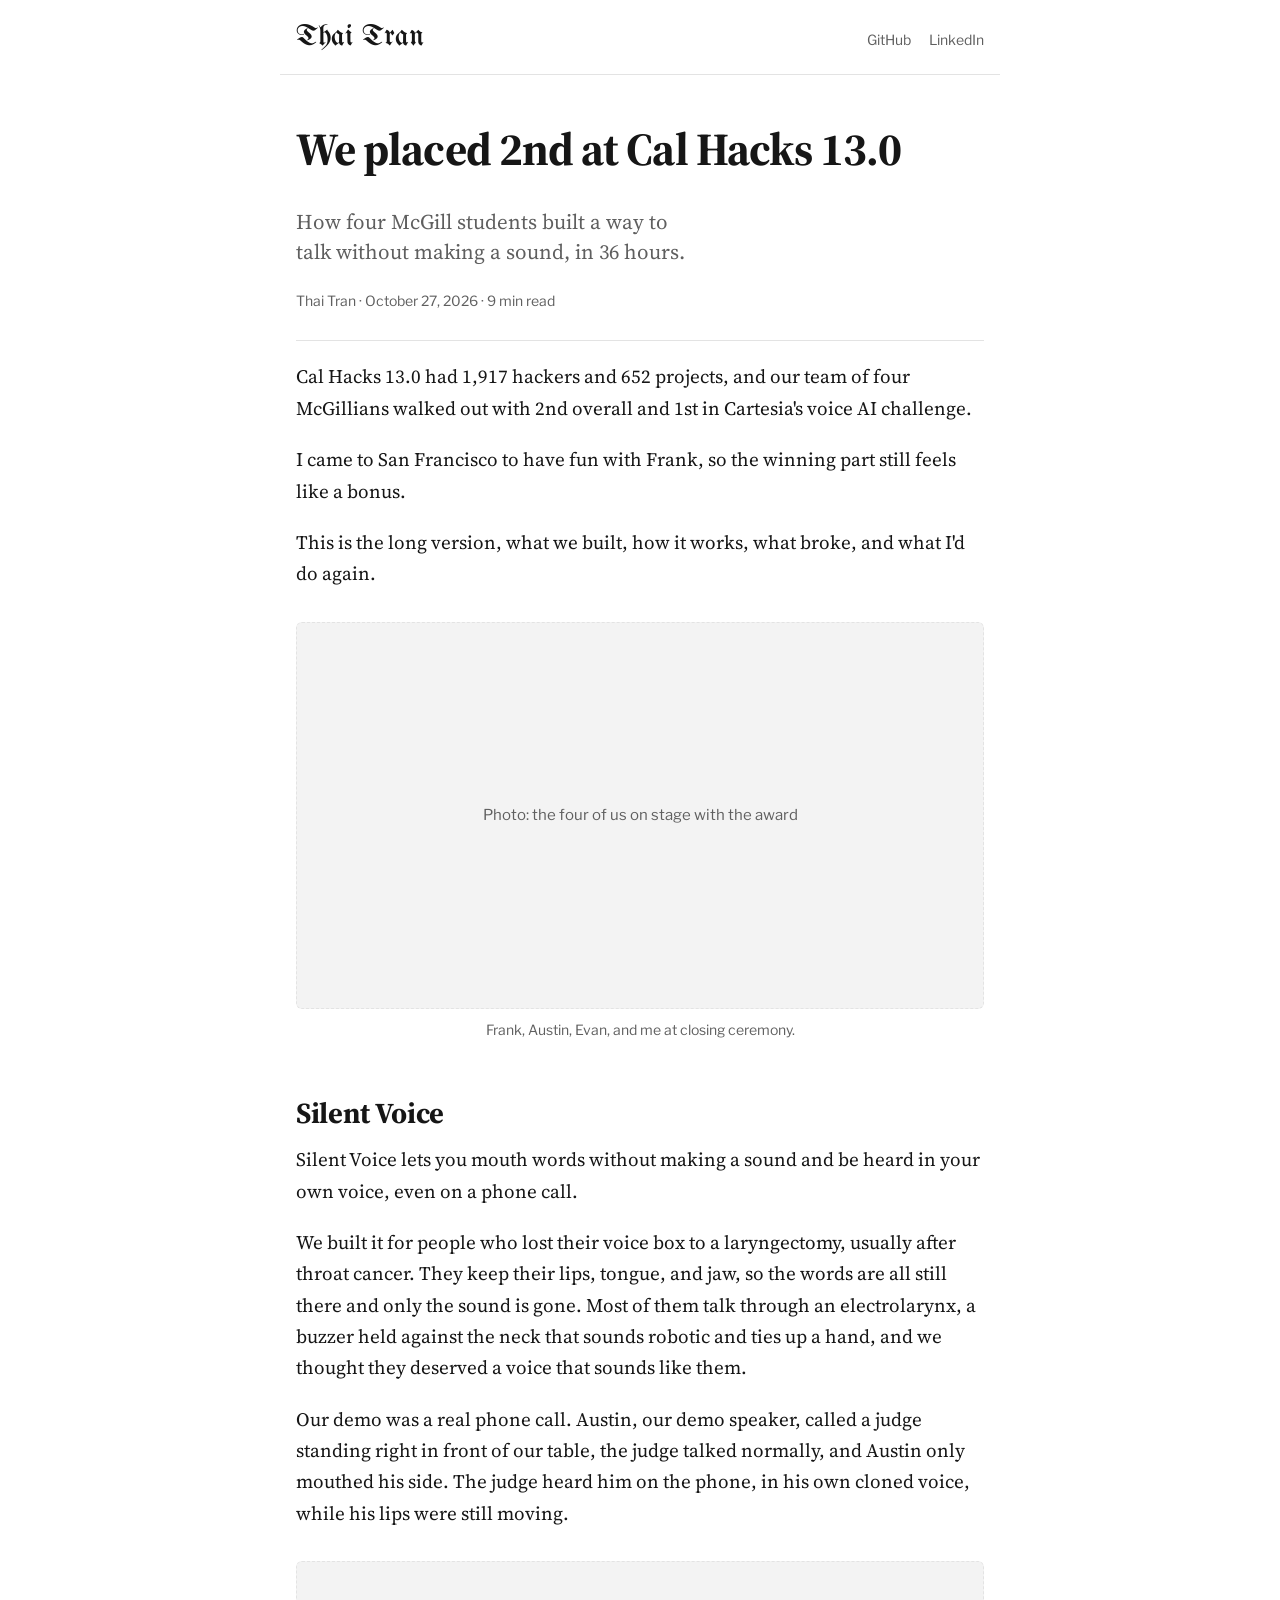
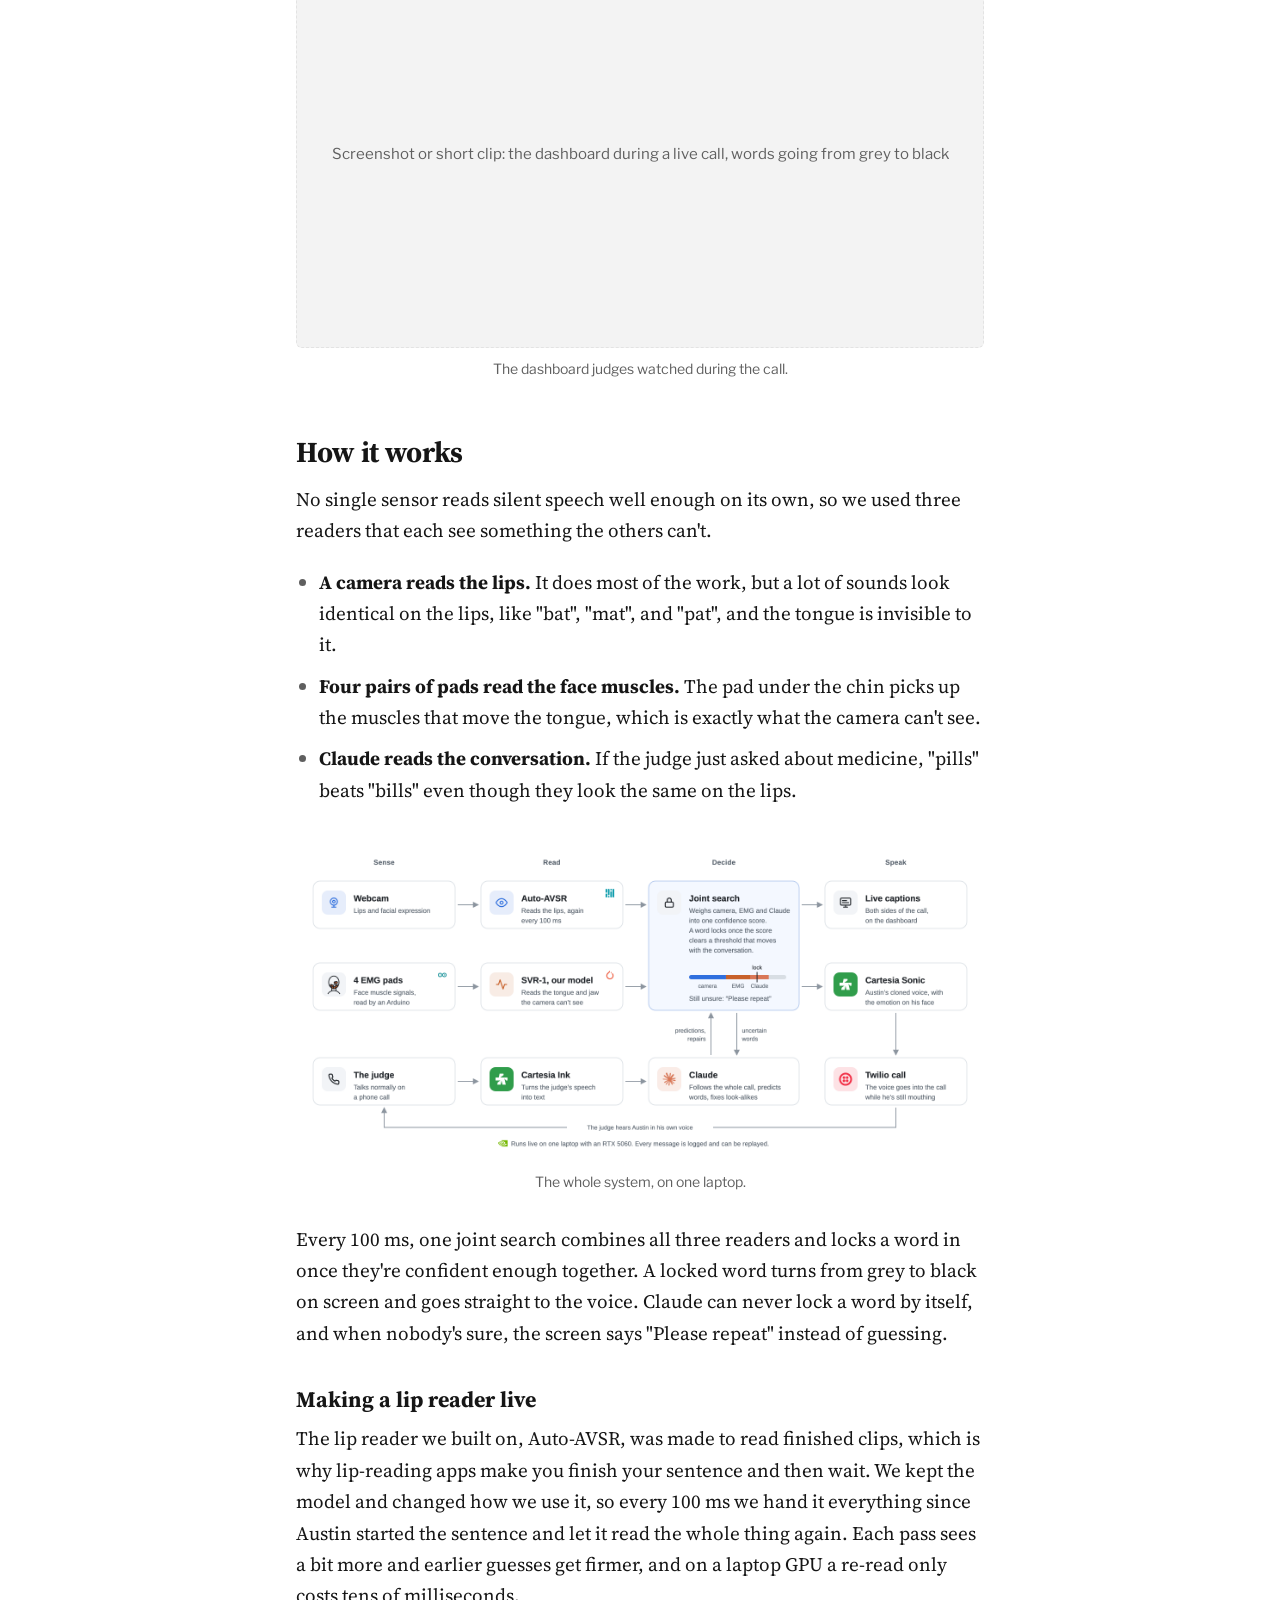
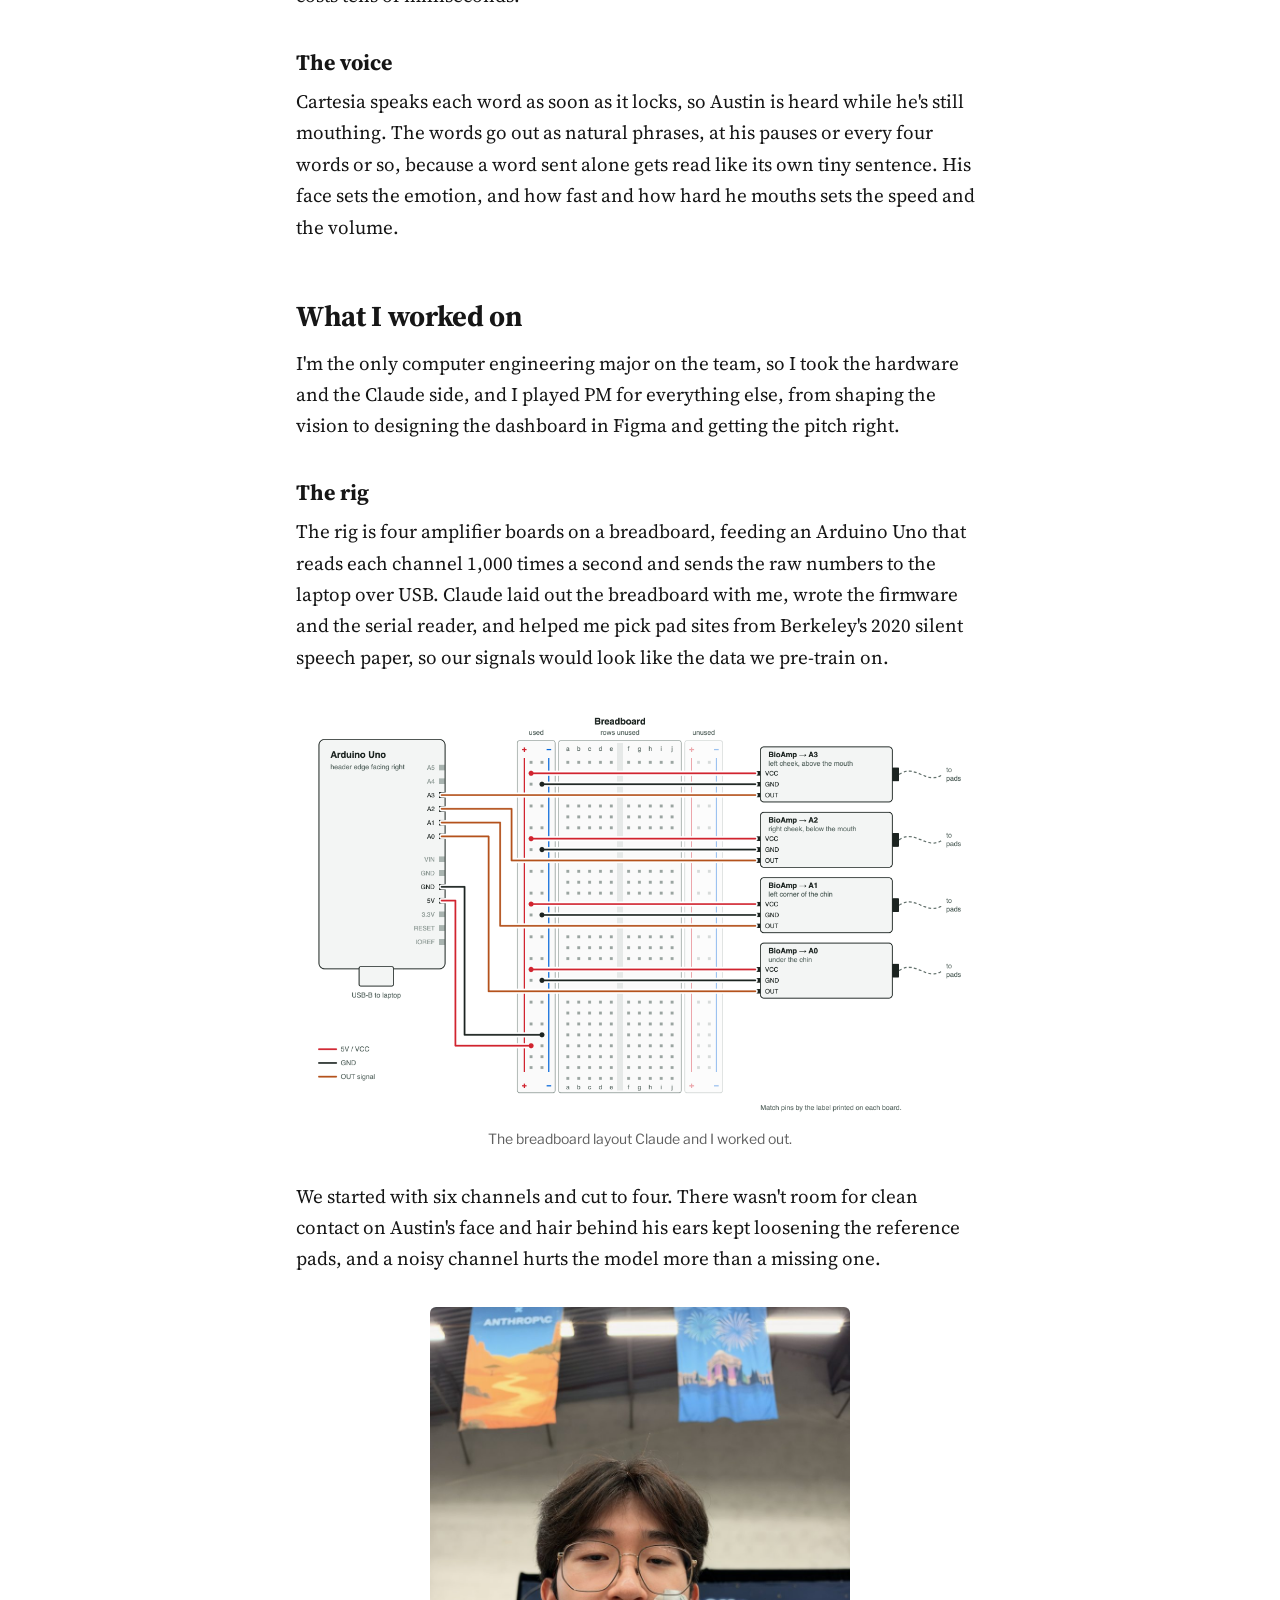
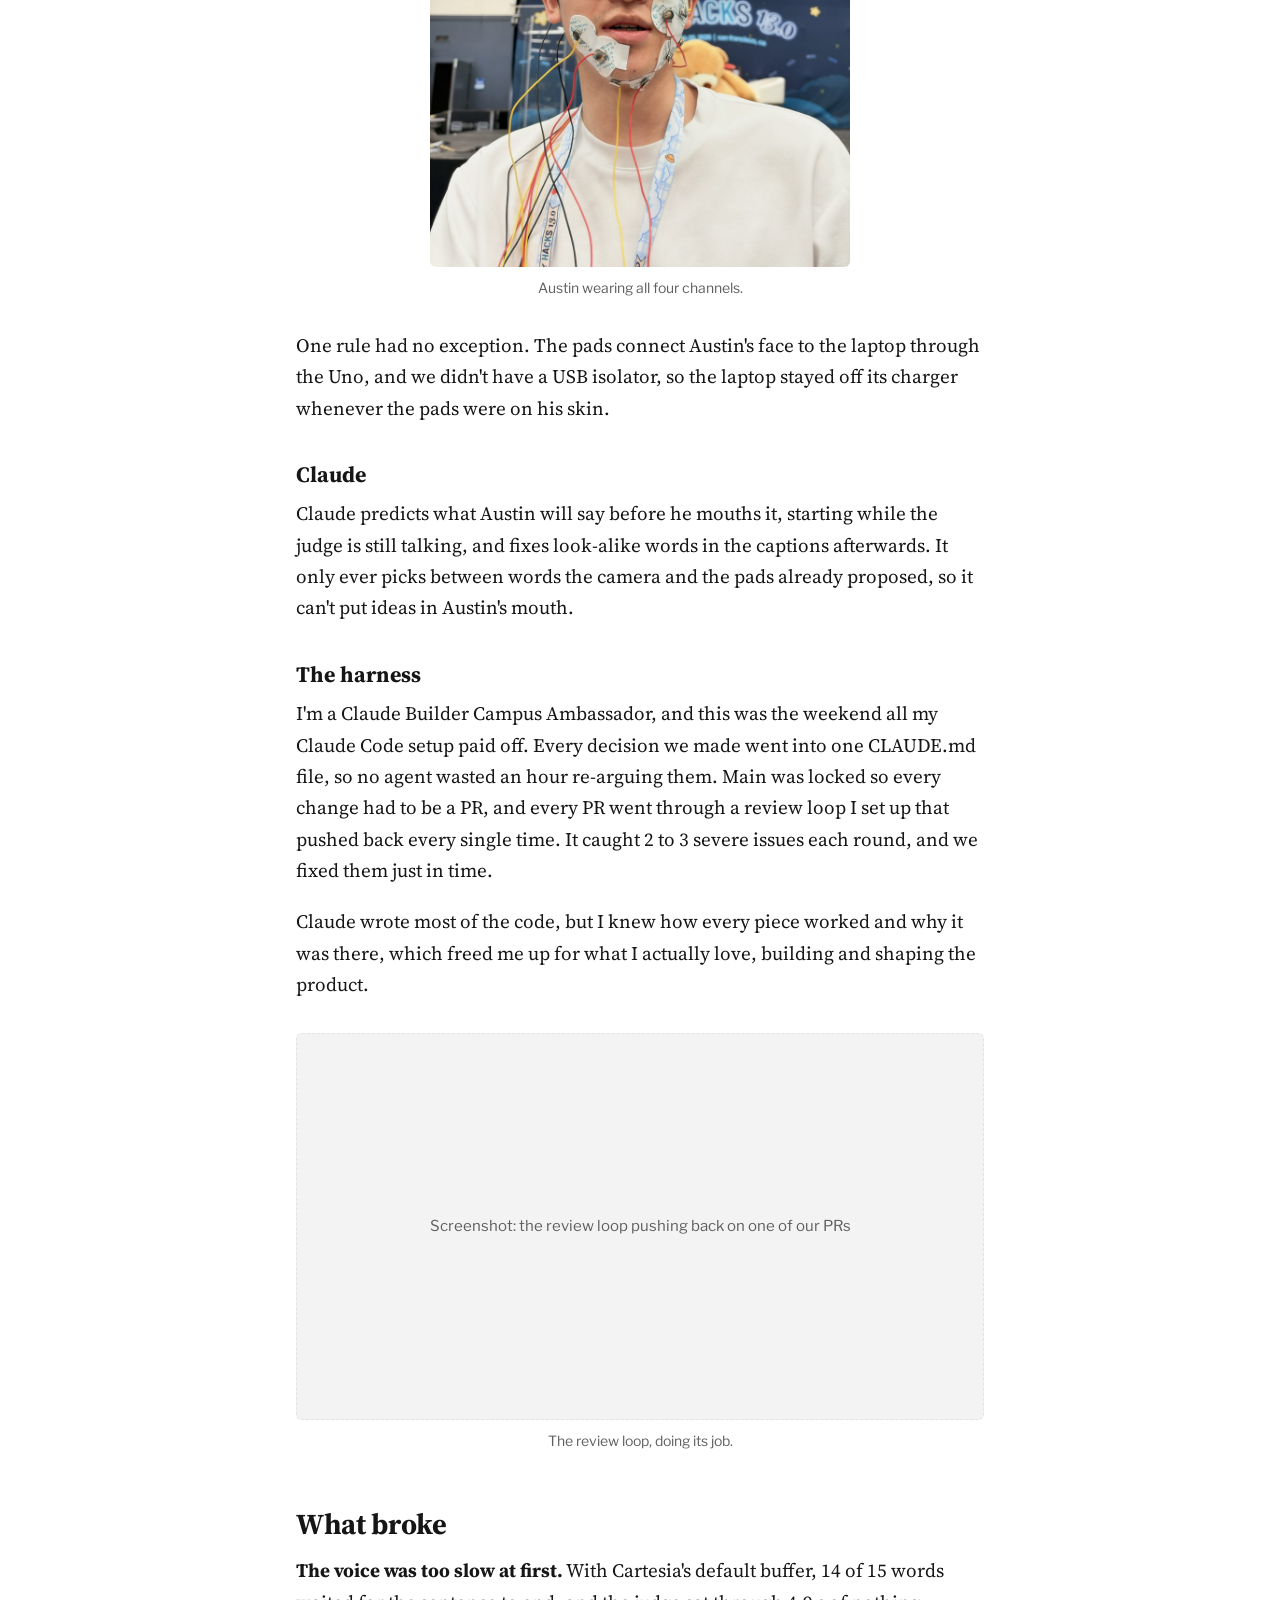
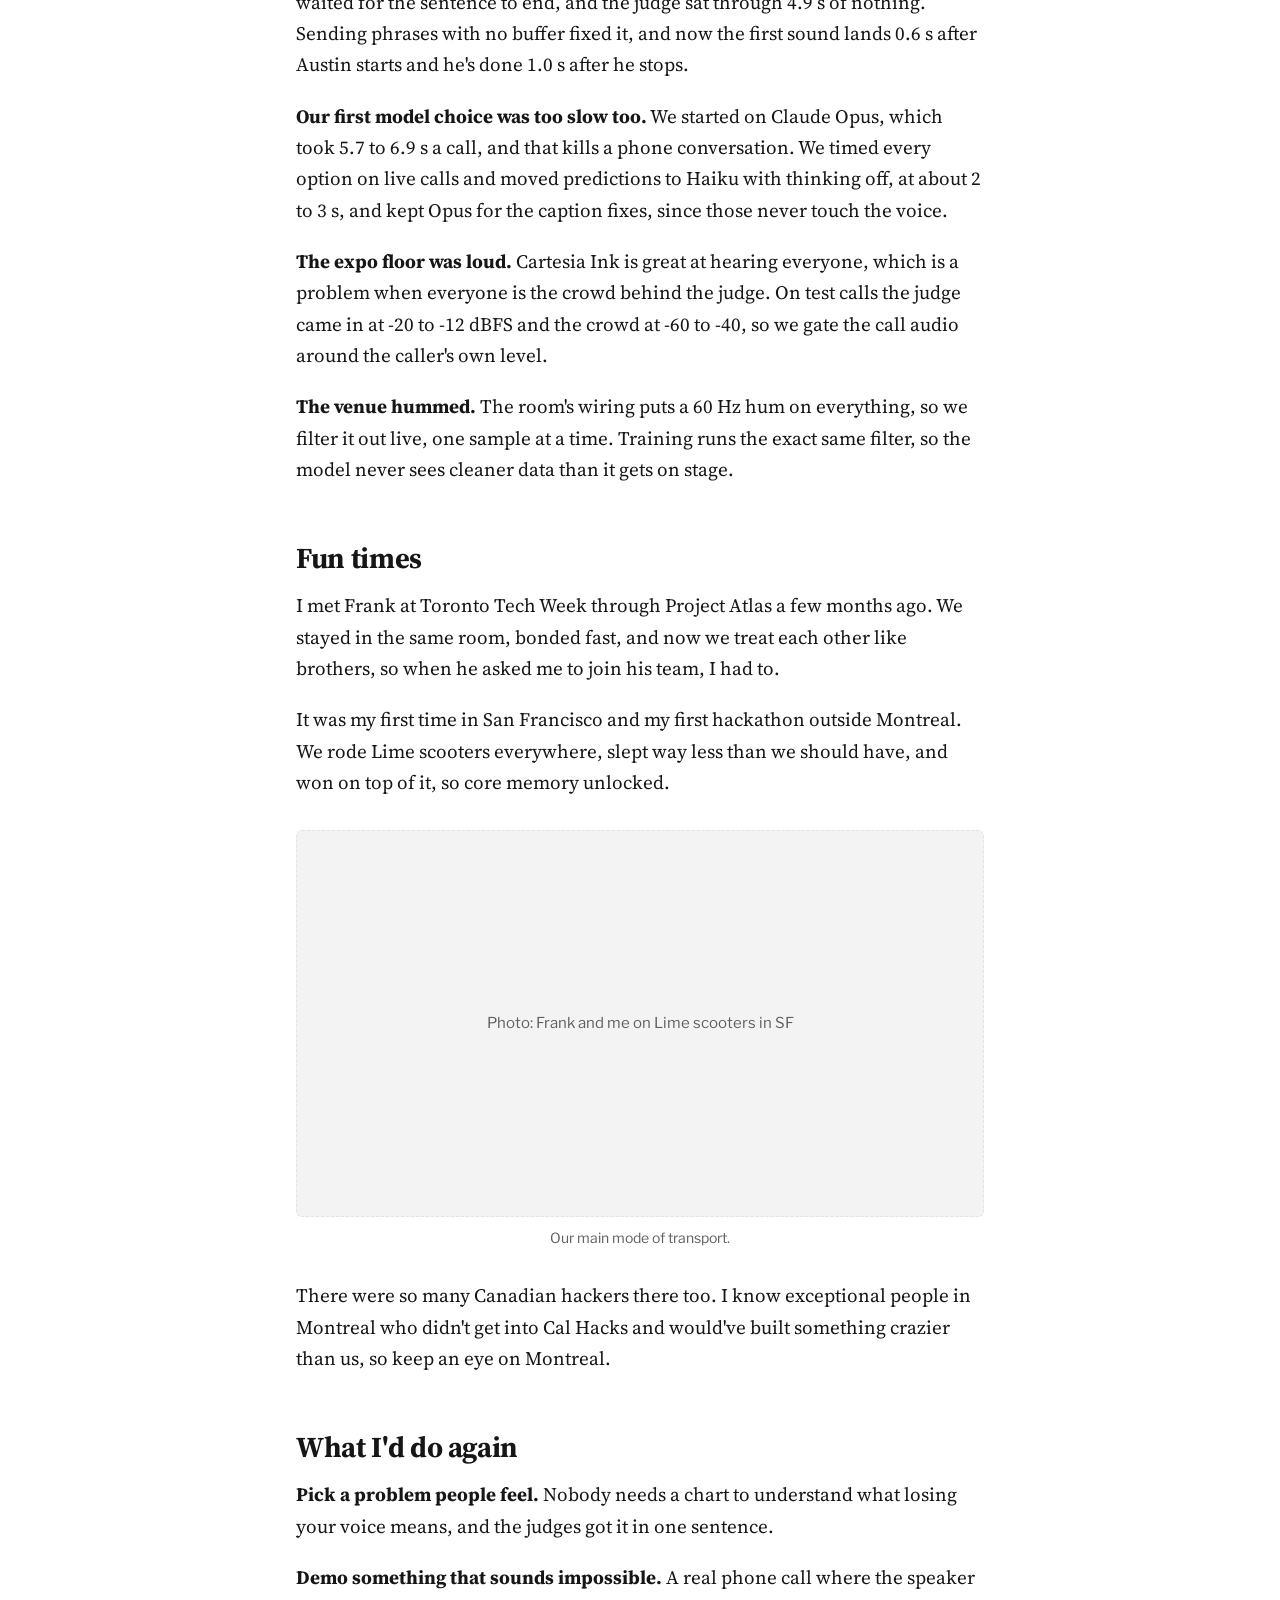
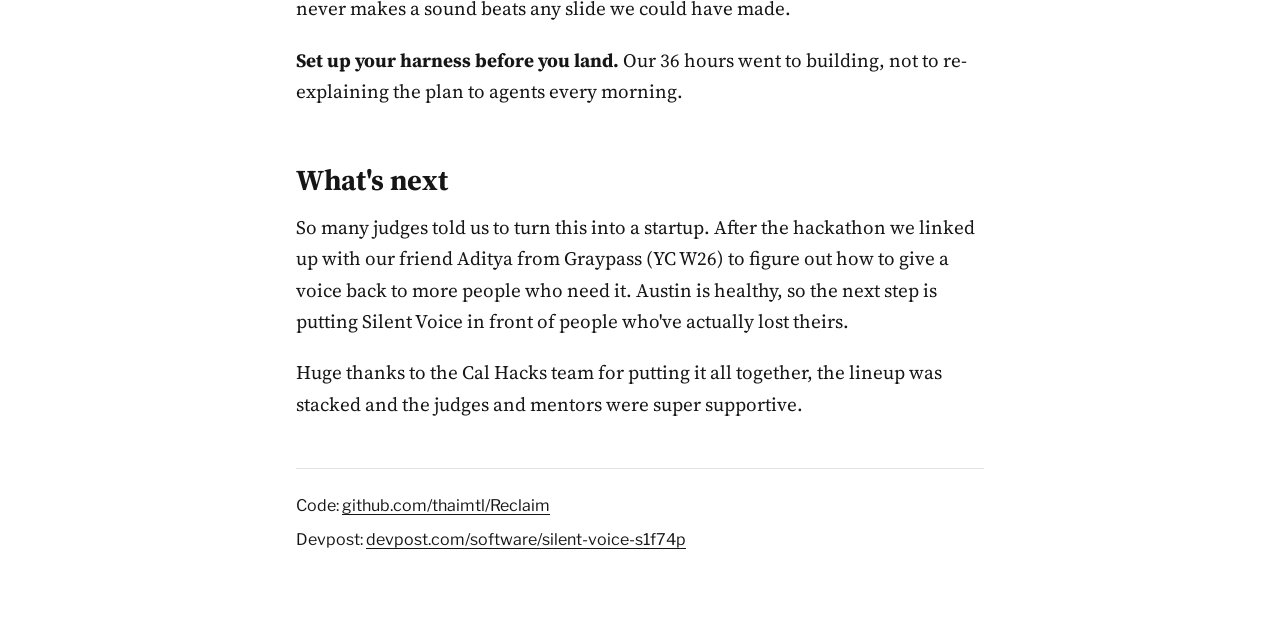
==== cal-hacks-13/index.html @ 7d833adc "feat(blog): add the cal hacks 13 writeup" ====
<!doctype html>
<html lang="en">
<head>
<meta charset="utf-8">
<meta name="viewport" content="width=device-width,initial-scale=1">
<title>Silent Voice at Cal Hacks</title>
<meta name="description" content="How four McGill students built a way to talk without making a sound, and placed 2nd overall at Cal Hacks 13.0.">
<meta property="og:title" content="We placed 2nd at Cal Hacks 13.0">
<meta property="og:description" content="How four McGill students built a way to talk without making a sound, in 36 hours.">
<meta property="og:type" content="article">
<link rel="preconnect" href="https://fonts.googleapis.com">
<link rel="preconnect" href="https://fonts.gstatic.com" crossorigin>
<link href="https://fonts.googleapis.com/css2?family=UnifrakturMaguntia&family=Source+Serif+4:opsz,wght@8..60,400..700&family=Libre+Franklin:wght@400;600;700&display=swap" rel="stylesheet">
<style>
  :root{
    --bg:#ffffff;
    --ink:#161616;
    --mute:#5f5f5f;
    --hair:#e3e3e3;
    --ph:#f3f3f3;
    --serif:'Source Serif 4',Georgia,'Times New Roman',serif;
    --sans:'Libre Franklin','Helvetica Neue',Arial,sans-serif;
    --name:'UnifrakturMaguntia','Old English Text MT',serif;
  }
  @media (prefers-color-scheme:dark){
    :root:not([data-theme="light"]){--bg:#121212;--ink:#ececec;--mute:#a3a3a3;--hair:#2c2c2c;--ph:#1c1c1c}
  }
  :root[data-theme="dark"]{--bg:#121212;--ink:#ececec;--mute:#a3a3a3;--hair:#2c2c2c;--ph:#1c1c1c}

  *{box-sizing:border-box;margin:0;padding:0}
  html{-webkit-text-size-adjust:100%}
  body{background:var(--bg);color:var(--ink);font-family:var(--serif);font-size:19px;line-height:1.65}
  a{color:inherit;text-decoration-thickness:1px;text-underline-offset:3px}
  a:hover{text-decoration-thickness:2px}

  .top{max-width:720px;margin:0 auto;padding:22px 16px;display:flex;justify-content:space-between;align-items:baseline;border-bottom:1px solid var(--hair)}
  .top .home{font-family:var(--name);font-size:30px;line-height:1;text-decoration:none}
  .top nav{font-family:var(--sans);font-size:14px;display:flex;gap:18px}
  .top nav a{text-decoration:none;color:var(--mute)}
  .top nav a:hover{color:var(--ink)}

  article{max-width:720px;margin:0 auto;padding:48px 16px 64px}
  h1{font-size:clamp(34px,6vw,46px);line-height:1.12;letter-spacing:-.02em;font-weight:700;text-wrap:balance}
  .dek{font-size:21px;line-height:1.45;color:var(--mute);margin-top:14px;text-wrap:balance}
  .meta{font-family:var(--sans);font-size:14px;color:var(--mute);margin-top:22px;padding-bottom:28px;border-bottom:1px solid var(--hair)}

  h2{font-size:29px;line-height:1.2;letter-spacing:-.012em;font-weight:700;margin:56px 0 14px}
  h3{font-size:22px;line-height:1.3;font-weight:700;margin:36px 0 10px}
  p{margin:0 0 20px}
  article>p:first-of-type{margin-top:32px}
  ul{margin:0 0 20px 1.2em}
  li{margin-bottom:10px}
  li::marker{color:var(--mute)}
  strong{font-weight:700}

  figure{margin:32px 0}
  figure img{display:block;width:100%;height:auto;border-radius:6px}
  figure.narrow img{max-width:420px;margin:0 auto}
  figcaption{font-family:var(--sans);font-size:14px;line-height:1.5;color:var(--mute);text-align:center;margin-top:10px}
  .ph{display:flex;align-items:center;justify-content:center;aspect-ratio:16/9;background:var(--ph);border:1.5px dashed var(--hair);border-radius:6px;font-family:var(--sans);font-size:15px;color:var(--mute);text-align:center;padding:16px}
  .ph.tall{aspect-ratio:4/5;max-width:420px;margin:0 auto}

  .links{font-family:var(--sans);font-size:16px;border-top:1px solid var(--hair);margin-top:48px;padding-top:24px}
  .links p{margin-bottom:8px}

  @media (max-width:560px){
    body{font-size:18px}
    .dek{font-size:19px}
    h2{font-size:25px}
  }
</style>
</head>
<body>

<header class="top">
  <a class="home" href="/">Thai Tran</a>
  <nav>
    <a href="https://github.com/thaimtl">GitHub</a>
    <a href="https://www.linkedin.com/in/thai-tran-minh">LinkedIn</a>
  </nav>
</header>

<article>
  <h1>We placed 2nd at Cal Hacks 13.0</h1>
  <p class="dek">How four McGill students built a way to talk without making a sound, in 36 hours.</p>
  <p class="meta">Thai Tran · October 27, 2026 · 9 min read</p>

  <p>Cal Hacks 13.0 had 1,917 hackers and 652 projects, and our team of four McGillians walked out with 2nd overall and 1st in Cartesia's voice AI challenge.</p>
  <p>I came to San Francisco to have fun with Frank, so the winning part still feels like a bonus.</p>
  <p>This is the long version, what we built, how it works, what broke, and what I'd do again.</p>

  <figure>
    <div class="ph">Photo: the four of us on stage with the award</div>
    <figcaption>Frank, Austin, Evan, and me at closing ceremony.</figcaption>
  </figure>

  <h2>Silent Voice</h2>
  <p>Silent Voice lets you mouth words without making a sound and be heard in your own voice, even on a phone call.</p>
  <p>We built it for people who lost their voice box to a laryngectomy, usually after throat cancer.
  They keep their lips, tongue, and jaw, so the words are all still there and only the sound is gone.
  Most of them talk through an electrolarynx, a buzzer held against the neck that sounds robotic and ties up a hand, and we thought they deserved a voice that sounds like them.</p>
  <p>Our demo was a real phone call.
  Austin, our demo speaker, called a judge standing right in front of our table, the judge talked normally, and Austin only mouthed his side.
  The judge heard him on the phone, in his own cloned voice, while his lips were still moving.</p>

  <figure>
    <div class="ph">Screenshot or short clip: the dashboard during a live call, words going from grey to black</div>
    <figcaption>The dashboard judges watched during the call.</figcaption>
  </figure>

  <h2>How it works</h2>
  <p>No single sensor reads silent speech well enough on its own, so we used three readers that each see something the others can't.</p>
  <ul>
    <li><strong>A camera reads the lips.</strong> It does most of the work, but a lot of sounds look identical on the lips, like "bat", "mat", and "pat", and the tongue is invisible to it.</li>
    <li><strong>Four pairs of pads read the face muscles.</strong> The pad under the chin picks up the muscles that move the tongue, which is exactly what the camera can't see.</li>
    <li><strong>Claude reads the conversation.</strong> If the judge just asked about medicine, "pills" beats "bills" even though they look the same on the lips.</li>
  </ul>

  <figure>
    <picture>
      <source media="(prefers-color-scheme: dark)" srcset="img/overview-dark.png">
      <img src="img/overview-light.png" width="3200" height="1500" alt="The webcam and the EMG pads feed two readers. A joint search with Claude locks each word, which goes to live captions and to Cartesia in Austin's cloned voice, into the phone call. Cartesia Ink turns the judge's speech into text for Claude.">
    </picture>
    <figcaption>The whole system, on one laptop.</figcaption>
  </figure>

  <p>Every 100 ms, one joint search combines all three readers and locks a word in once they're confident enough together.
  A locked word turns from grey to black on screen and goes straight to the voice.
  Claude can never lock a word by itself, and when nobody's sure, the screen says "Please repeat" instead of guessing.</p>

  <h3>Making a lip reader live</h3>
  <p>The lip reader we built on, Auto-AVSR, was made to read finished clips, which is why lip-reading apps make you finish your sentence and then wait.
  We kept the model and changed how we use it, so every 100 ms we hand it everything since Austin started the sentence and let it read the whole thing again.
  Each pass sees a bit more and earlier guesses get firmer, and on a laptop GPU a re-read only costs tens of milliseconds.</p>

  <h3>The voice</h3>
  <p>Cartesia speaks each word as soon as it locks, so Austin is heard while he's still mouthing.
  The words go out as natural phrases, at his pauses or every four words or so, because a word sent alone gets read like its own tiny sentence.
  His face sets the emotion, and how fast and how hard he mouths sets the speed and the volume.</p>

  <h2>What I worked on</h2>
  <p>I'm the only computer engineering major on the team, so I took the hardware and the Claude side, and I played PM for everything else, from shaping the vision to designing the dashboard in Figma and getting the pitch right.</p>

  <h3>The rig</h3>
  <p>The rig is four amplifier boards on a breadboard, feeding an Arduino Uno that reads each channel 1,000 times a second and sends the raw numbers to the laptop over USB.
  Claude laid out the breadboard with me, wrote the firmware and the serial reader, and helped me pick pad sites from Berkeley's 2020 silent speech paper, so our signals would look like the data we pre-train on.</p>

  <figure>
    <img src="img/wiring.png" width="2400" height="1440" alt="Breadboard wiring for the Arduino Uno and the four BioAmp boards, each taking power from the breadboard and sending its output to its own analog pin" loading="lazy">
    <figcaption>The breadboard layout Claude and I worked out.</figcaption>
  </figure>

  <p>We started with six channels and cut to four.
  There wasn't room for clean contact on Austin's face and hair behind his ears kept loosening the reference pads, and a noisy channel hurts the model more than a missing one.</p>

  <figure class="narrow">
    <img src="img/austin-front.jpg" width="900" height="1200" alt="Austin from the front with pad pairs on the right cheek below the mouth, the left cheek above the mouth, the left chin corner, and under the chin" loading="lazy">
    <figcaption>Austin wearing all four channels.</figcaption>
  </figure>

  <p>One rule had no exception.
  The pads connect Austin's face to the laptop through the Uno, and we didn't have a USB isolator, so the laptop stayed off its charger whenever the pads were on his skin.</p>

  <h3>Claude</h3>
  <p>Claude predicts what Austin will say before he mouths it, starting while the judge is still talking, and fixes look-alike words in the captions afterwards.
  It only ever picks between words the camera and the pads already proposed, so it can't put ideas in Austin's mouth.</p>

  <h3>The harness</h3>
  <p>I'm a Claude Builder Campus Ambassador, and this was the weekend all my Claude Code setup paid off.
  Every decision we made went into one CLAUDE.md file, so no agent wasted an hour re-arguing them.
  Main was locked so every change had to be a PR, and every PR went through a review loop I set up that pushed back every single time.
  It caught 2 to 3 severe issues each round, and we fixed them just in time.</p>
  <p>Claude wrote most of the code, but I knew how every piece worked and why it was there, which freed me up for what I actually love, building and shaping the product.</p>

  <figure>
    <div class="ph">Screenshot: the review loop pushing back on one of our PRs</div>
    <figcaption>The review loop, doing its job.</figcaption>
  </figure>

  <h2>What broke</h2>
  <p><strong>The voice was too slow at first.</strong>
  With Cartesia's default buffer, 14 of 15 words waited for the sentence to end, and the judge sat through 4.9 s of nothing.
  Sending phrases with no buffer fixed it, and now the first sound lands 0.6 s after Austin starts and he's done 1.0 s after he stops.</p>
  <p><strong>Our first model choice was too slow too.</strong>
  We started on Claude Opus, which took 5.7 to 6.9 s a call, and that kills a phone conversation.
  We timed every option on live calls and moved predictions to Haiku with thinking off, at about 2 to 3 s, and kept Opus for the caption fixes, since those never touch the voice.</p>
  <p><strong>The expo floor was loud.</strong>
  Cartesia Ink is great at hearing everyone, which is a problem when everyone is the crowd behind the judge.
  On test calls the judge came in at -20 to -12 dBFS and the crowd at -60 to -40, so we gate the call audio around the caller's own level.</p>
  <p><strong>The venue hummed.</strong>
  The room's wiring puts a 60 Hz hum on everything, so we filter it out live, one sample at a time.
  Training runs the exact same filter, so the model never sees cleaner data than it gets on stage.</p>

  <h2>Fun times</h2>
  <p>I met Frank at Toronto Tech Week through Project Atlas a few months ago.
  We stayed in the same room, bonded fast, and now we treat each other like brothers, so when he asked me to join his team, I had to.</p>
  <p>It was my first time in San Francisco and my first hackathon outside Montreal.
  We rode Lime scooters everywhere, slept way less than we should have, and won on top of it, so core memory unlocked.</p>

  <figure>
    <div class="ph">Photo: Frank and me on Lime scooters in SF</div>
    <figcaption>Our main mode of transport.</figcaption>
  </figure>

  <p>There were so many Canadian hackers there too.
  I know exceptional people in Montreal who didn't get into Cal Hacks and would've built something crazier than us, so keep an eye on Montreal.</p>

  <h2>What I'd do again</h2>
  <p><strong>Pick a problem people feel.</strong>
  Nobody needs a chart to understand what losing your voice means, and the judges got it in one sentence.</p>
  <p><strong>Demo something that sounds impossible.</strong>
  A real phone call where the speaker never makes a sound beats any slide we could have made.</p>
  <p><strong>Set up your harness before you land.</strong>
  Our 36 hours went to building, not to re-explaining the plan to agents every morning.</p>

  <h2>What's next</h2>
  <p>So many judges told us to turn this into a startup.
  After the hackathon we linked up with our friend Aditya from Graypass (YC W26) to figure out how to give a voice back to more people who need it.
  Austin is healthy, so the next step is putting Silent Voice in front of people who've actually lost theirs.</p>
  <p>Huge thanks to the Cal Hacks team for putting it all together, the lineup was stacked and the judges and mentors were super supportive.</p>

  <div class="links">
    <p>Code: <a href="https://github.com/thaimtl/Reclaim">github.com/thaimtl/Reclaim</a></p>
    <p>Devpost: <a href="https://devpost.com/software/silent-voice-s1f74p">devpost.com/software/silent-voice-s1f74p</a></p>
  </div>
</article>

</body>
</html>
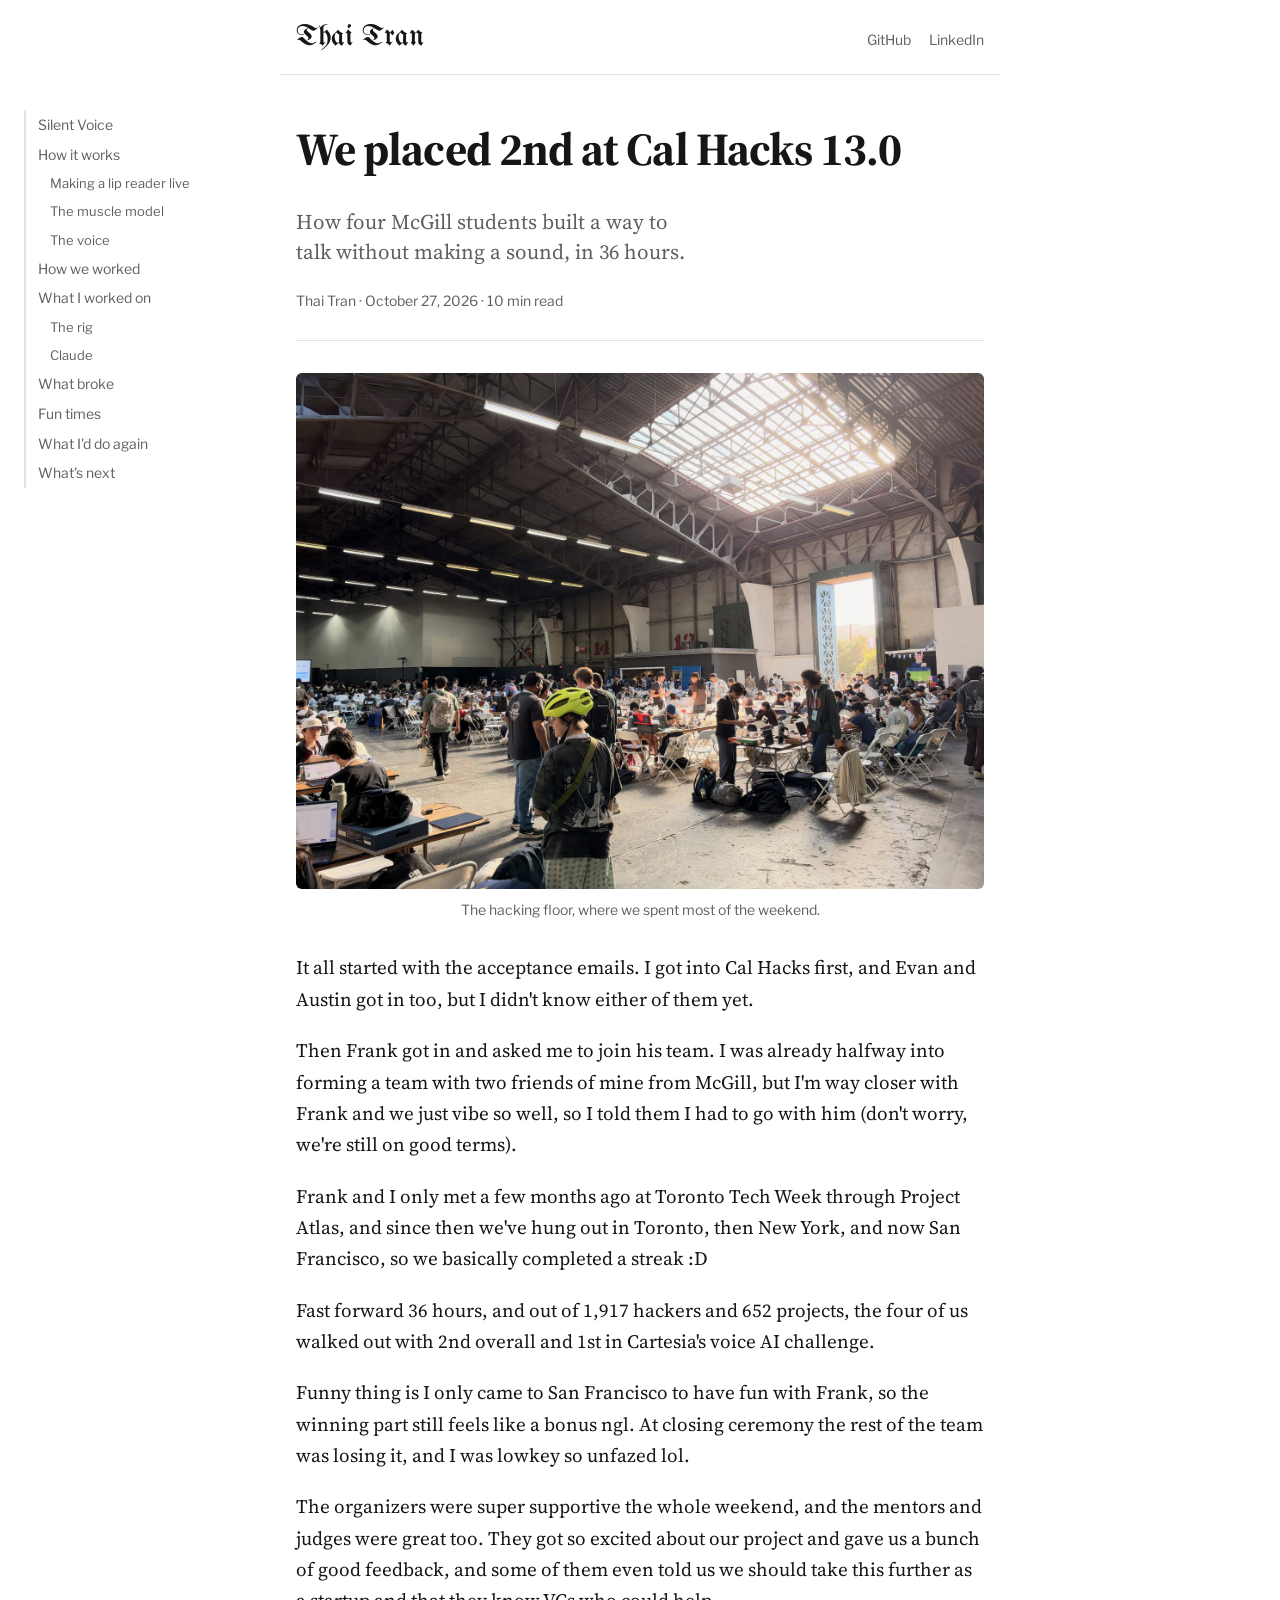
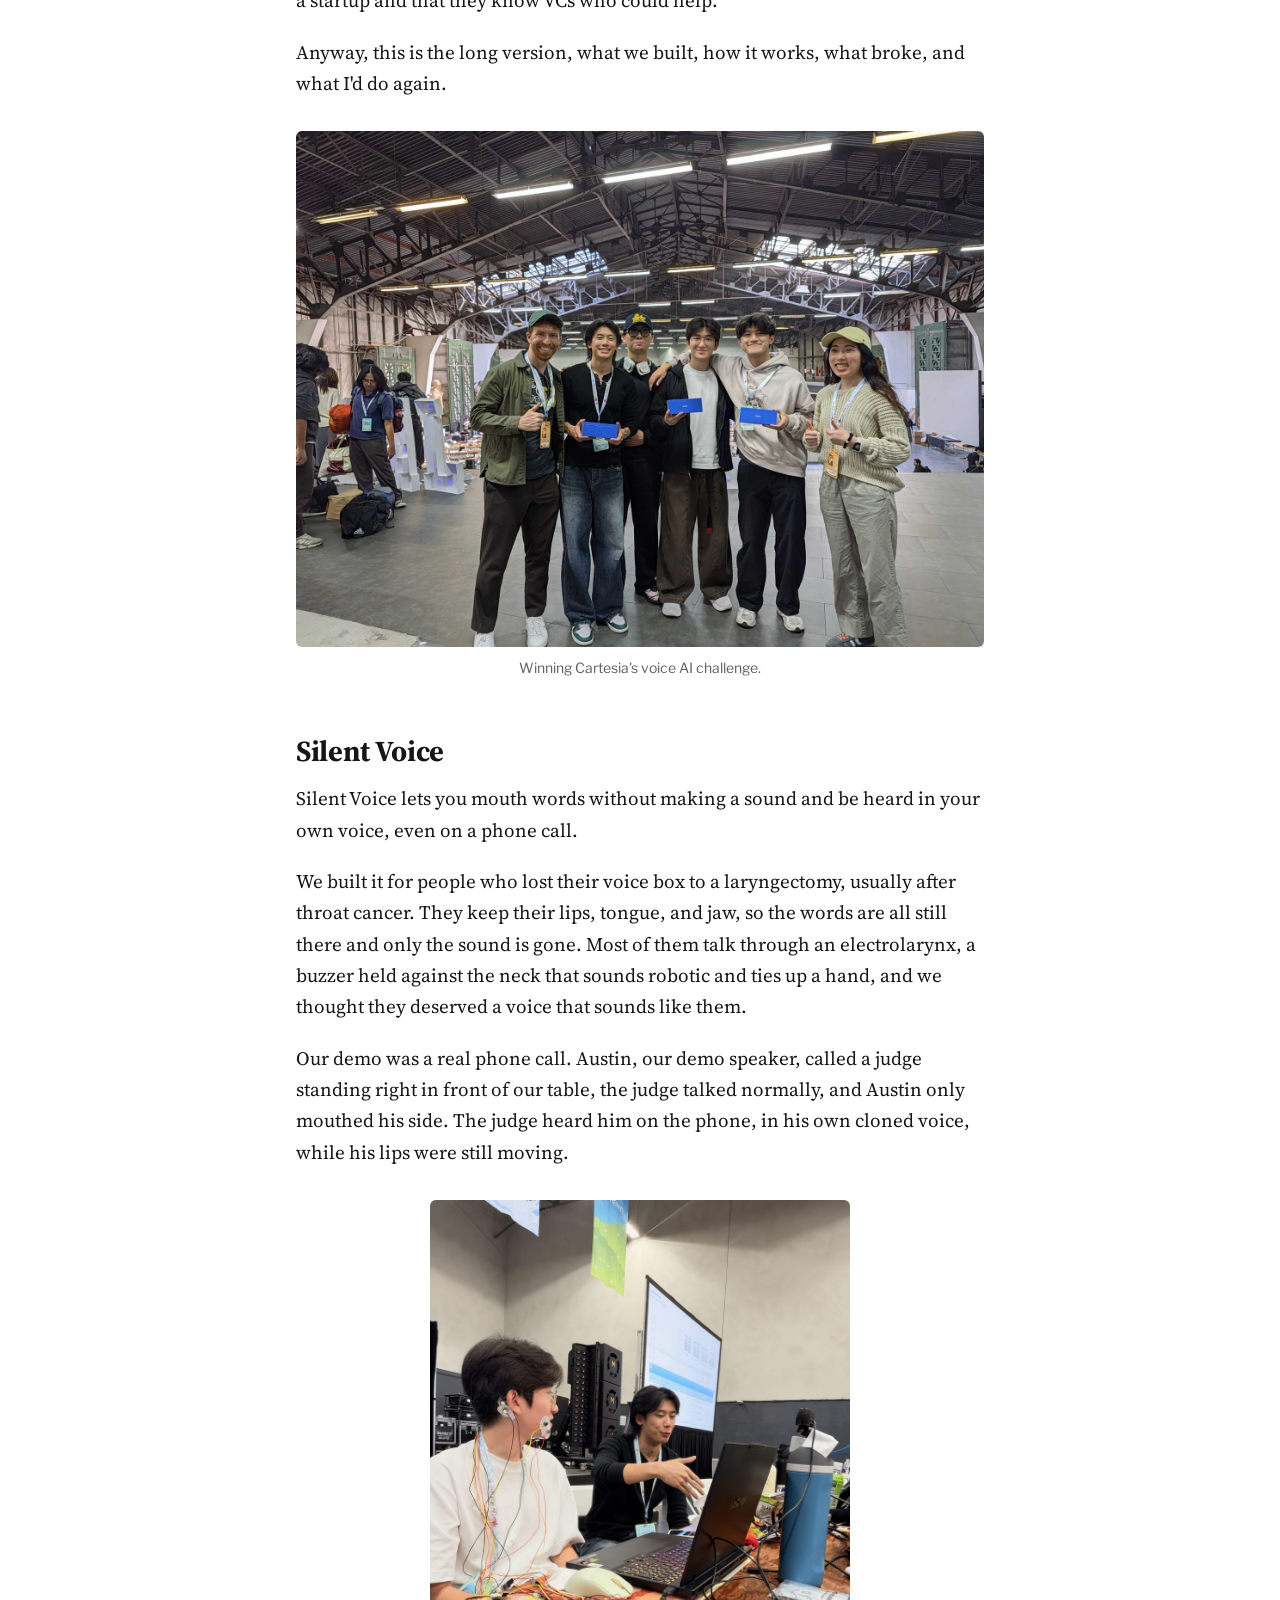
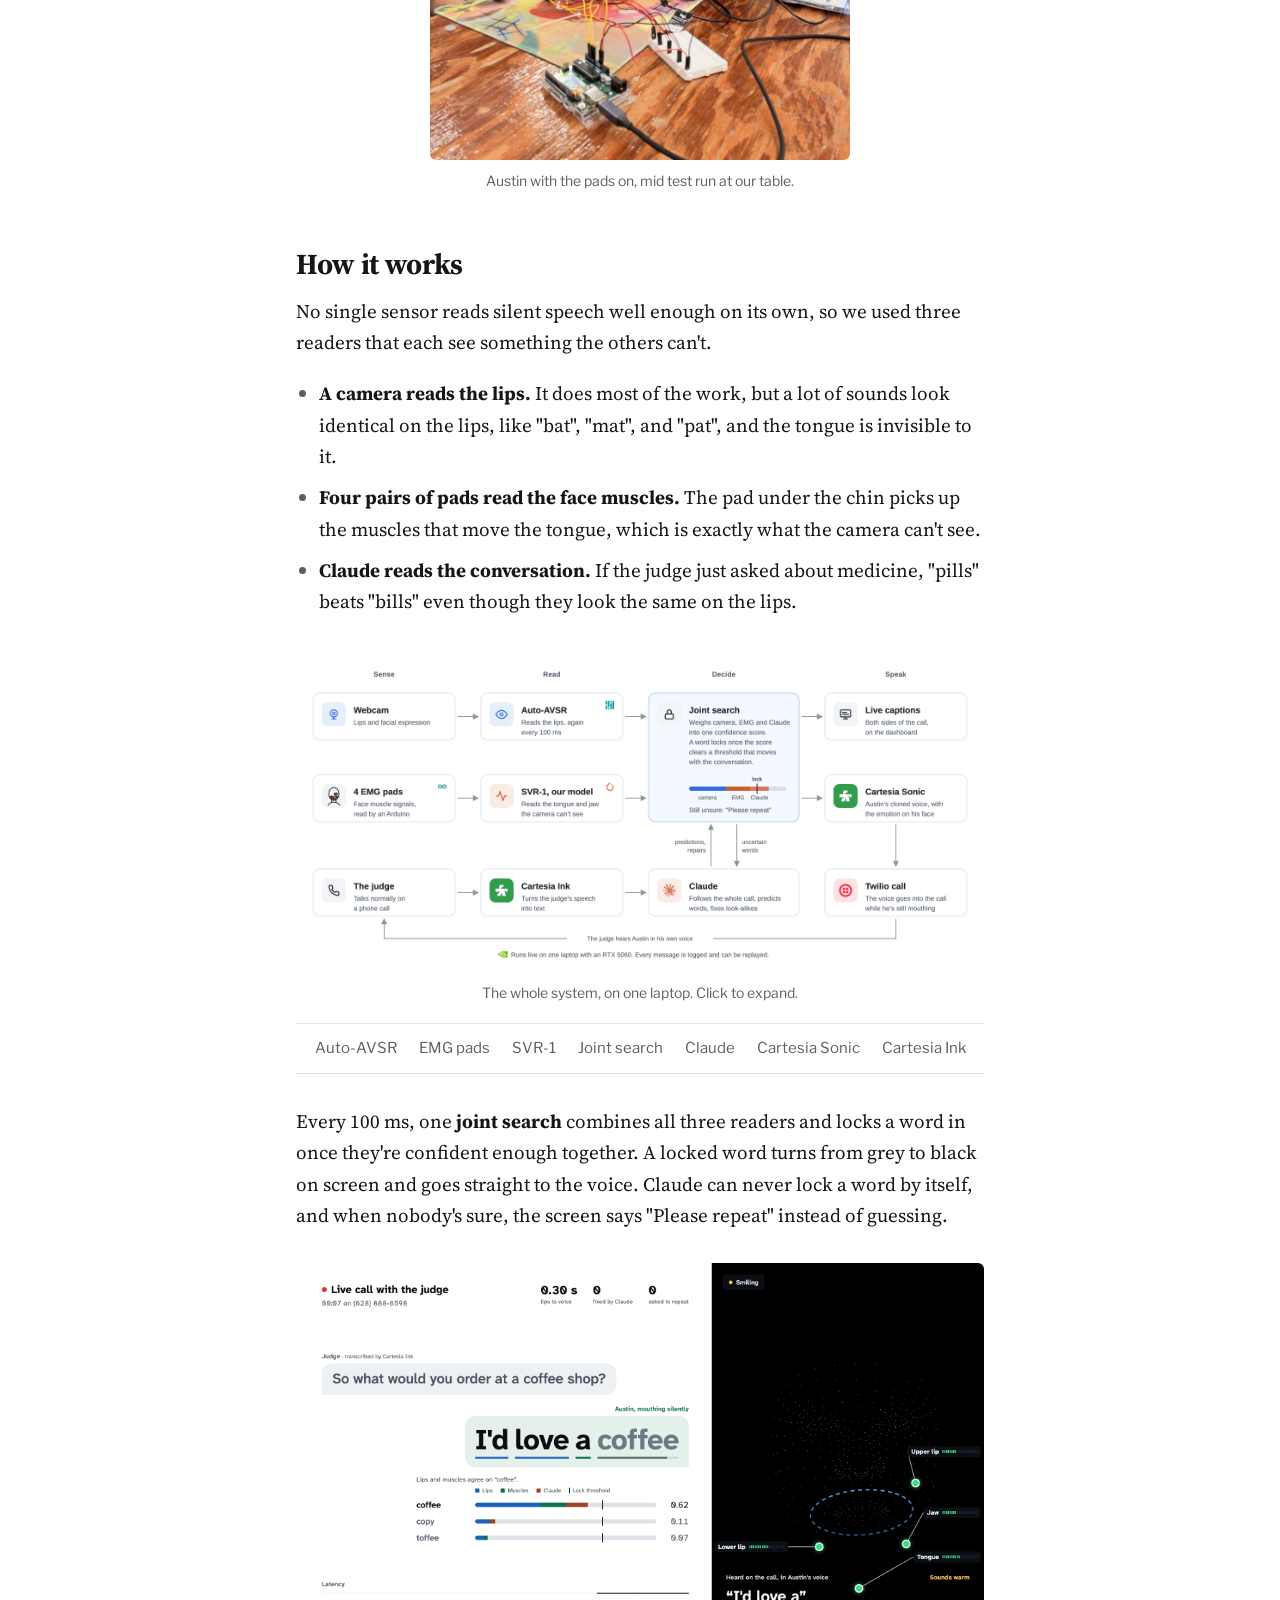
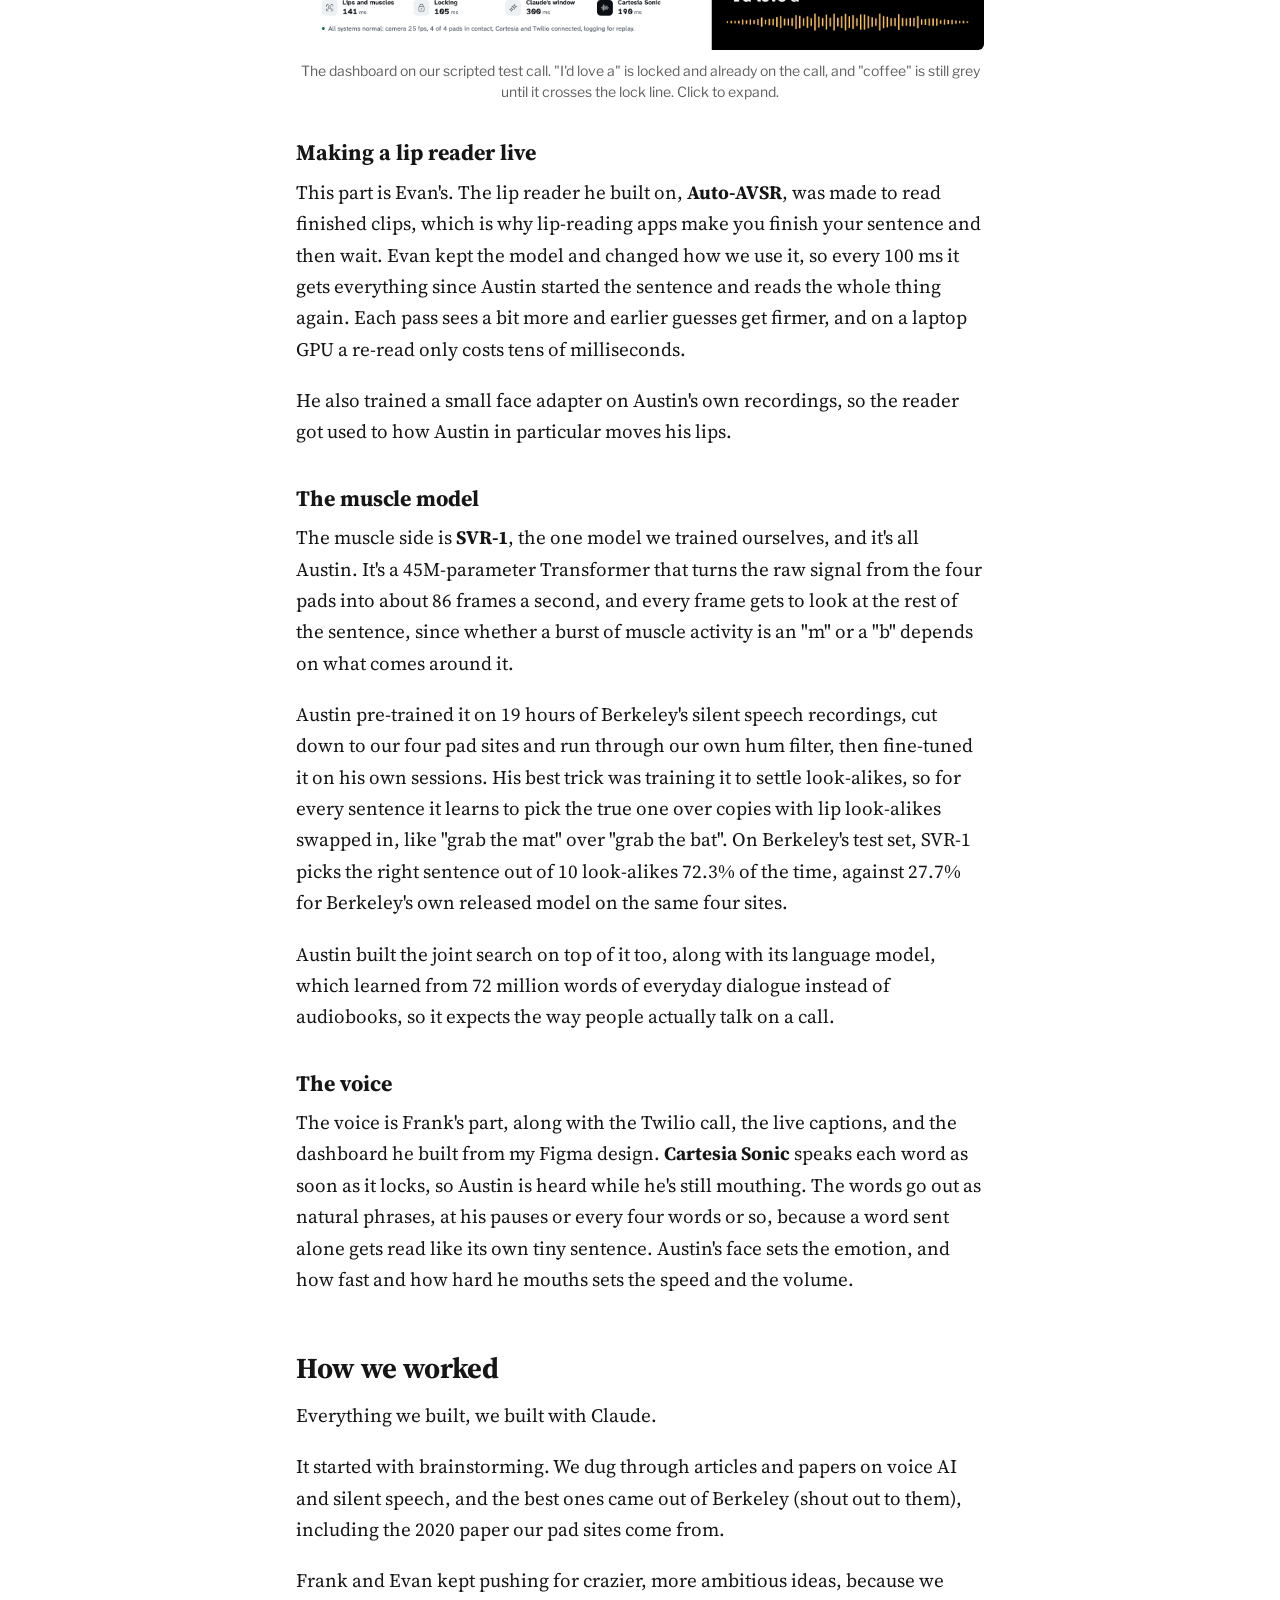
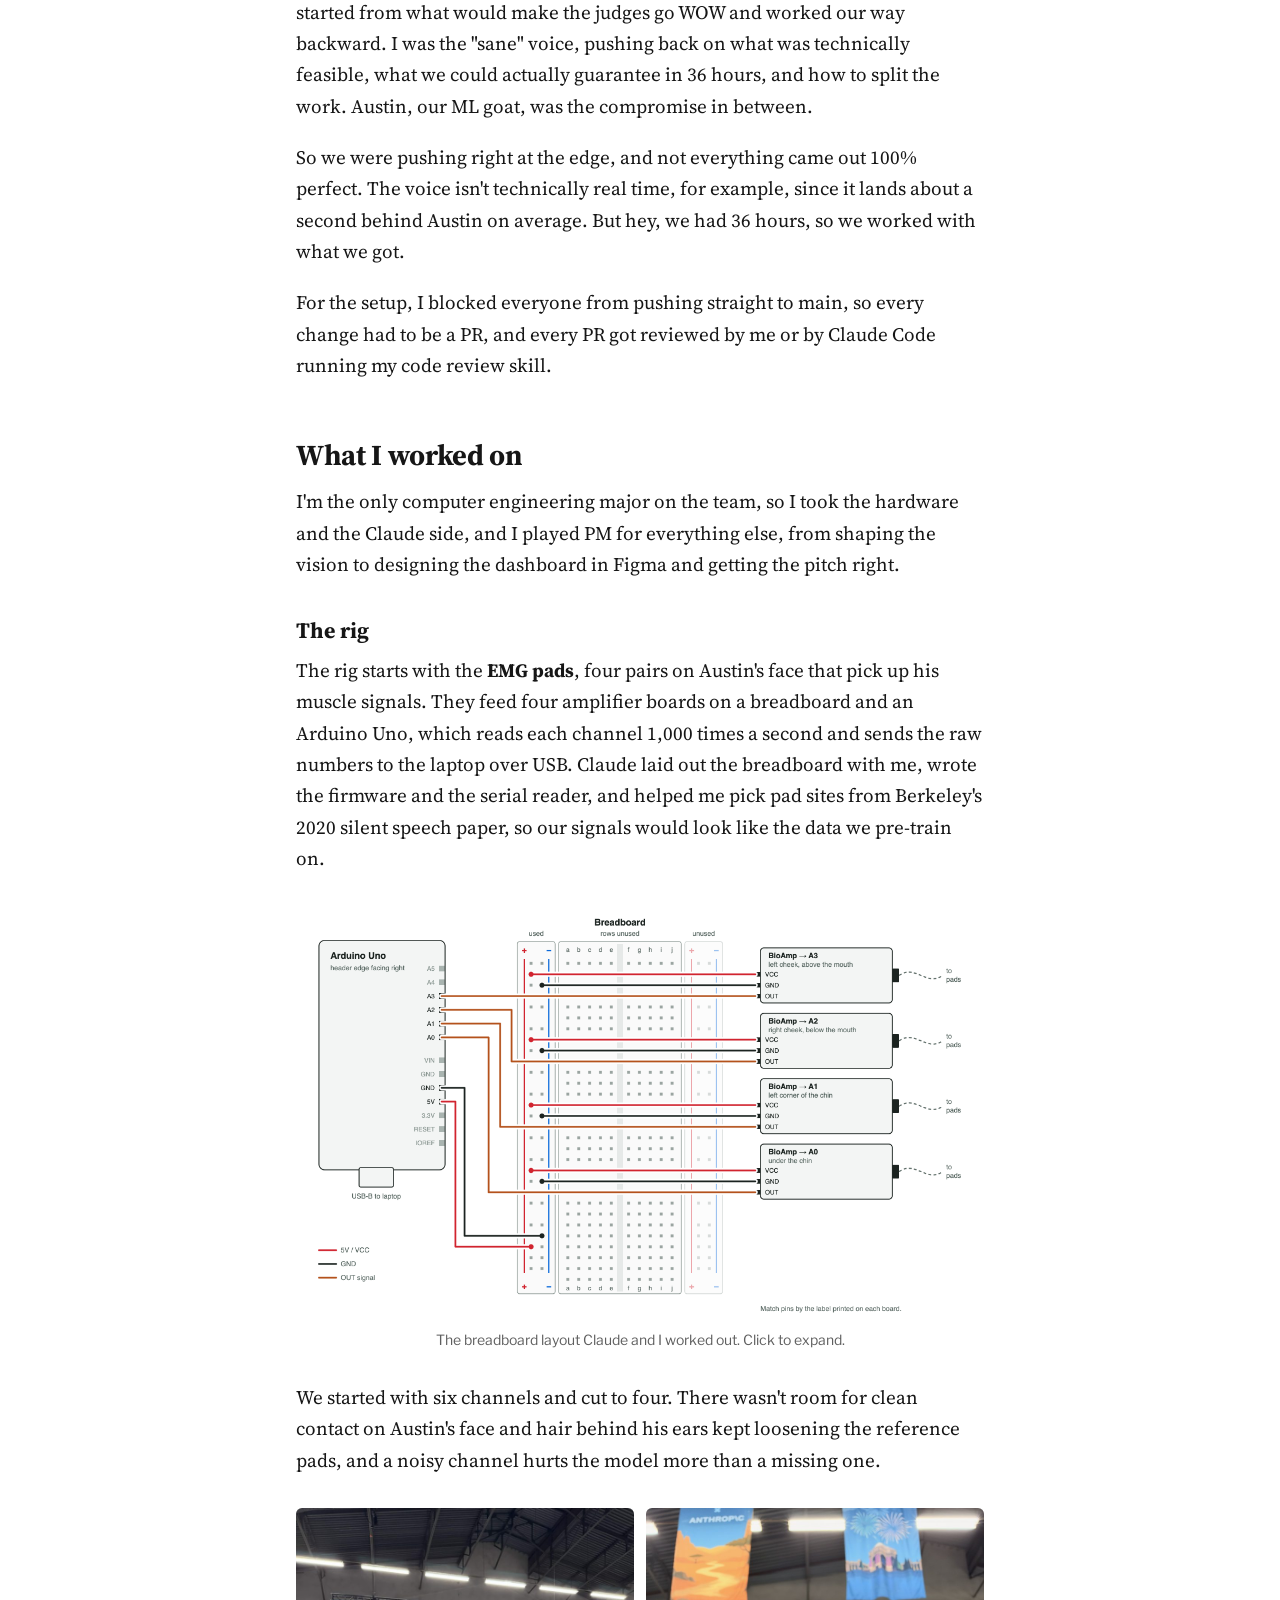
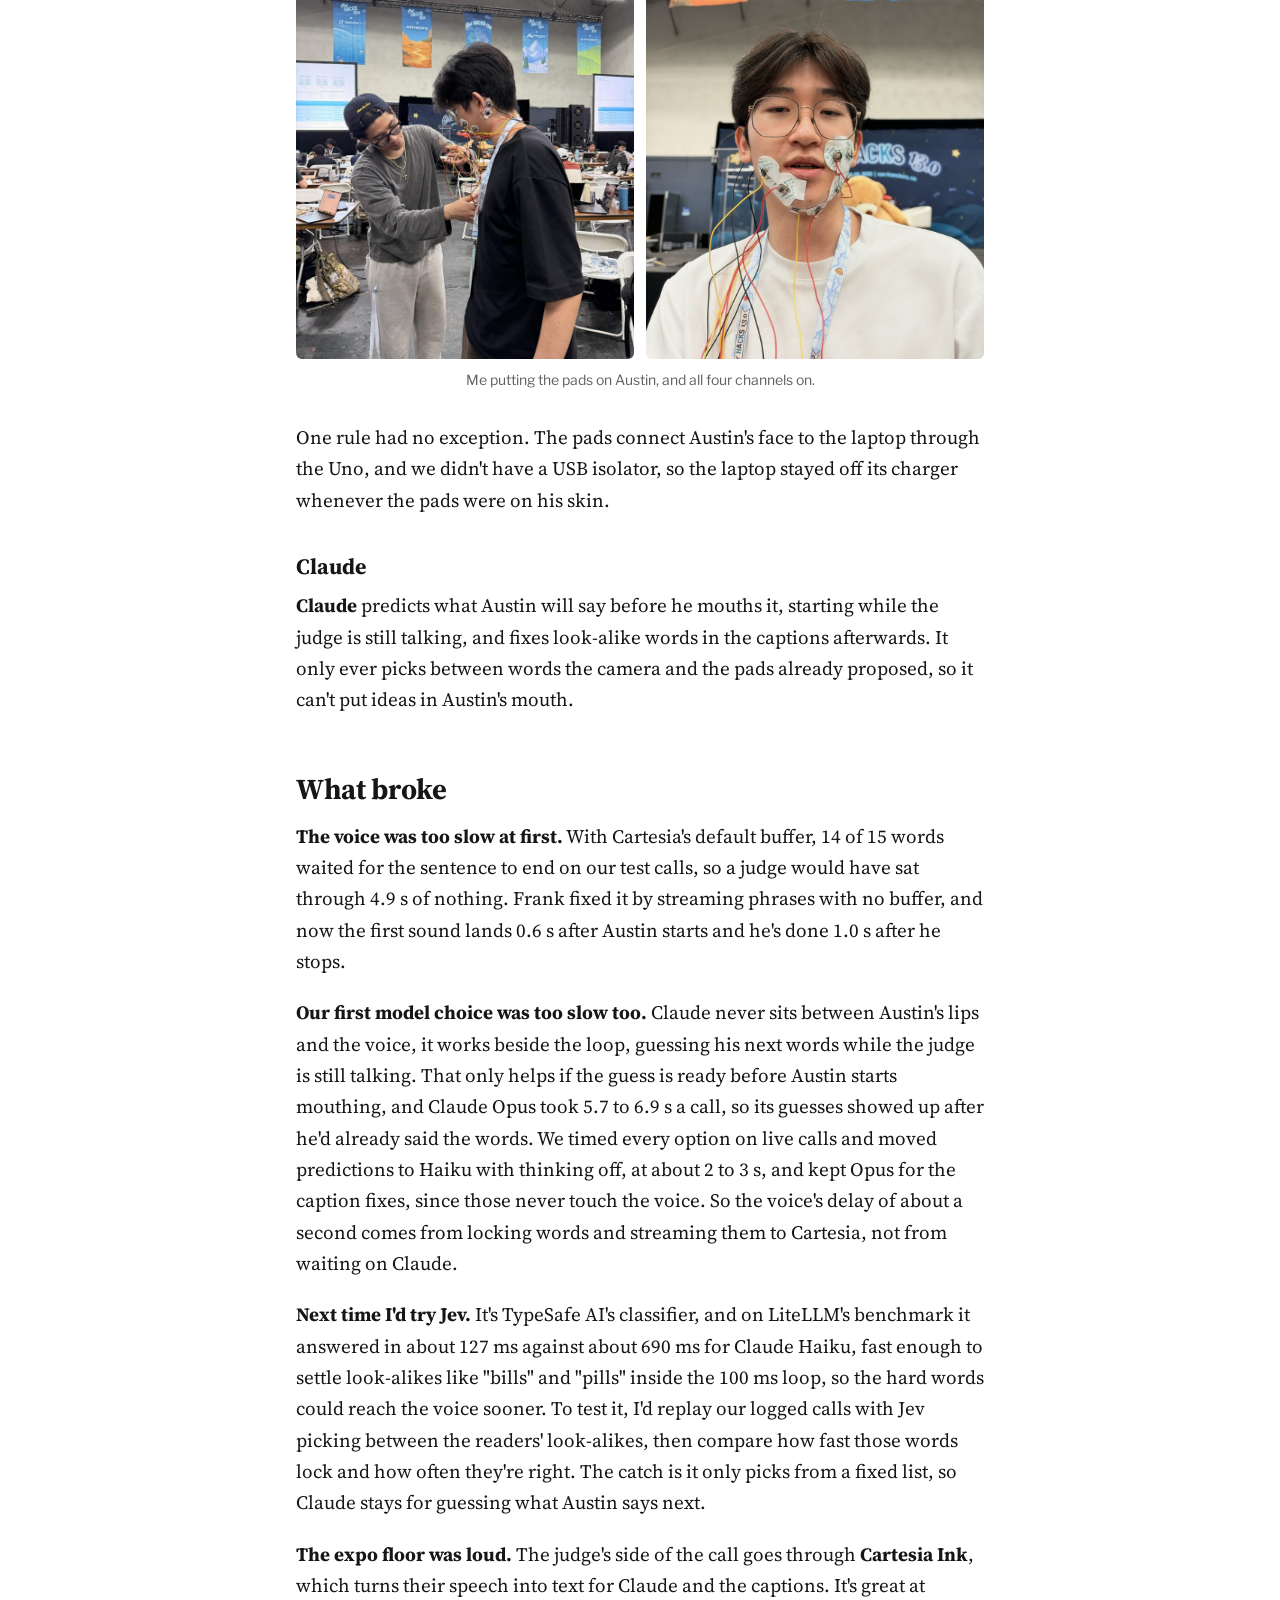
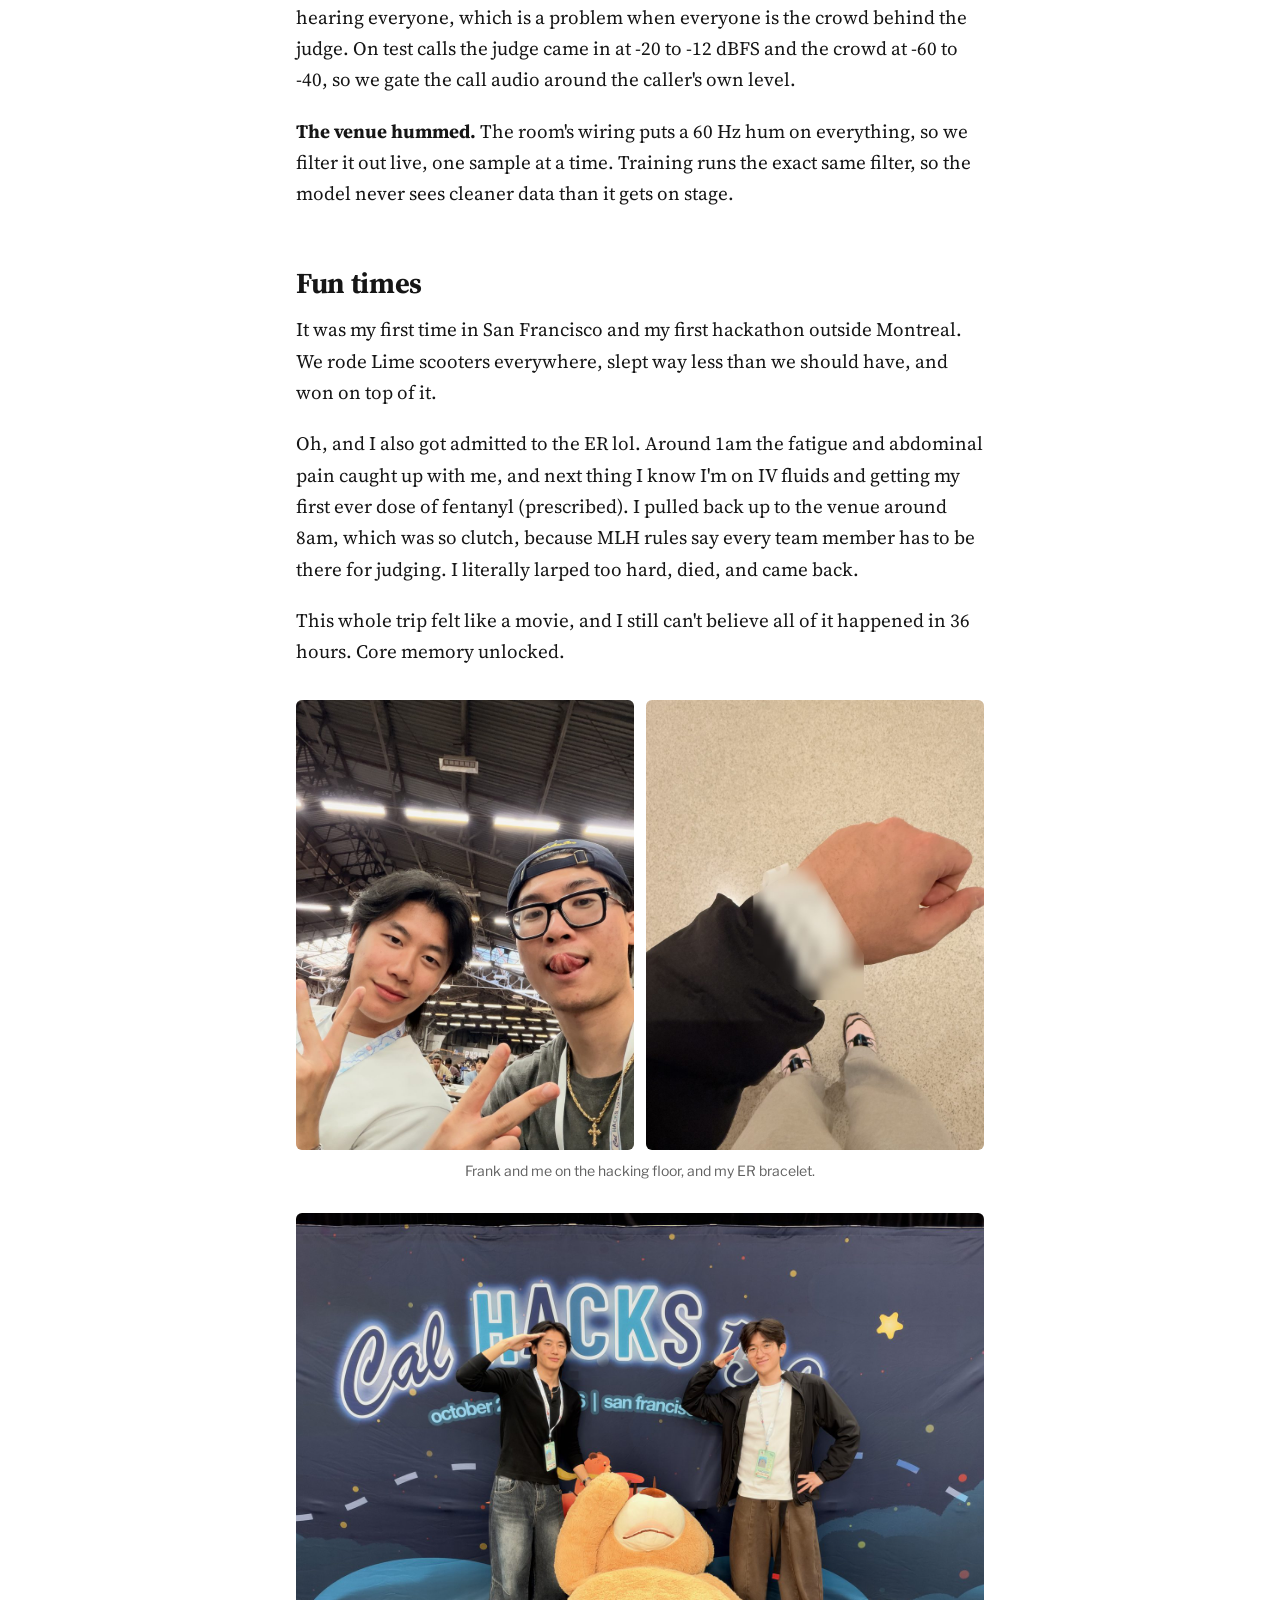
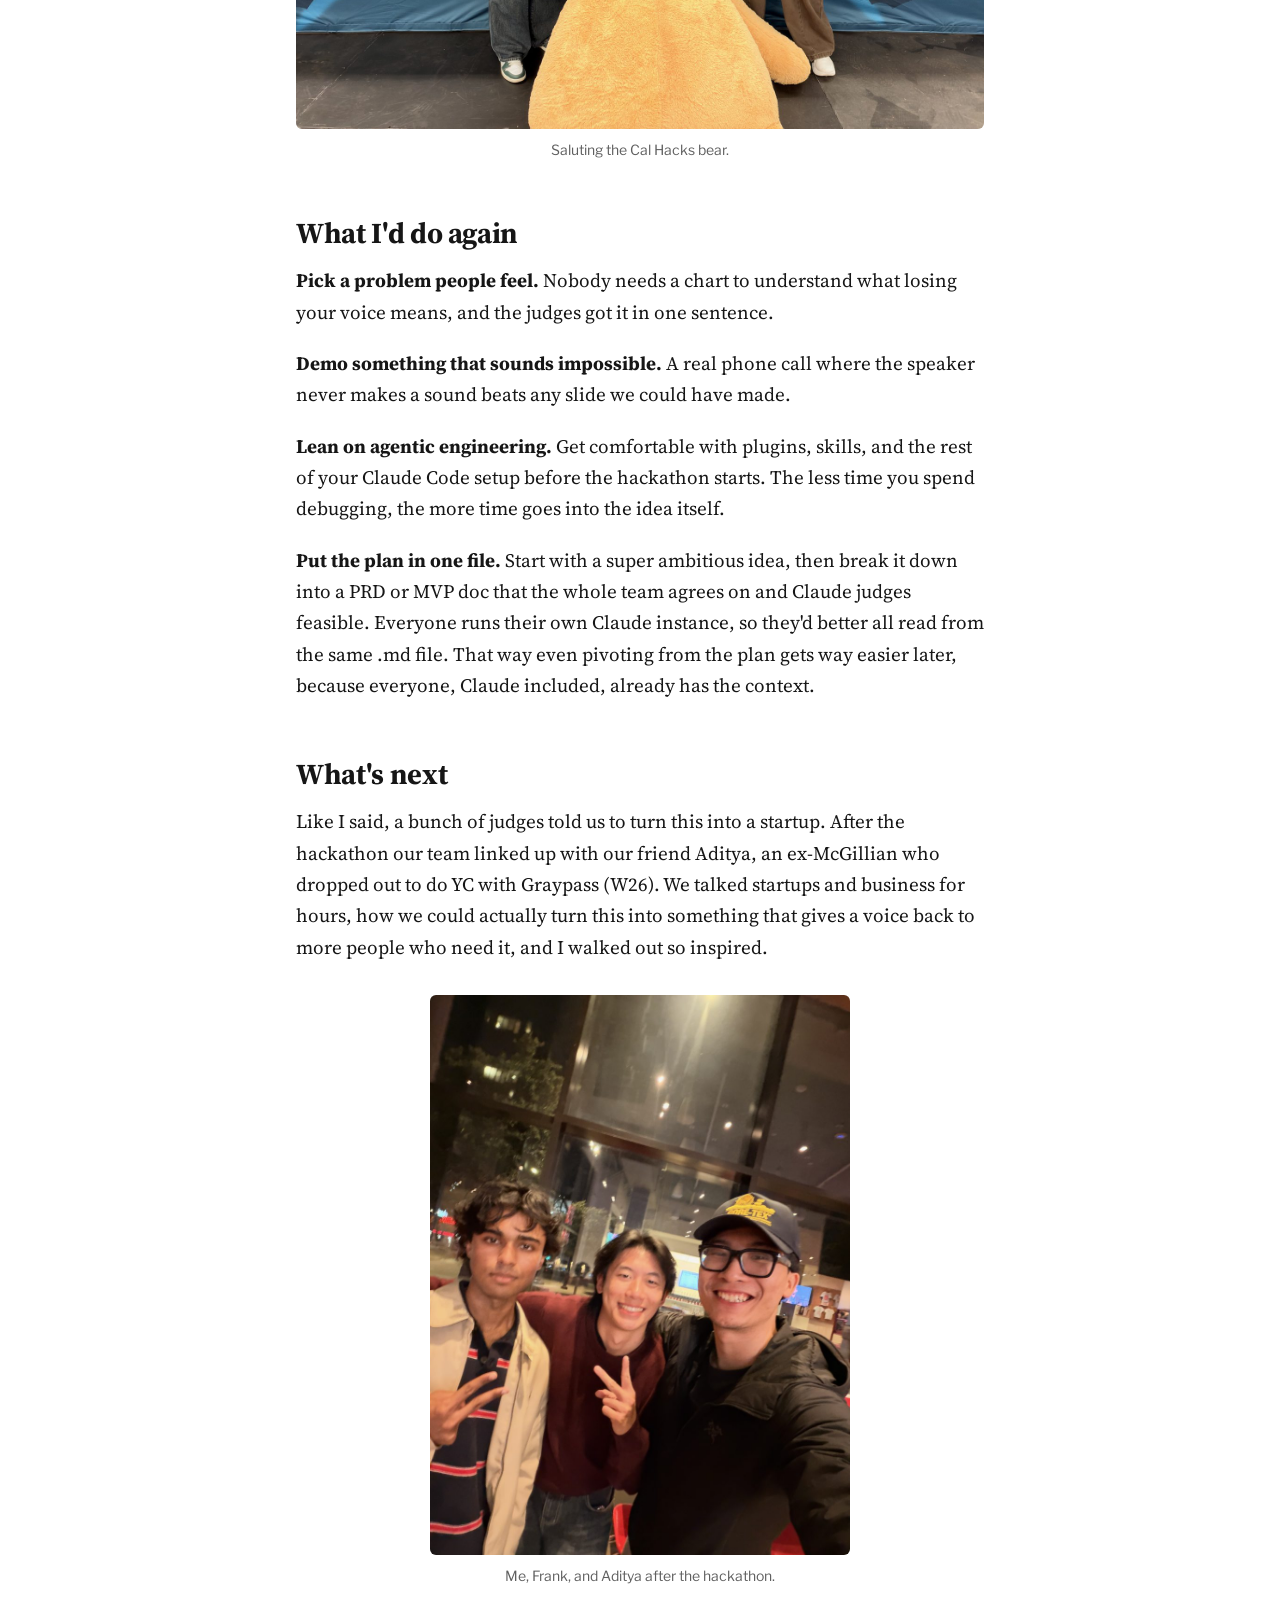
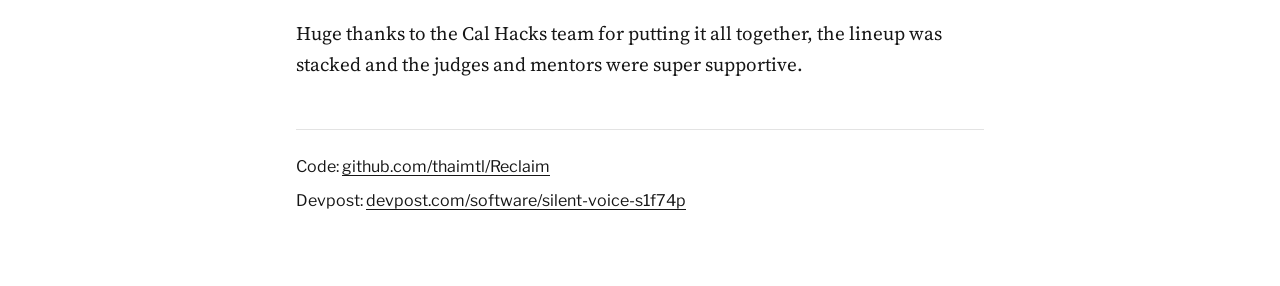
==== commit fc3a7ac9: "feat(blog): add photos, team credits, and a side menu" ====
--- a/cal-hacks-13/index.html
+++ b/cal-hacks-13/index.html
@@ -3,6 +3,7 @@
 <head>
 <meta charset="utf-8">
 <meta name="viewport" content="width=device-width,initial-scale=1">
+<meta name="color-scheme" content="light">
 <title>Silent Voice at Cal Hacks</title>
 <meta name="description" content="How four McGill students built a way to talk without making a sound, and placed 2nd overall at Cal Hacks 13.0.">
 <meta property="og:title" content="We placed 2nd at Cal Hacks 13.0">
@@ -22,10 +23,6 @@
     --sans:'Libre Franklin','Helvetica Neue',Arial,sans-serif;
     --name:'UnifrakturMaguntia','Old English Text MT',serif;
   }
-  @media (prefers-color-scheme:dark){
-    :root:not([data-theme="light"]){--bg:#121212;--ink:#ececec;--mute:#a3a3a3;--hair:#2c2c2c;--ph:#1c1c1c}
-  }
-  :root[data-theme="dark"]{--bg:#121212;--ink:#ececec;--mute:#a3a3a3;--hair:#2c2c2c;--ph:#1c1c1c}
 
   *{box-sizing:border-box;margin:0;padding:0}
   html{-webkit-text-size-adjust:100%}
@@ -56,12 +53,43 @@
   figure{margin:32px 0}
   figure img{display:block;width:100%;height:auto;border-radius:6px}
   figure.narrow img{max-width:420px;margin:0 auto}
+  .pair{display:grid;grid-template-columns:1fr 1fr;gap:12px}
+  .pair img{aspect-ratio:3/4;object-fit:cover}
+  @media (max-width:560px){.pair{grid-template-columns:1fr}}
   figcaption{font-family:var(--sans);font-size:14px;line-height:1.5;color:var(--mute);text-align:center;margin-top:10px}
   .ph{display:flex;align-items:center;justify-content:center;aspect-ratio:16/9;background:var(--ph);border:1.5px dashed var(--hair);border-radius:6px;font-family:var(--sans);font-size:15px;color:var(--mute);text-align:center;padding:16px}
   .ph.tall{aspect-ratio:4/5;max-width:420px;margin:0 auto}
 
   .links{font-family:var(--sans);font-size:16px;border-top:1px solid var(--hair);margin-top:48px;padding-top:24px}
   .links p{margin-bottom:8px}
+
+  html{scroll-behavior:smooth}
+  @media (prefers-reduced-motion:reduce){html{scroll-behavior:auto}}
+  [id]{scroll-margin-top:24px}
+
+  .zoomable{display:block;cursor:zoom-in}
+  .parts{font-family:var(--sans);font-size:15px;display:flex;flex-wrap:wrap;justify-content:center;gap:6px 22px;border-top:1px solid var(--hair);border-bottom:1px solid var(--hair);padding:12px 0;margin:-12px 0 32px}
+  .parts a{color:var(--mute);text-decoration:none}
+  .parts a:hover{color:var(--ink);text-decoration:underline}
+
+  dialog.zoom{border:0;padding:0;margin:0;width:100vw;height:100vh;max-width:none;max-height:none;background:var(--bg);overflow:auto;cursor:zoom-out}
+  dialog.zoom[open]{display:grid;place-items:safe center}
+  dialog.zoom::backdrop{background:var(--bg)}
+  dialog.zoom img{display:block;max-width:none;height:auto;width:min(max(96vw,1100px),calc((100vh - 48px) * var(--r,2)));padding:24px 0}
+  dialog.zoom button{position:fixed;top:12px;right:16px;font-family:var(--sans);font-size:14px;color:var(--ink);background:var(--bg);border:1px solid var(--hair);border-radius:6px;padding:6px 12px;cursor:pointer}
+
+  .toc{font-family:var(--sans);font-size:14px;line-height:1.4;margin-top:24px;border-bottom:1px solid var(--hair)}
+  .toc summary{cursor:pointer;color:var(--mute);padding-bottom:12px}
+  .toc ol{list-style:none;margin:0 0 16px}
+  .toc li{margin:0}
+  .toc a{display:block;padding:5px 0 5px 12px;border-left:2px solid var(--hair);color:var(--mute);text-decoration:none}
+  .toc a.sub{padding-left:24px;font-size:13px}
+  .toc a:hover{color:var(--ink)}
+  .toc a.on{color:var(--ink);border-left-color:var(--ink)}
+  @media (min-width:1200px){
+    .toc{position:fixed;top:110px;left:max(24px,calc(50% - 360px - 260px));width:220px;max-height:calc(100vh - 140px);overflow:auto;margin:0;border:0}
+    .toc summary{display:none}
+  }
 
   @media (max-width:560px){
     body{font-size:18px}
@@ -83,18 +111,32 @@
 <article>
   <h1>We placed 2nd at Cal Hacks 13.0</h1>
   <p class="dek">How four McGill students built a way to talk without making a sound, in 36 hours.</p>
-  <p class="meta">Thai Tran · October 27, 2026 · 9 min read</p>
-
-  <p>Cal Hacks 13.0 had 1,917 hackers and 652 projects, and our team of four McGillians walked out with 2nd overall and 1st in Cartesia's voice AI challenge.</p>
-  <p>I came to San Francisco to have fun with Frank, so the winning part still feels like a bonus.</p>
-  <p>This is the long version, what we built, how it works, what broke, and what I'd do again.</p>
-
-  <figure>
-    <div class="ph">Photo: the four of us on stage with the award</div>
-    <figcaption>Frank, Austin, Evan, and me at closing ceremony.</figcaption>
-  </figure>
-
-  <h2>Silent Voice</h2>
+  <p class="meta">Thai Tran · October 27, 2026 · 10 min read</p>
+  <details class="toc" id="toc"><summary>Contents</summary><ol></ol></details>
+
+  <figure>
+    <img src="img/venue.jpg" width="1600" height="1200" alt="The Cal Hacks 13.0 hacking floor, a huge hangar with a glass roof and hundreds of hackers at long tables">
+    <figcaption>The hacking floor, where we spent most of the weekend.</figcaption>
+  </figure>
+
+  <p>It all started with the acceptance emails.
+  I got into Cal Hacks first, and Evan and Austin got in too, but I didn't know either of them yet.</p>
+  <p>Then Frank got in and asked me to join his team.
+  I was already halfway into forming a team with two friends of mine from McGill, but I'm way closer with Frank and we just vibe so well, so I told them I had to go with him (don't worry, we're still on good terms).</p>
+  <p>Frank and I only met a few months ago at Toronto Tech Week through Project Atlas, and since then we've hung out in Toronto, then New York, and now San Francisco, so we basically completed a streak :D</p>
+  <p>Fast forward 36 hours, and out of 1,917 hackers and 652 projects, the four of us walked out with 2nd overall and 1st in Cartesia's voice AI challenge.</p>
+  <p>Funny thing is I only came to San Francisco to have fun with Frank, so the winning part still feels like a bonus ngl.
+  At closing ceremony the rest of the team was losing it, and I was lowkey so unfazed lol.</p>
+  <p>The organizers were super supportive the whole weekend, and the mentors and judges were great too.
+  They got so excited about our project and gave us a bunch of good feedback, and some of them even told us we should take this further as a startup and that they know VCs who could help.</p>
+  <p>Anyway, this is the long version, what we built, how it works, what broke, and what I'd do again.</p>
+
+  <figure>
+    <img src="img/cartesia-win.jpg" width="1600" height="1200" alt="The Silent Voice team holding their Meta Ray-Ban boxes on stage with two people from Cartesia, after winning Cartesia's voice AI challenge" loading="lazy">
+    <figcaption>Winning Cartesia's voice AI challenge.</figcaption>
+  </figure>
+
+  <h2 id="silent-voice">Silent Voice</h2>
   <p>Silent Voice lets you mouth words without making a sound and be heard in your own voice, even on a phone call.</p>
   <p>We built it for people who lost their voice box to a laryngectomy, usually after throat cancer.
   They keep their lips, tongue, and jaw, so the words are all still there and only the sound is gone.
@@ -103,12 +145,12 @@
   Austin, our demo speaker, called a judge standing right in front of our table, the judge talked normally, and Austin only mouthed his side.
   The judge heard him on the phone, in his own cloned voice, while his lips were still moving.</p>
 
-  <figure>
-    <div class="ph">Screenshot or short clip: the dashboard during a live call, words going from grey to black</div>
-    <figcaption>The dashboard judges watched during the call.</figcaption>
-  </figure>
-
-  <h2>How it works</h2>
+  <figure class="narrow">
+    <img src="img/rig-at-table.jpg" width="900" height="1200" alt="Austin wearing the EMG pads at our table, wires running down to the breadboard and Arduino Uno, while a teammate points at the laptop" loading="lazy">
+    <figcaption>Austin with the pads on, mid test run at our table.</figcaption>
+  </figure>
+
+  <h2 id="how-it-works">How it works</h2>
   <p>No single sensor reads silent speech well enough on its own, so we used three readers that each see something the others can't.</p>
   <ul>
     <li><strong>A camera reads the lips.</strong> It does most of the work, but a lot of sounds look identical on the lips, like "bat", "mat", and "pat", and the tongue is invisible to it.</li>
@@ -117,106 +159,162 @@
   </ul>
 
   <figure>
-    <picture>
-      <source media="(prefers-color-scheme: dark)" srcset="img/overview-dark.png">
+    <a class="zoomable" href="img/overview-light.png">
       <img src="img/overview-light.png" width="3200" height="1500" alt="The webcam and the EMG pads feed two readers. A joint search with Claude locks each word, which goes to live captions and to Cartesia in Austin's cloned voice, into the phone call. Cartesia Ink turns the judge's speech into text for Claude.">
-    </picture>
-    <figcaption>The whole system, on one laptop.</figcaption>
-  </figure>
-
-  <p>Every 100 ms, one joint search combines all three readers and locks a word in once they're confident enough together.
+    </a>
+    <figcaption>The whole system, on one laptop. Click to expand.</figcaption>
+  </figure>
+  <nav class="parts" aria-label="Parts of the system">
+    <a href="#lip-reader">Auto-AVSR</a>
+    <a href="#rig">EMG pads</a>
+    <a href="#svr-1">SVR-1</a>
+    <a href="#joint-search">Joint search</a>
+    <a href="#claude">Claude</a>
+    <a href="#voice">Cartesia Sonic</a>
+    <a href="#judge-audio">Cartesia Ink</a>
+  </nav>
+
+  <p id="joint-search">Every 100 ms, one <strong>joint search</strong> combines all three readers and locks a word in once they're confident enough together.
   A locked word turns from grey to black on screen and goes straight to the voice.
   Claude can never lock a word by itself, and when nobody's sure, the screen says "Please repeat" instead of guessing.</p>
 
-  <h3>Making a lip reader live</h3>
-  <p>The lip reader we built on, Auto-AVSR, was made to read finished clips, which is why lip-reading apps make you finish your sentence and then wait.
-  We kept the model and changed how we use it, so every 100 ms we hand it everything since Austin started the sentence and let it read the whole thing again.
+  <figure>
+    <a class="zoomable" href="img/dashboard-reading.png"><img src="img/dashboard-reading.png" width="1920" height="1080" alt="The Silent Voice dashboard mid call. The judge asks what you would order at a coffee shop. Austin's words read I'd love a in black and coffee in grey, with bars showing how much the lips, muscles, and Claude each back coffee against the lock threshold. On the right, the four pads on his face and the words already heard on the call." loading="lazy"></a>
+    <figcaption>The dashboard on our scripted test call. "I'd love a" is locked and already on the call, and "coffee" is still grey until it crosses the lock line. Click to expand.</figcaption>
+  </figure>
+
+  <h3 id="lip-reader">Making a lip reader live</h3>
+  <p>This part is Evan's.
+  The lip reader he built on, <strong>Auto-AVSR</strong>, was made to read finished clips, which is why lip-reading apps make you finish your sentence and then wait.
+  Evan kept the model and changed how we use it, so every 100 ms it gets everything since Austin started the sentence and reads the whole thing again.
   Each pass sees a bit more and earlier guesses get firmer, and on a laptop GPU a re-read only costs tens of milliseconds.</p>
 
-  <h3>The voice</h3>
-  <p>Cartesia speaks each word as soon as it locks, so Austin is heard while he's still mouthing.
+  <p>He also trained a small face adapter on Austin's own recordings, so the reader got used to how Austin in particular moves his lips.</p>
+
+  <h3 id="svr-1">The muscle model</h3>
+  <p>The muscle side is <strong>SVR-1</strong>, the one model we trained ourselves, and it's all Austin.
+  It's a 45M-parameter Transformer that turns the raw signal from the four pads into about 86 frames a second, and every frame gets to look at the rest of the sentence, since whether a burst of muscle activity is an "m" or a "b" depends on what comes around it.</p>
+  <p>Austin pre-trained it on 19 hours of Berkeley's silent speech recordings, cut down to our four pad sites and run through our own hum filter, then fine-tuned it on his own sessions.
+  His best trick was training it to settle look-alikes, so for every sentence it learns to pick the true one over copies with lip look-alikes swapped in, like "grab the mat" over "grab the bat".
+  On Berkeley's test set, SVR-1 picks the right sentence out of 10 look-alikes 72.3% of the time, against 27.7% for Berkeley's own released model on the same four sites.</p>
+  <p>Austin built the joint search on top of it too, along with its language model, which learned from 72 million words of everyday dialogue instead of audiobooks, so it expects the way people actually talk on a call.</p>
+
+  <h3 id="voice">The voice</h3>
+  <p>The voice is Frank's part, along with the Twilio call, the live captions, and the dashboard he built from my Figma design.
+  <strong>Cartesia Sonic</strong> speaks each word as soon as it locks, so Austin is heard while he's still mouthing.
   The words go out as natural phrases, at his pauses or every four words or so, because a word sent alone gets read like its own tiny sentence.
-  His face sets the emotion, and how fast and how hard he mouths sets the speed and the volume.</p>
-
-  <h2>What I worked on</h2>
+  Austin's face sets the emotion, and how fast and how hard he mouths sets the speed and the volume.</p>
+
+  <h2 id="how-we-worked">How we worked</h2>
+  <p>Everything we built, we built with Claude.</p>
+  <p>It started with brainstorming.
+  We dug through articles and papers on voice AI and silent speech, and the best ones came out of Berkeley (shout out to them), including the 2020 paper our pad sites come from.</p>
+  <p>Frank and Evan kept pushing for crazier, more ambitious ideas, because we started from what would make the judges go WOW and worked our way backward.
+  I was the "sane" voice, pushing back on what was technically feasible, what we could actually guarantee in 36 hours, and how to split the work.
+  Austin, our ML goat, was the compromise in between.</p>
+  <p>So we were pushing right at the edge, and not everything came out 100% perfect.
+  The voice isn't technically real time, for example, since it lands about a second behind Austin on average.
+  But hey, we had 36 hours, so we worked with what we got.</p>
+  <p>For the setup, I blocked everyone from pushing straight to main, so every change had to be a PR, and every PR got reviewed by me or by Claude Code running my code review skill.</p>
+
+  <h2 id="what-i-worked-on">What I worked on</h2>
   <p>I'm the only computer engineering major on the team, so I took the hardware and the Claude side, and I played PM for everything else, from shaping the vision to designing the dashboard in Figma and getting the pitch right.</p>
 
-  <h3>The rig</h3>
-  <p>The rig is four amplifier boards on a breadboard, feeding an Arduino Uno that reads each channel 1,000 times a second and sends the raw numbers to the laptop over USB.
+  <h3 id="rig">The rig</h3>
+  <p>The rig starts with the <strong>EMG pads</strong>, four pairs on Austin's face that pick up his muscle signals.
+  They feed four amplifier boards on a breadboard and an Arduino Uno, which reads each channel 1,000 times a second and sends the raw numbers to the laptop over USB.
   Claude laid out the breadboard with me, wrote the firmware and the serial reader, and helped me pick pad sites from Berkeley's 2020 silent speech paper, so our signals would look like the data we pre-train on.</p>
 
   <figure>
-    <img src="img/wiring.png" width="2400" height="1440" alt="Breadboard wiring for the Arduino Uno and the four BioAmp boards, each taking power from the breadboard and sending its output to its own analog pin" loading="lazy">
-    <figcaption>The breadboard layout Claude and I worked out.</figcaption>
+    <a class="zoomable" href="img/wiring.png"><img src="img/wiring.png" width="2400" height="1440" alt="Breadboard wiring for the Arduino Uno and the four BioAmp boards, each taking power from the breadboard and sending its output to its own analog pin" loading="lazy"></a>
+    <figcaption>The breadboard layout Claude and I worked out. Click to expand.</figcaption>
   </figure>
 
   <p>We started with six channels and cut to four.
   There wasn't room for clean contact on Austin's face and hair behind his ears kept loosening the reference pads, and a noisy channel hurts the model more than a missing one.</p>
 
-  <figure class="narrow">
-    <img src="img/austin-front.jpg" width="900" height="1200" alt="Austin from the front with pad pairs on the right cheek below the mouth, the left cheek above the mouth, the left chin corner, and under the chin" loading="lazy">
-    <figcaption>Austin wearing all four channels.</figcaption>
+  <figure>
+    <div class="pair">
+      <img src="img/attaching-pads.jpg" width="750" height="1000" alt="Thai attaching the EMG pads and their wires to Austin's face on the hacking floor, under the Cal Hacks sponsor banners" loading="lazy">
+      <img src="img/austin-front.jpg" width="900" height="1200" alt="Austin from the front with pad pairs on the right cheek below the mouth, the left cheek above the mouth, the left chin corner, and under the chin" loading="lazy">
+    </div>
+    <figcaption>Me putting the pads on Austin, and all four channels on.</figcaption>
   </figure>
 
   <p>One rule had no exception.
   The pads connect Austin's face to the laptop through the Uno, and we didn't have a USB isolator, so the laptop stayed off its charger whenever the pads were on his skin.</p>
 
-  <h3>Claude</h3>
-  <p>Claude predicts what Austin will say before he mouths it, starting while the judge is still talking, and fixes look-alike words in the captions afterwards.
+  <h3 id="claude">Claude</h3>
+  <p><strong>Claude</strong> predicts what Austin will say before he mouths it, starting while the judge is still talking, and fixes look-alike words in the captions afterwards.
   It only ever picks between words the camera and the pads already proposed, so it can't put ideas in Austin's mouth.</p>
 
-  <h3>The harness</h3>
-  <p>I'm a Claude Builder Campus Ambassador, and this was the weekend all my Claude Code setup paid off.
-  Every decision we made went into one CLAUDE.md file, so no agent wasted an hour re-arguing them.
-  Main was locked so every change had to be a PR, and every PR went through a review loop I set up that pushed back every single time.
-  It caught 2 to 3 severe issues each round, and we fixed them just in time.</p>
-  <p>Claude wrote most of the code, but I knew how every piece worked and why it was there, which freed me up for what I actually love, building and shaping the product.</p>
-
-  <figure>
-    <div class="ph">Screenshot: the review loop pushing back on one of our PRs</div>
-    <figcaption>The review loop, doing its job.</figcaption>
-  </figure>
-
-  <h2>What broke</h2>
+  <h2 id="what-broke">What broke</h2>
   <p><strong>The voice was too slow at first.</strong>
-  With Cartesia's default buffer, 14 of 15 words waited for the sentence to end, and the judge sat through 4.9 s of nothing.
-  Sending phrases with no buffer fixed it, and now the first sound lands 0.6 s after Austin starts and he's done 1.0 s after he stops.</p>
+  With Cartesia's default buffer, 14 of 15 words waited for the sentence to end on our test calls, so a judge would have sat through 4.9 s of nothing.
+  Frank fixed it by streaming phrases with no buffer, and now the first sound lands 0.6 s after Austin starts and he's done 1.0 s after he stops.</p>
   <p><strong>Our first model choice was too slow too.</strong>
-  We started on Claude Opus, which took 5.7 to 6.9 s a call, and that kills a phone conversation.
-  We timed every option on live calls and moved predictions to Haiku with thinking off, at about 2 to 3 s, and kept Opus for the caption fixes, since those never touch the voice.</p>
-  <p><strong>The expo floor was loud.</strong>
-  Cartesia Ink is great at hearing everyone, which is a problem when everyone is the crowd behind the judge.
+  Claude never sits between Austin's lips and the voice, it works beside the loop, guessing his next words while the judge is still talking.
+  That only helps if the guess is ready before Austin starts mouthing, and Claude Opus took 5.7 to 6.9 s a call, so its guesses showed up after he'd already said the words.
+  We timed every option on live calls and moved predictions to Haiku with thinking off, at about 2 to 3 s, and kept Opus for the caption fixes, since those never touch the voice.
+  So the voice's delay of about a second comes from locking words and streaming them to Cartesia, not from waiting on Claude.</p>
+  <p><strong>Next time I'd try Jev.</strong>
+  It's TypeSafe AI's classifier, and on LiteLLM's benchmark it answered in about 127 ms against about 690 ms for Claude Haiku, fast enough to settle look-alikes like "bills" and "pills" inside the 100 ms loop, so the hard words could reach the voice sooner.
+  To test it, I'd replay our logged calls with Jev picking between the readers' look-alikes, then compare how fast those words lock and how often they're right.
+  The catch is it only picks from a fixed list, so Claude stays for guessing what Austin says next.</p>
+  <p id="judge-audio"><strong>The expo floor was loud.</strong>
+  The judge's side of the call goes through <strong>Cartesia Ink</strong>, which turns their speech into text for Claude and the captions.
+  It's great at hearing everyone, which is a problem when everyone is the crowd behind the judge.
   On test calls the judge came in at -20 to -12 dBFS and the crowd at -60 to -40, so we gate the call audio around the caller's own level.</p>
   <p><strong>The venue hummed.</strong>
   The room's wiring puts a 60 Hz hum on everything, so we filter it out live, one sample at a time.
   Training runs the exact same filter, so the model never sees cleaner data than it gets on stage.</p>
 
-  <h2>Fun times</h2>
-  <p>I met Frank at Toronto Tech Week through Project Atlas a few months ago.
-  We stayed in the same room, bonded fast, and now we treat each other like brothers, so when he asked me to join his team, I had to.</p>
+  <h2 id="fun-times">Fun times</h2>
   <p>It was my first time in San Francisco and my first hackathon outside Montreal.
-  We rode Lime scooters everywhere, slept way less than we should have, and won on top of it, so core memory unlocked.</p>
-
-  <figure>
-    <div class="ph">Photo: Frank and me on Lime scooters in SF</div>
-    <figcaption>Our main mode of transport.</figcaption>
-  </figure>
-
-  <p>There were so many Canadian hackers there too.
-  I know exceptional people in Montreal who didn't get into Cal Hacks and would've built something crazier than us, so keep an eye on Montreal.</p>
-
-  <h2>What I'd do again</h2>
+  We rode Lime scooters everywhere, slept way less than we should have, and won on top of it.</p>
+  <p>Oh, and I also got admitted to the ER lol.
+  Around 1am the fatigue and abdominal pain caught up with me, and next thing I know I'm on IV fluids and getting my first ever dose of fentanyl (prescribed).
+  I pulled back up to the venue around 8am, which was so clutch, because MLH rules say every team member has to be there for judging.
+  I literally larped too hard, died, and came back.</p>
+  <p>This whole trip felt like a movie, and I still can't believe all of it happened in 36 hours.
+  Core memory unlocked.</p>
+
+  <figure>
+    <div class="pair">
+      <img src="img/frank-selfie.jpg" width="900" height="1200" alt="Thai and Frank taking a selfie with peace signs on the hacking floor" loading="lazy">
+      <img src="img/er-bracelet.jpg" width="900" height="1200" alt="Thai's wrist with a hospital bracelet, the details blurred" loading="lazy">
+    </div>
+    <figcaption>Frank and me on the hacking floor, and my ER bracelet.</figcaption>
+  </figure>
+
+  <figure>
+    <img src="img/bear-backdrop.jpg" width="1600" height="1200" alt="Two hackers saluting in front of the Cal Hacks 13.0 backdrop, next to a giant stuffed bear" loading="lazy">
+    <figcaption>Saluting the Cal Hacks bear.</figcaption>
+  </figure>
+
+
+  <h2 id="do-again">What I'd do again</h2>
   <p><strong>Pick a problem people feel.</strong>
   Nobody needs a chart to understand what losing your voice means, and the judges got it in one sentence.</p>
   <p><strong>Demo something that sounds impossible.</strong>
   A real phone call where the speaker never makes a sound beats any slide we could have made.</p>
-  <p><strong>Set up your harness before you land.</strong>
-  Our 36 hours went to building, not to re-explaining the plan to agents every morning.</p>
-
-  <h2>What's next</h2>
-  <p>So many judges told us to turn this into a startup.
-  After the hackathon we linked up with our friend Aditya from Graypass (YC W26) to figure out how to give a voice back to more people who need it.
-  Austin is healthy, so the next step is putting Silent Voice in front of people who've actually lost theirs.</p>
+  <p><strong>Lean on agentic engineering.</strong>
+  Get comfortable with plugins, skills, and the rest of your Claude Code setup before the hackathon starts.
+  The less time you spend debugging, the more time goes into the idea itself.</p>
+  <p><strong>Put the plan in one file.</strong>
+  Start with a super ambitious idea, then break it down into a PRD or MVP doc that the whole team agrees on and Claude judges feasible.
+  Everyone runs their own Claude instance, so they'd better all read from the same .md file.
+  That way even pivoting from the plan gets way easier later, because everyone, Claude included, already has the context.</p>
+
+  <h2 id="whats-next">What's next</h2>
+  <p>Like I said, a bunch of judges told us to turn this into a startup.
+  After the hackathon our team linked up with our friend Aditya, an ex-McGillian who dropped out to do YC with Graypass (W26).
+  We talked startups and business for hours, how we could actually turn this into something that gives a voice back to more people who need it, and I walked out so inspired.</p>
+  <figure class="narrow">
+    <img src="img/with-aditya.jpg" width="900" height="1200" alt="Thai, Frank, and Aditya smiling in a selfie at night in San Francisco" loading="lazy">
+    <figcaption>Me, Frank, and Aditya after the hackathon.</figcaption>
+  </figure>
+
   <p>Huge thanks to the Cal Hacks team for putting it all together, the lineup was stacked and the judges and mentors were super supportive.</p>
 
   <div class="links">
@@ -225,5 +323,39 @@
   </div>
 </article>
 
+<dialog class="zoom" id="zoom" aria-label="Expanded image"><button type="button">Close</button><img alt=""></dialog>
+
+<script>
+const toc = document.getElementById('toc'), list = toc.querySelector('ol');
+const heads = [...document.querySelectorAll('article h2[id], article h3[id]')];
+for (const h of heads) {
+  const a = Object.assign(document.createElement('a'), {href: '#' + h.id, textContent: h.textContent});
+  if (h.tagName === 'H3') a.className = 'sub';
+  const li = document.createElement('li');
+  li.append(a);
+  list.append(li);
+}
+const wide = matchMedia('(min-width:1200px)');
+const sync = () => { toc.open = wide.matches; };
+sync(); wide.addEventListener('change', sync);
+list.addEventListener('click', e => { if (e.target.matches('a') && !wide.matches) toc.open = false; });
+const links = [...list.querySelectorAll('a')];
+const mark = () => {
+  let on = -1;
+  heads.forEach((h, i) => { if (h.getBoundingClientRect().top < 140) on = i; });
+  links.forEach((a, i) => a.classList.toggle('on', i === on));
+};
+addEventListener('scroll', () => requestAnimationFrame(mark), {passive: true}); mark();
+
+const zoom = document.getElementById('zoom'), big = zoom.querySelector('img');
+document.querySelectorAll('a.zoomable').forEach(a => a.addEventListener('click', e => {
+  e.preventDefault();
+  const img = a.querySelector('img');
+  big.src = img.currentSrc || img.src; big.alt = img.alt;
+  big.style.setProperty('--r', img.naturalWidth / img.naturalHeight || 2);
+  zoom.showModal();
+}));
+zoom.addEventListener('click', () => zoom.close());
+</script>
 </body>
 </html>
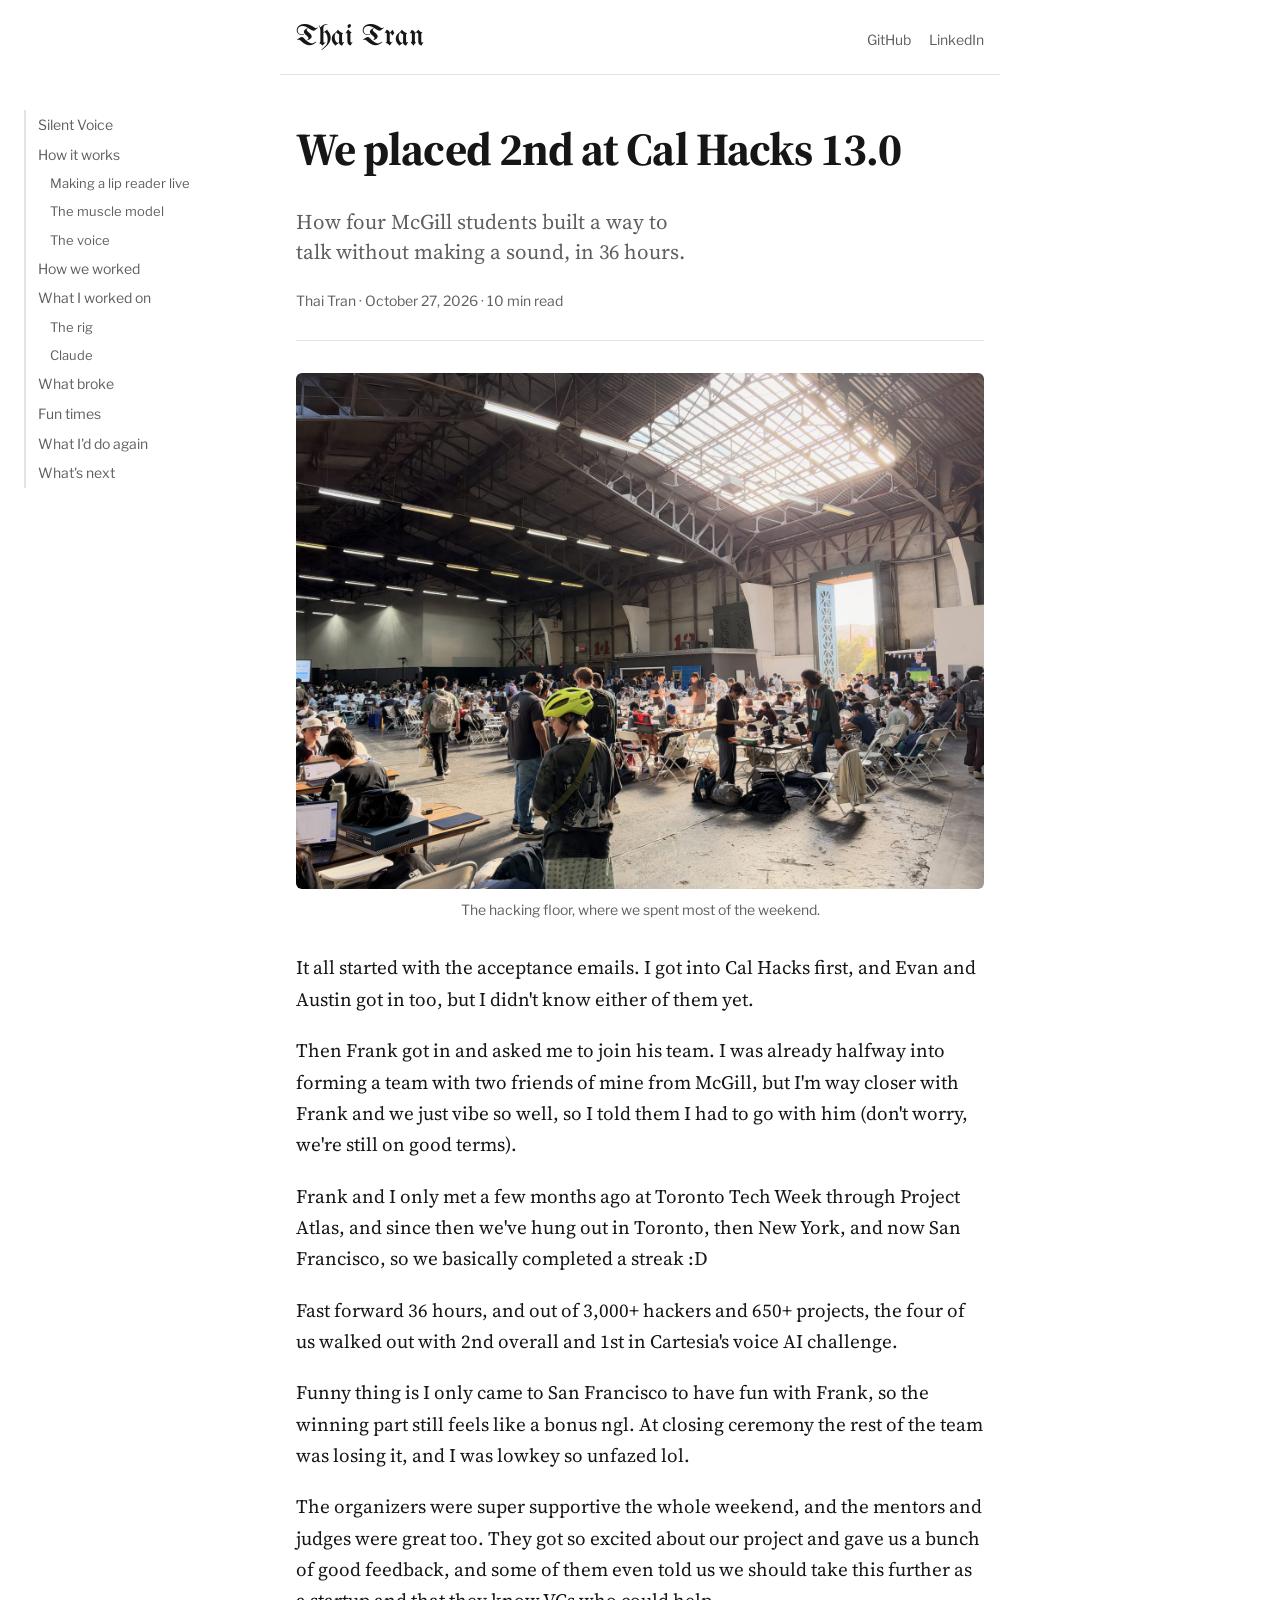
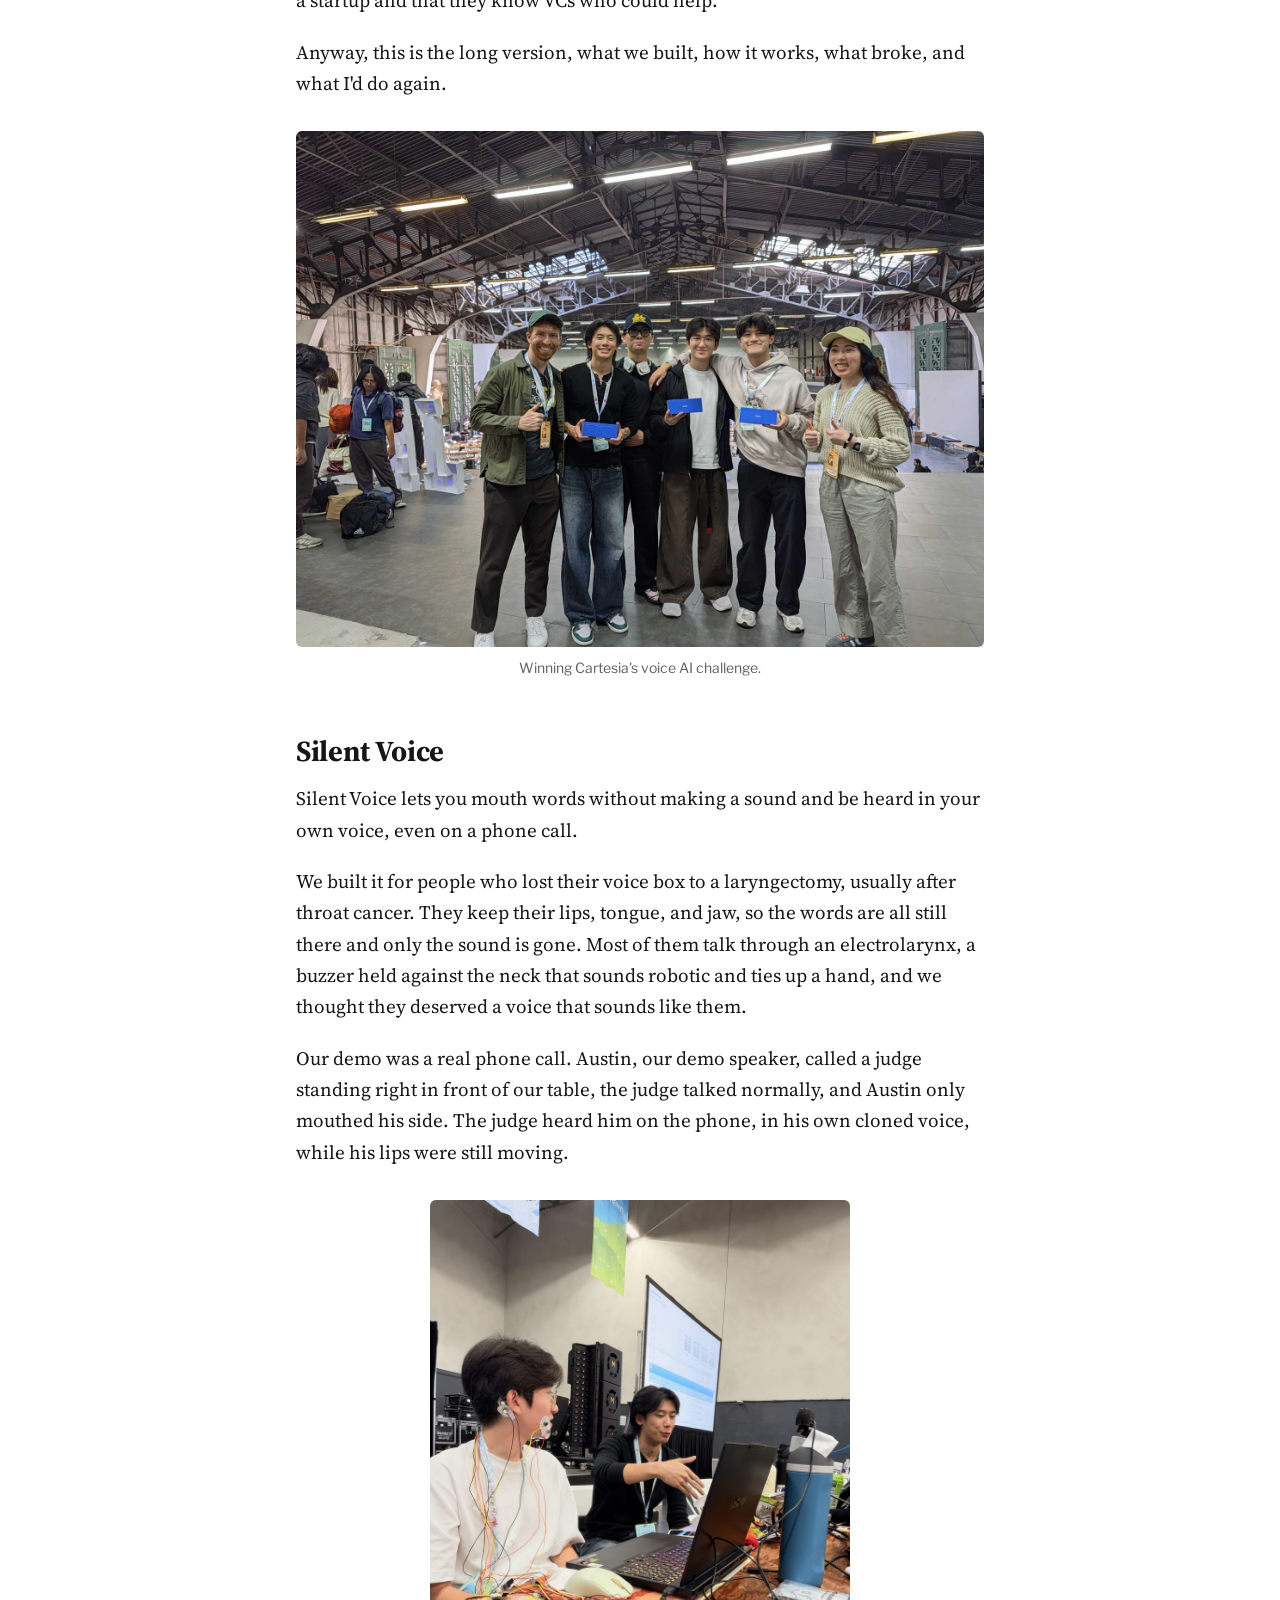
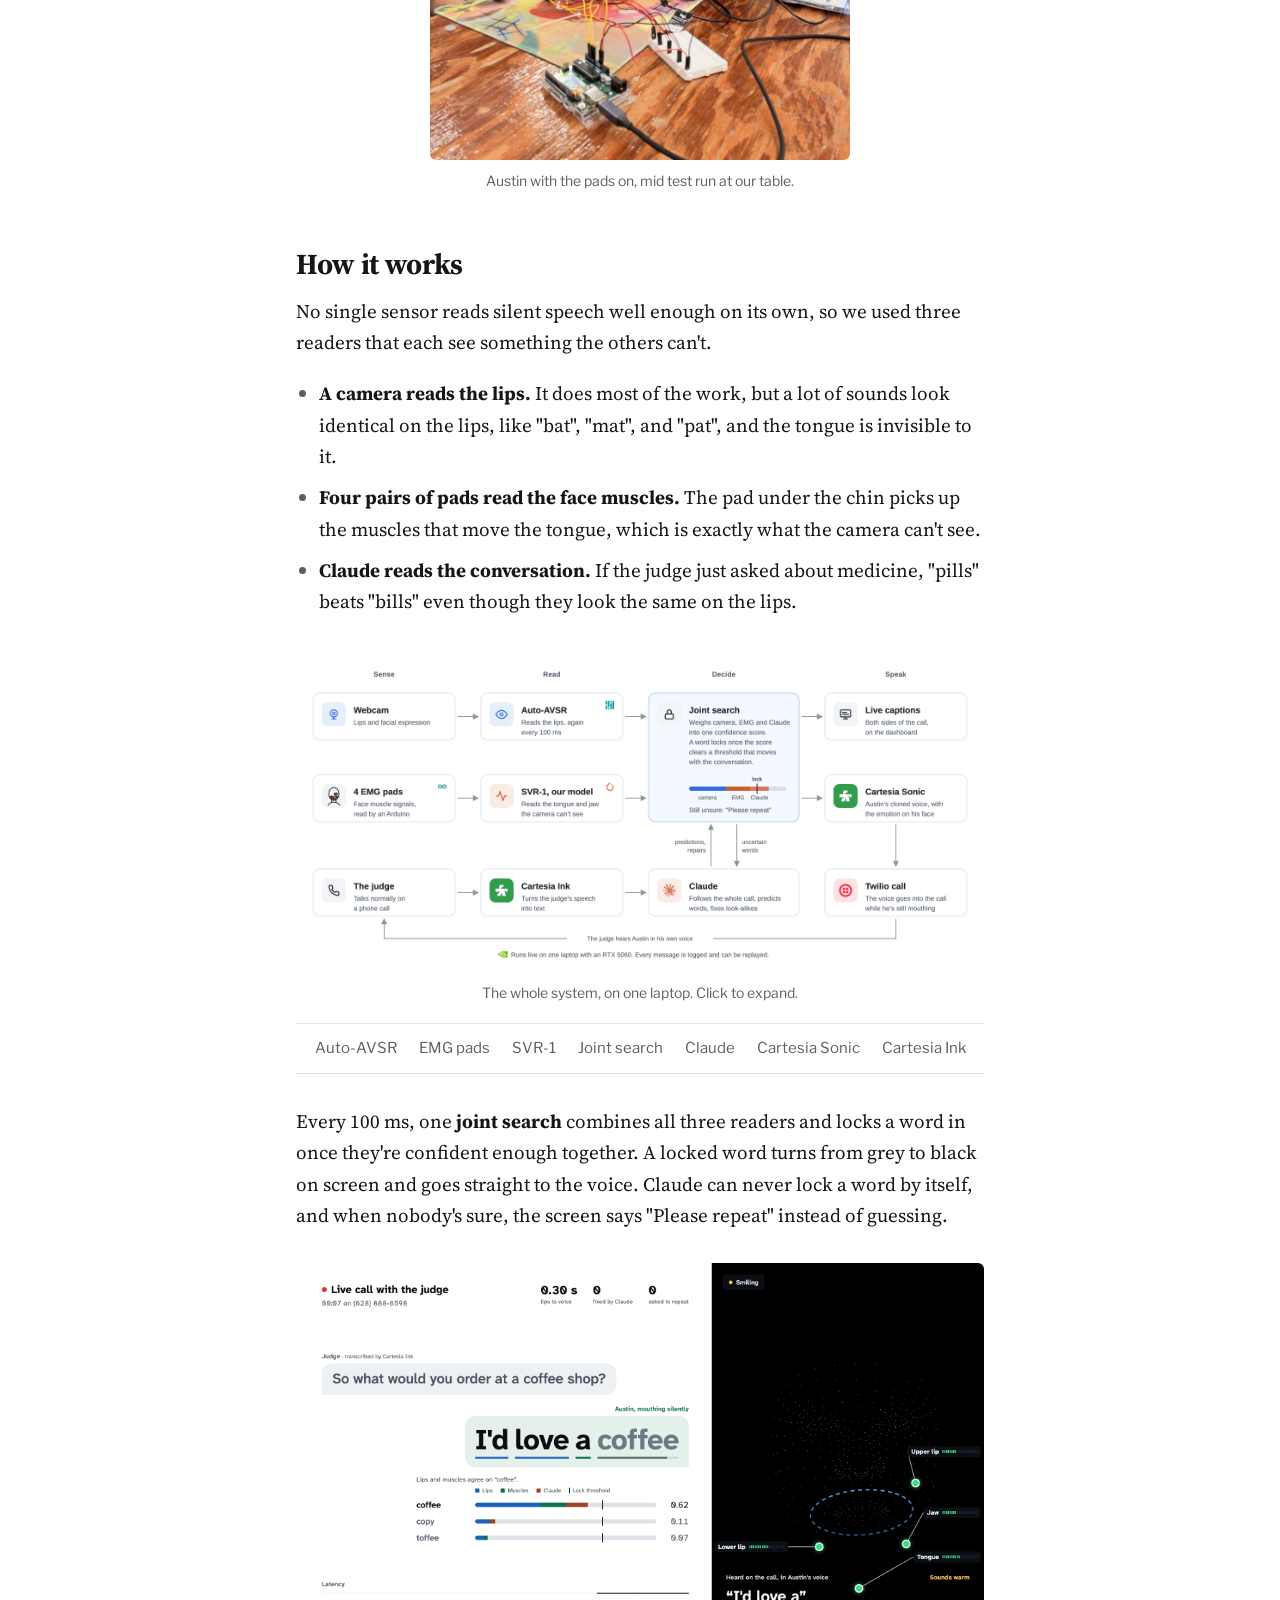
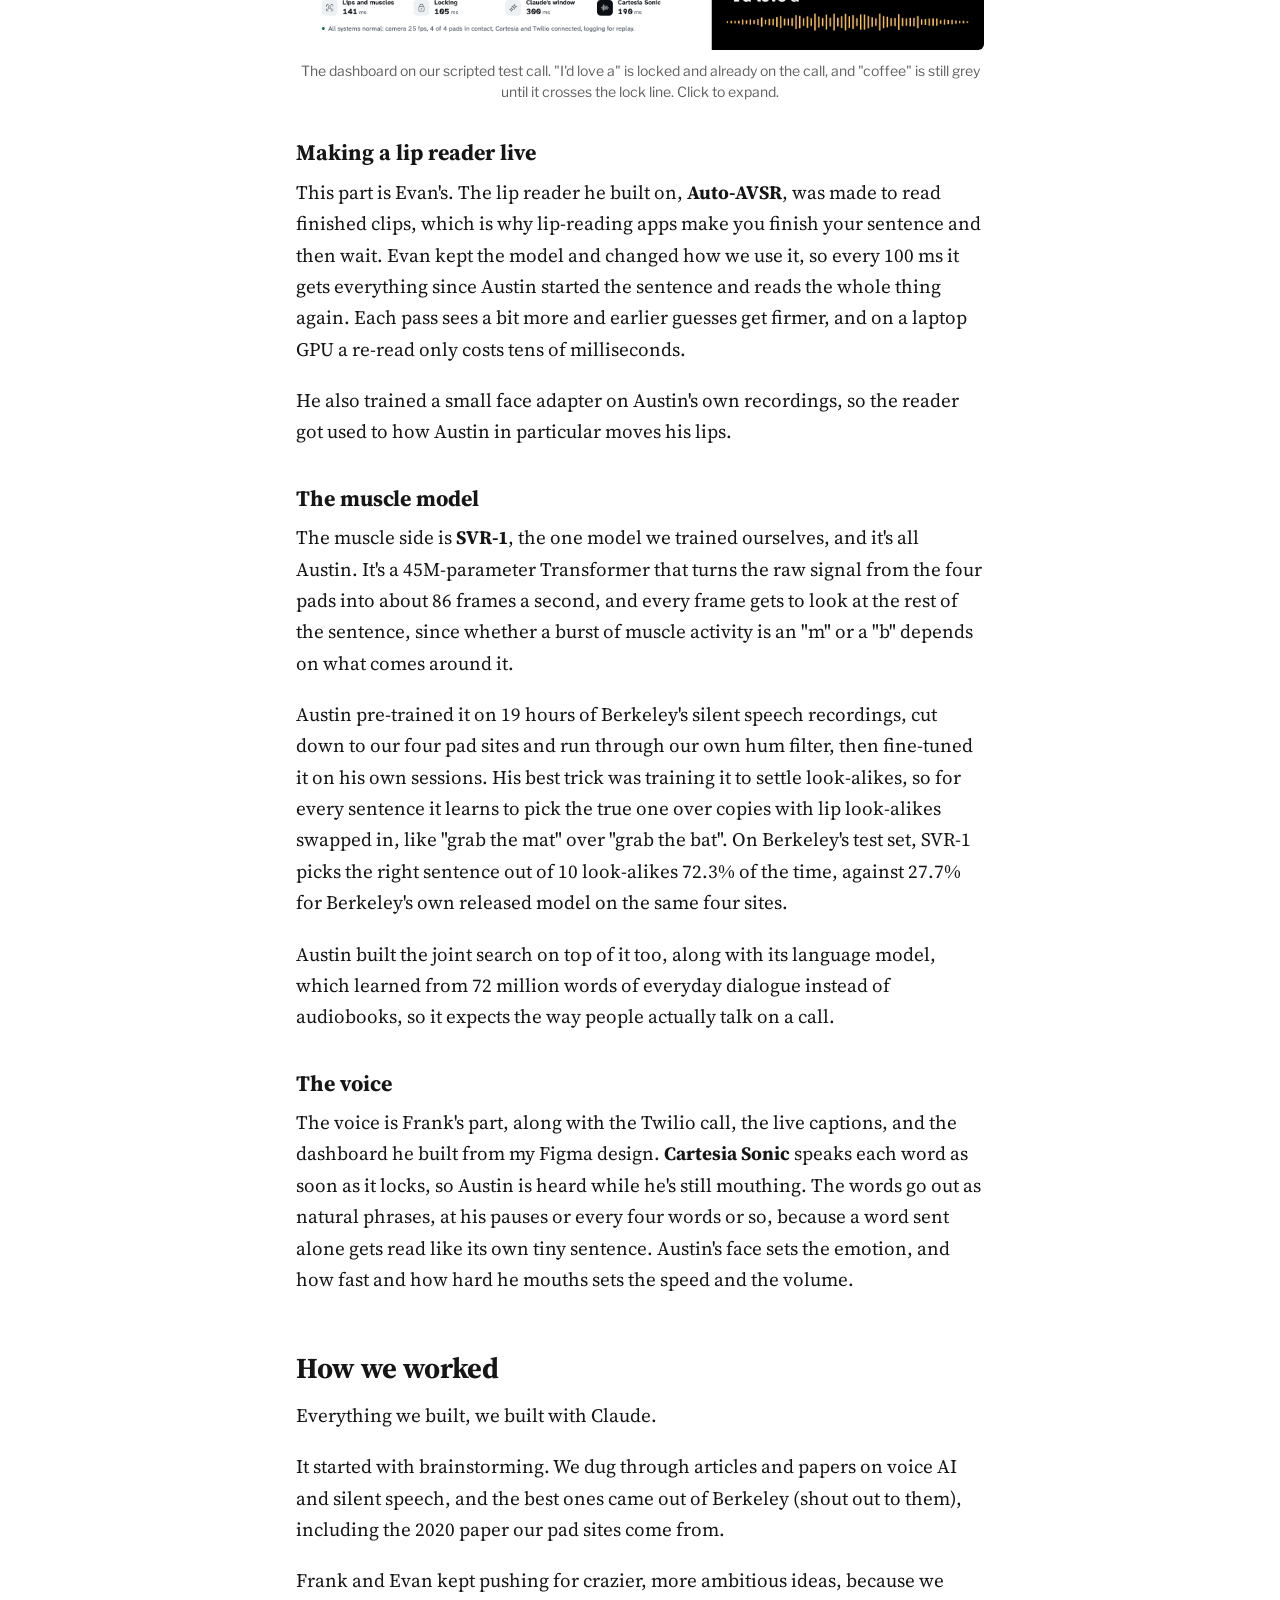
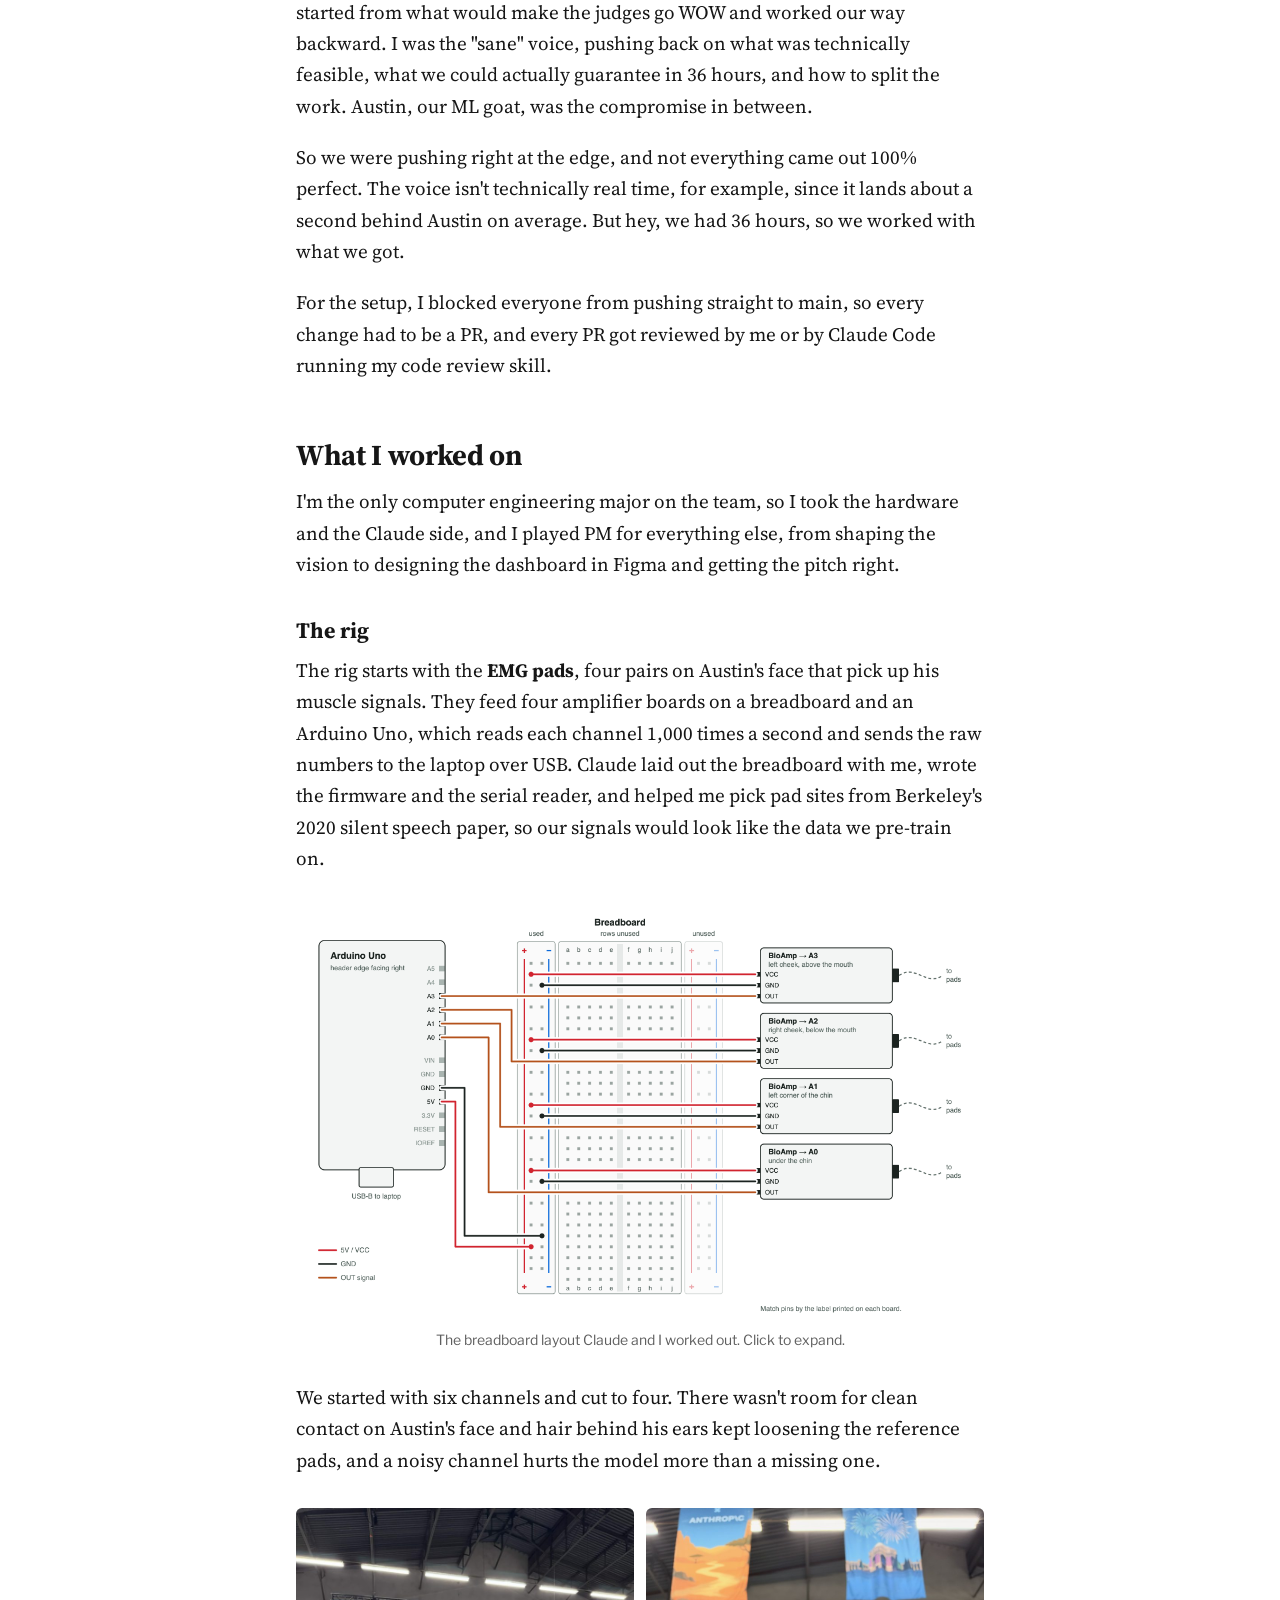
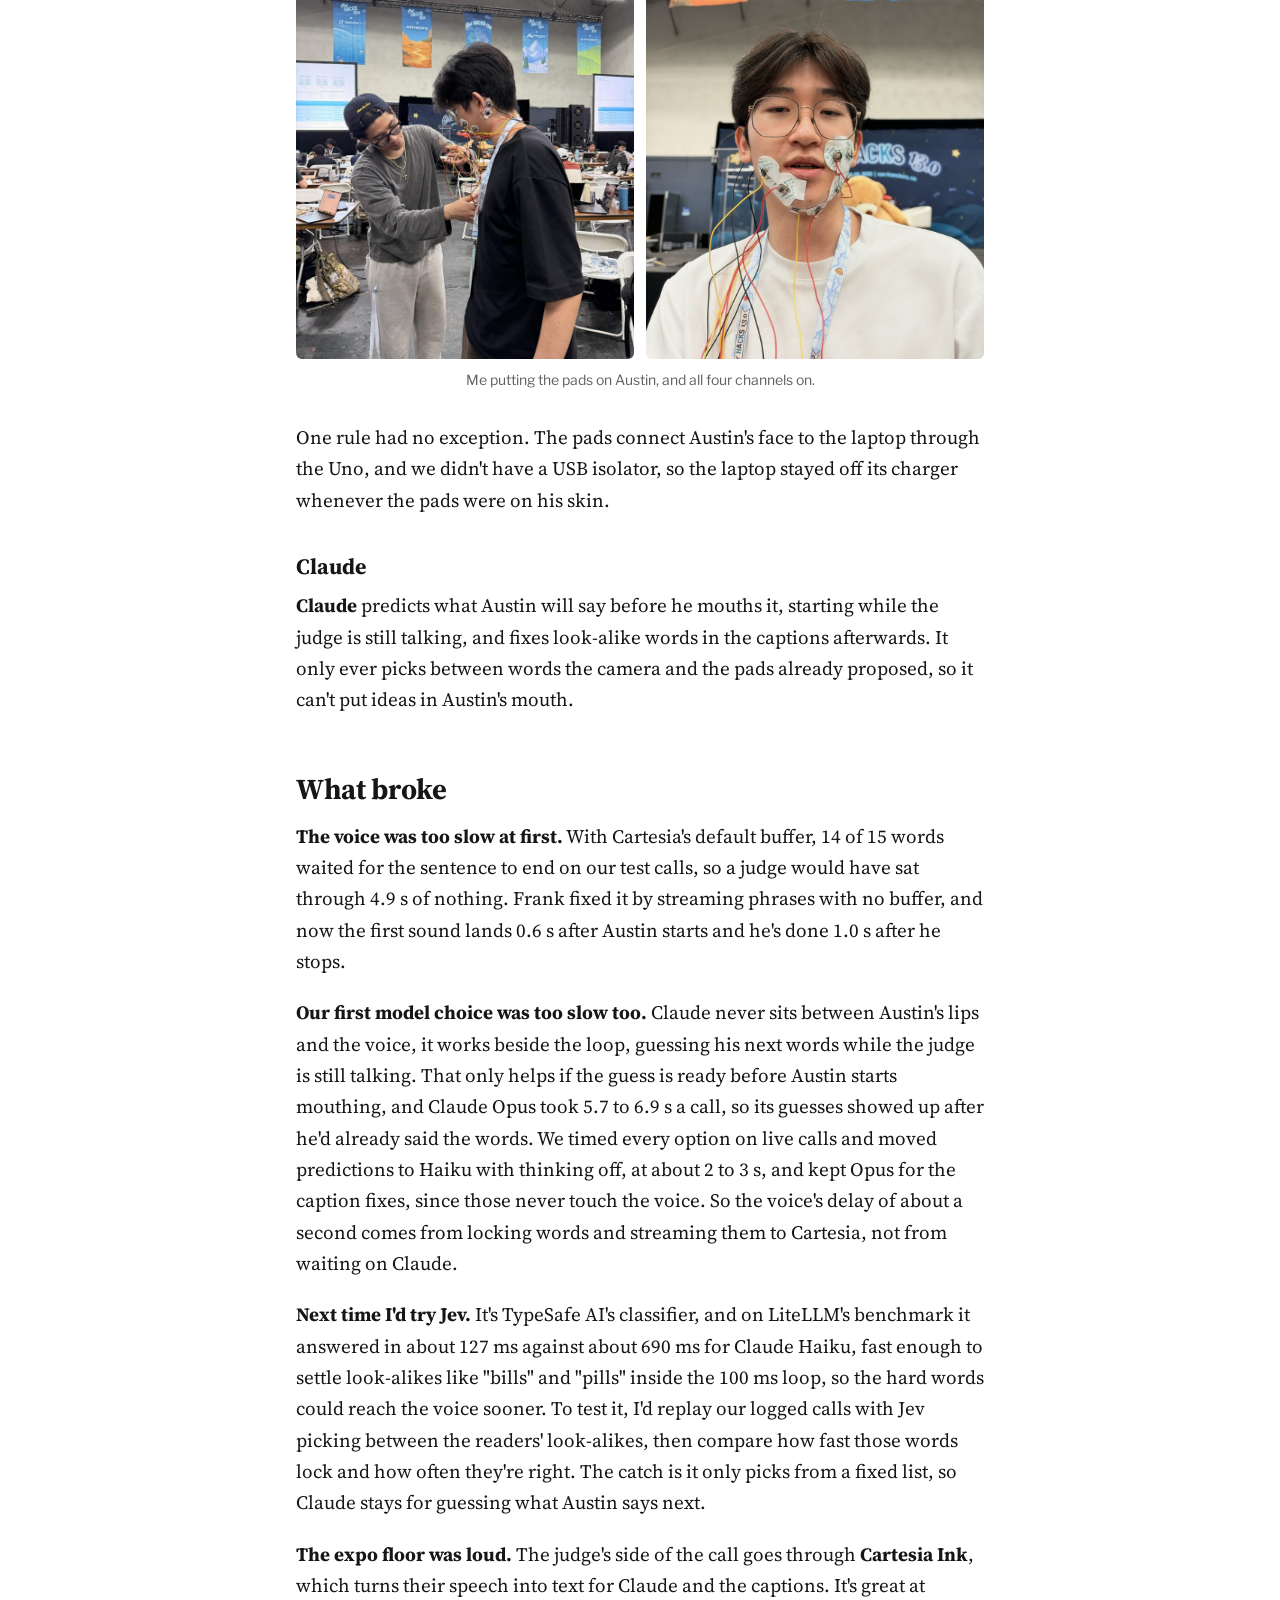
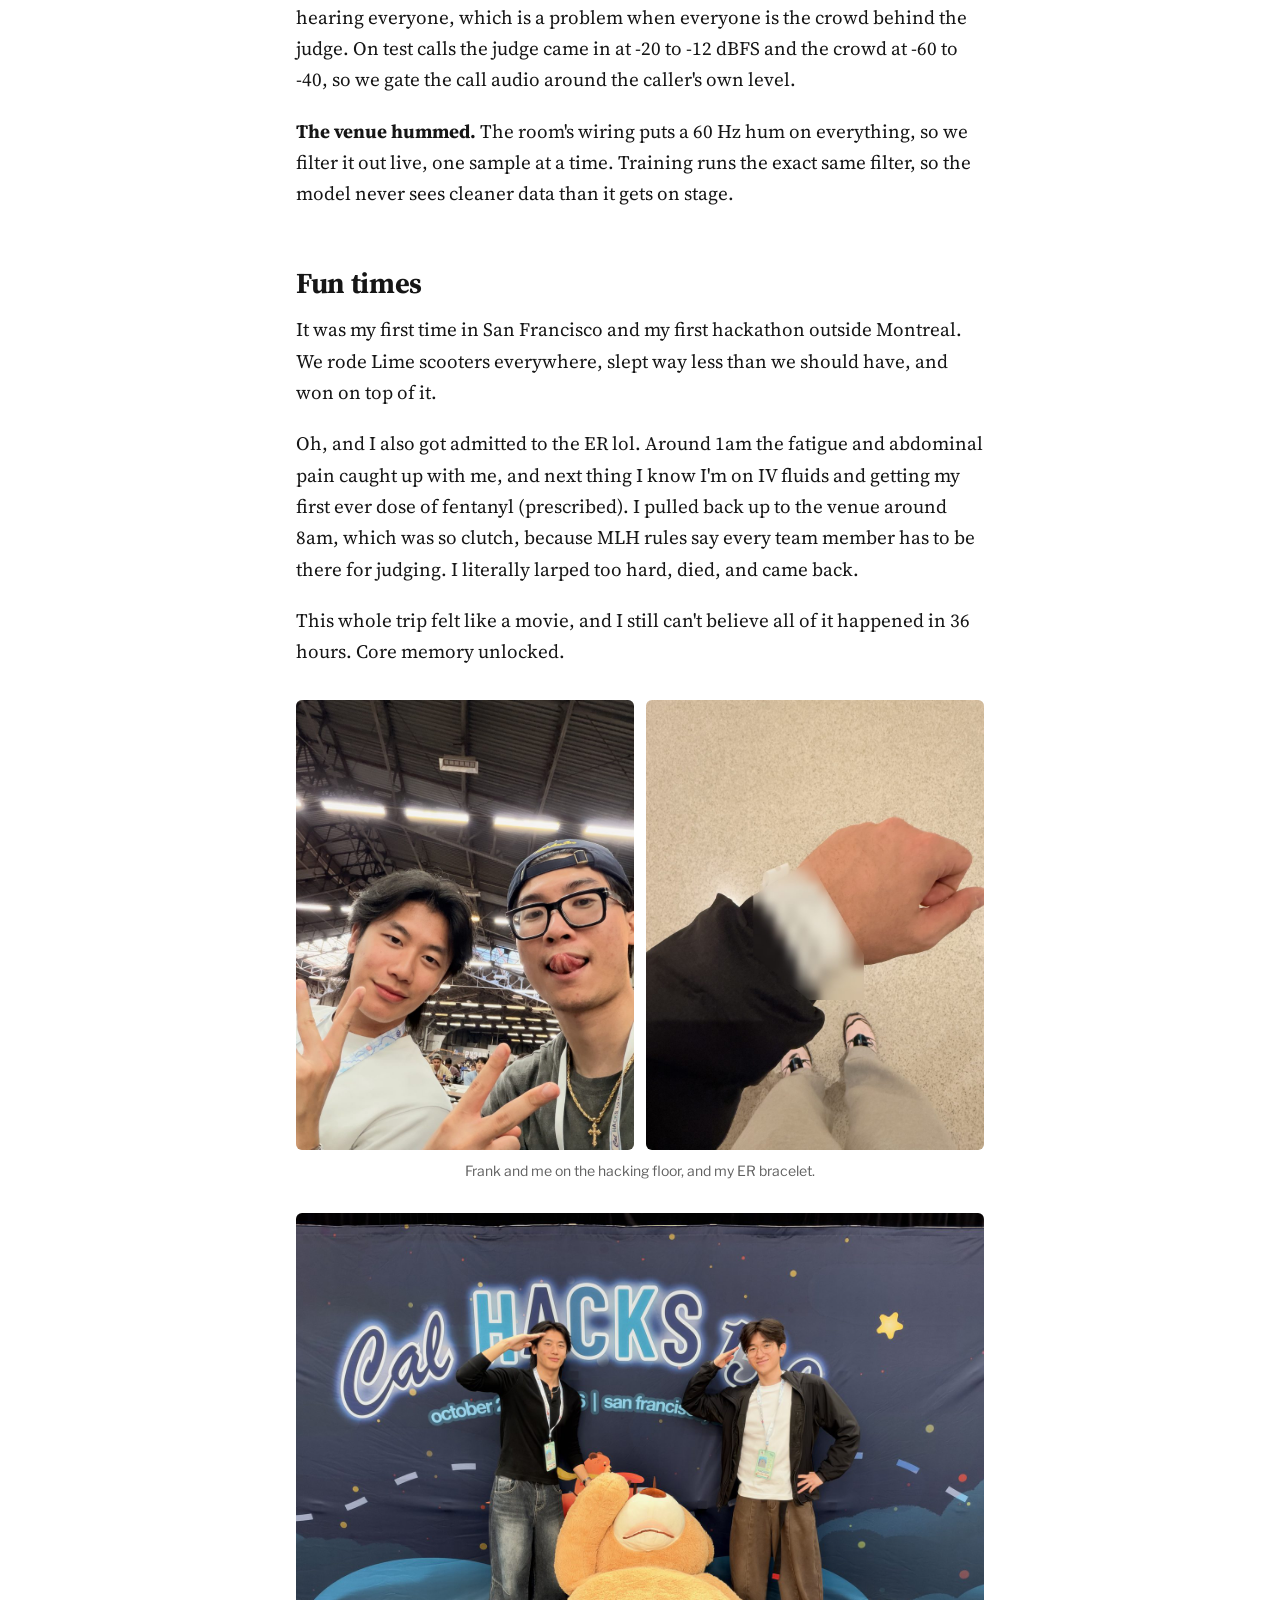
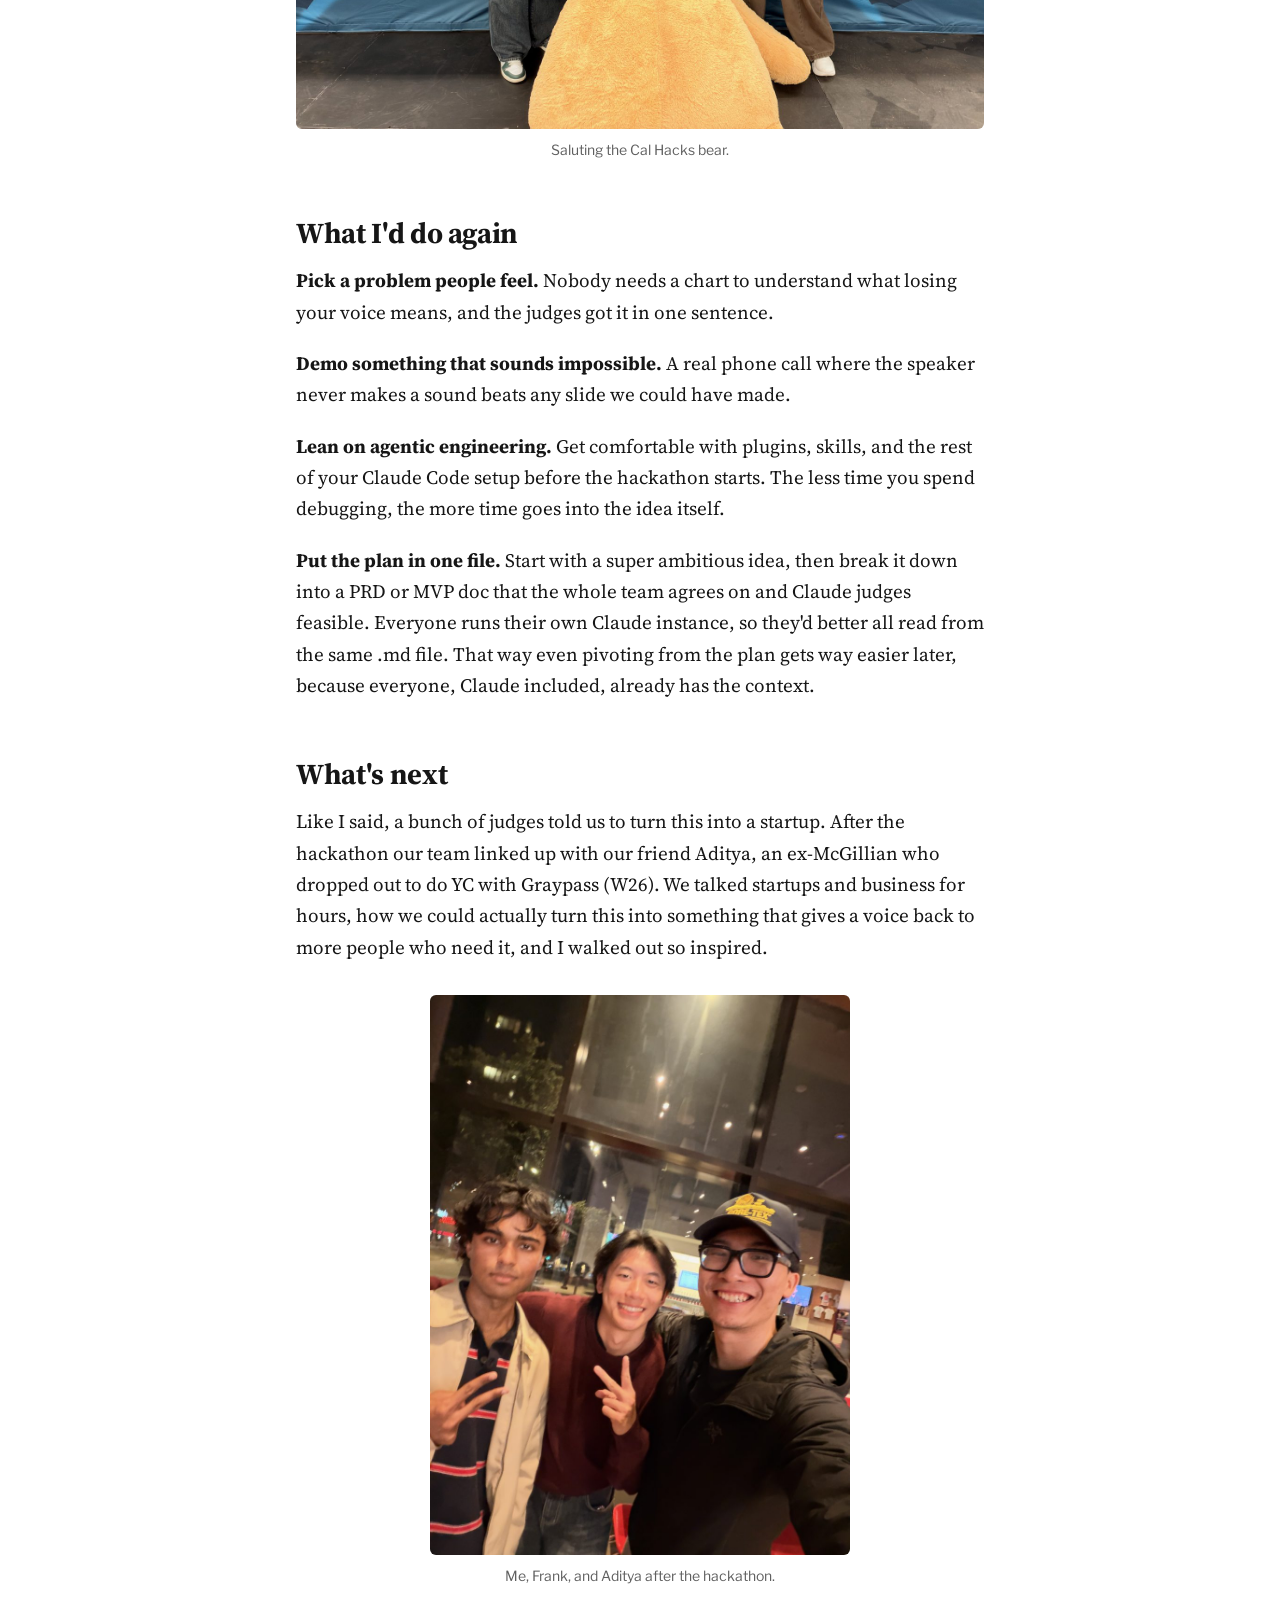
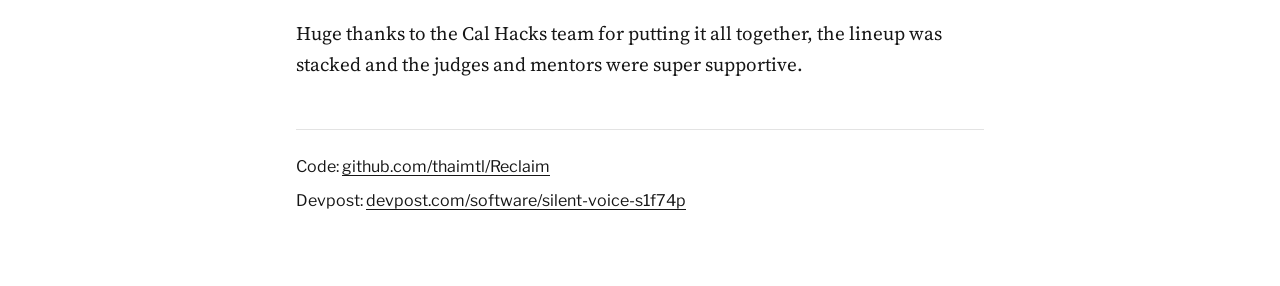
==== commit 423ff955: "fix(cal-hacks-13): use the 3,000+ hackers and 650+ projects counts" ====
--- a/cal-hacks-13/index.html
+++ b/cal-hacks-13/index.html
@@ -124,7 +124,7 @@
   <p>Then Frank got in and asked me to join his team.
   I was already halfway into forming a team with two friends of mine from McGill, but I'm way closer with Frank and we just vibe so well, so I told them I had to go with him (don't worry, we're still on good terms).</p>
   <p>Frank and I only met a few months ago at Toronto Tech Week through Project Atlas, and since then we've hung out in Toronto, then New York, and now San Francisco, so we basically completed a streak :D</p>
-  <p>Fast forward 36 hours, and out of 1,917 hackers and 652 projects, the four of us walked out with 2nd overall and 1st in Cartesia's voice AI challenge.</p>
+  <p>Fast forward 36 hours, and out of 3,000+ hackers and 650+ projects, the four of us walked out with 2nd overall and 1st in Cartesia's voice AI challenge.</p>
   <p>Funny thing is I only came to San Francisco to have fun with Frank, so the winning part still feels like a bonus ngl.
   At closing ceremony the rest of the team was losing it, and I was lowkey so unfazed lol.</p>
   <p>The organizers were super supportive the whole weekend, and the mentors and judges were great too.
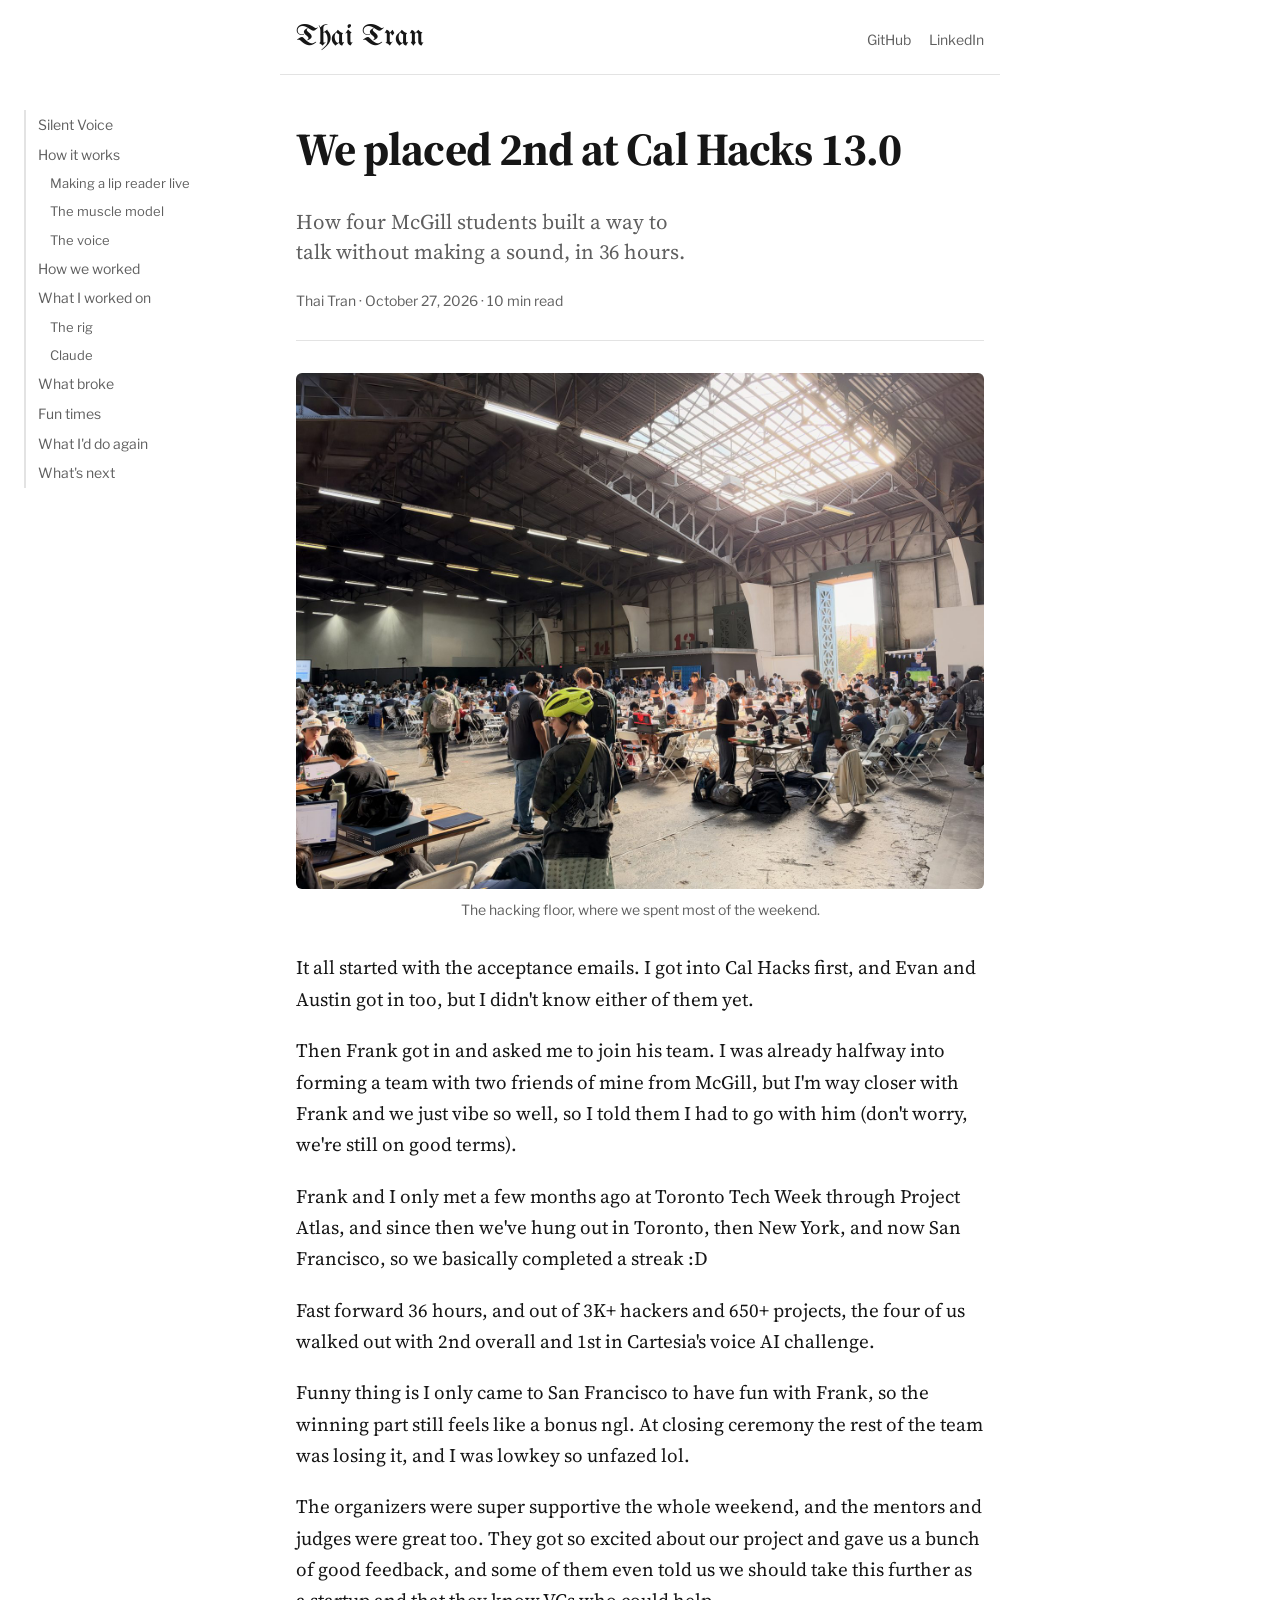
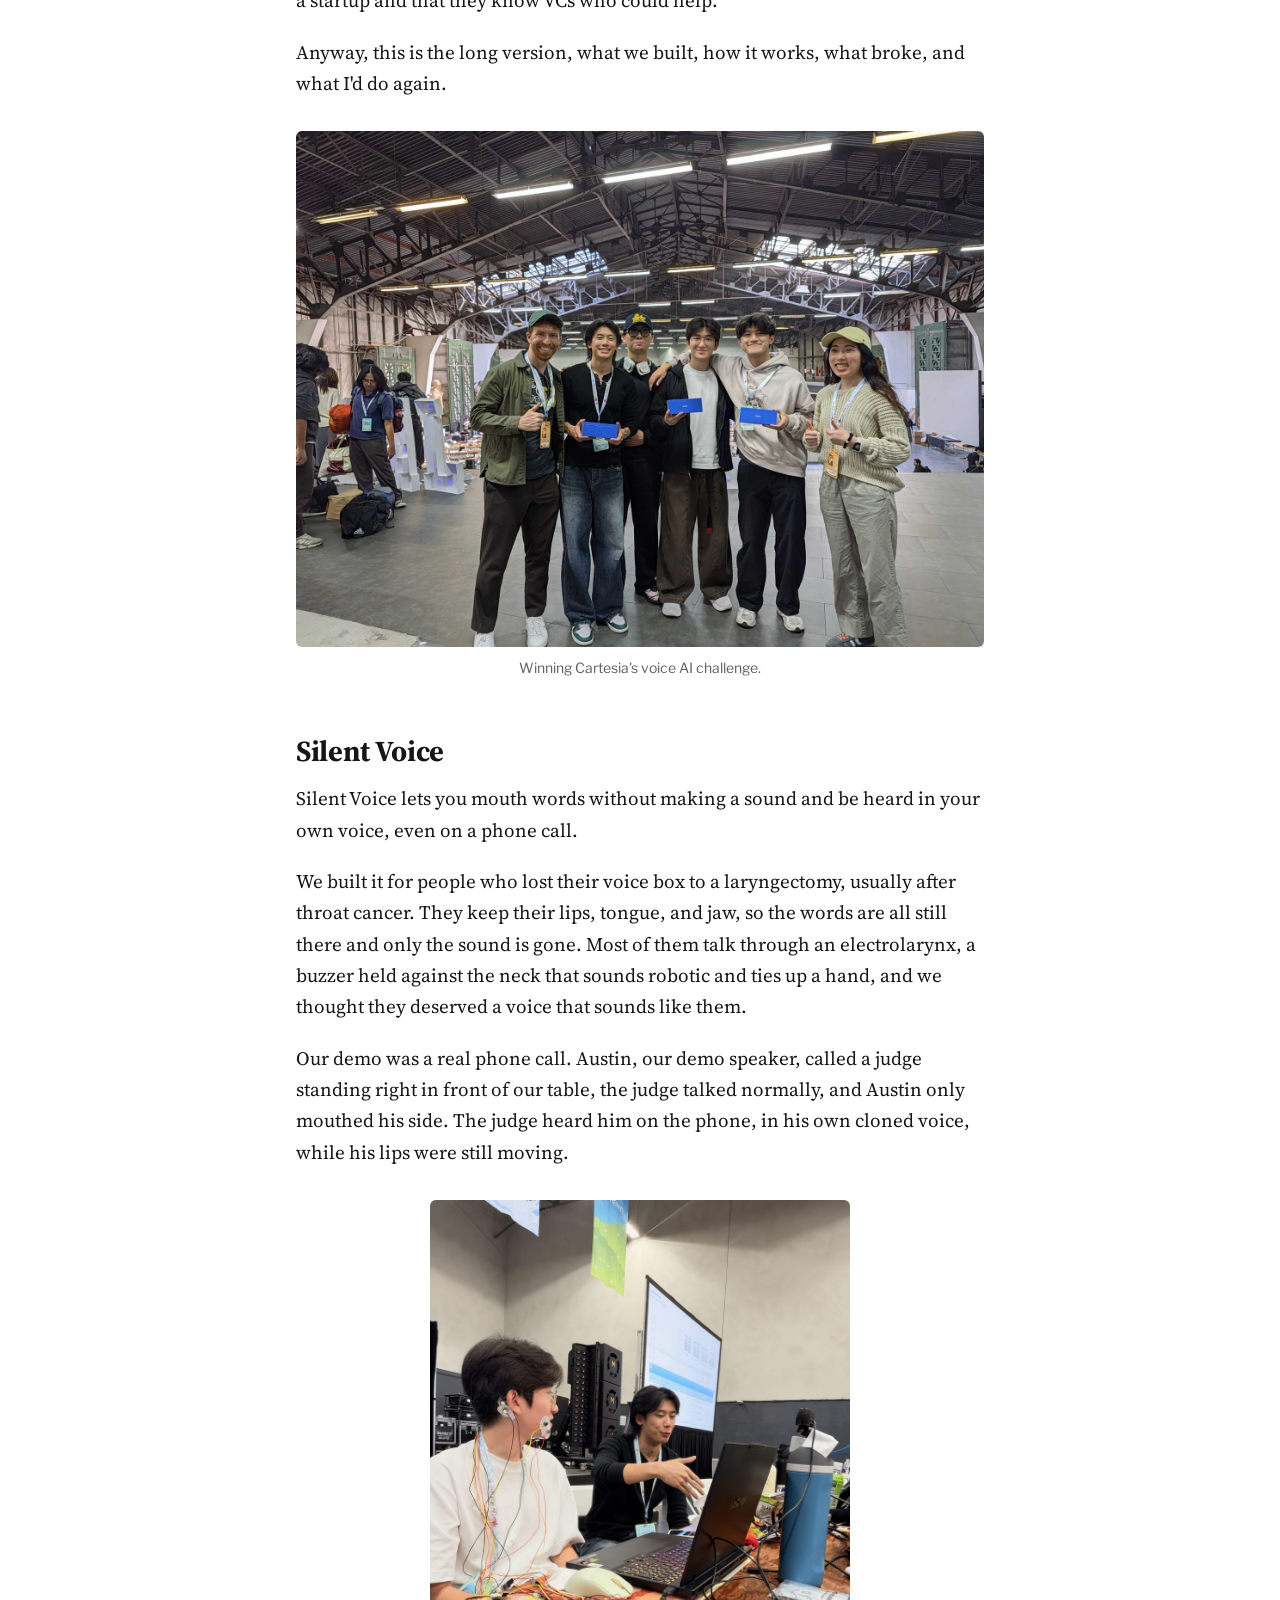
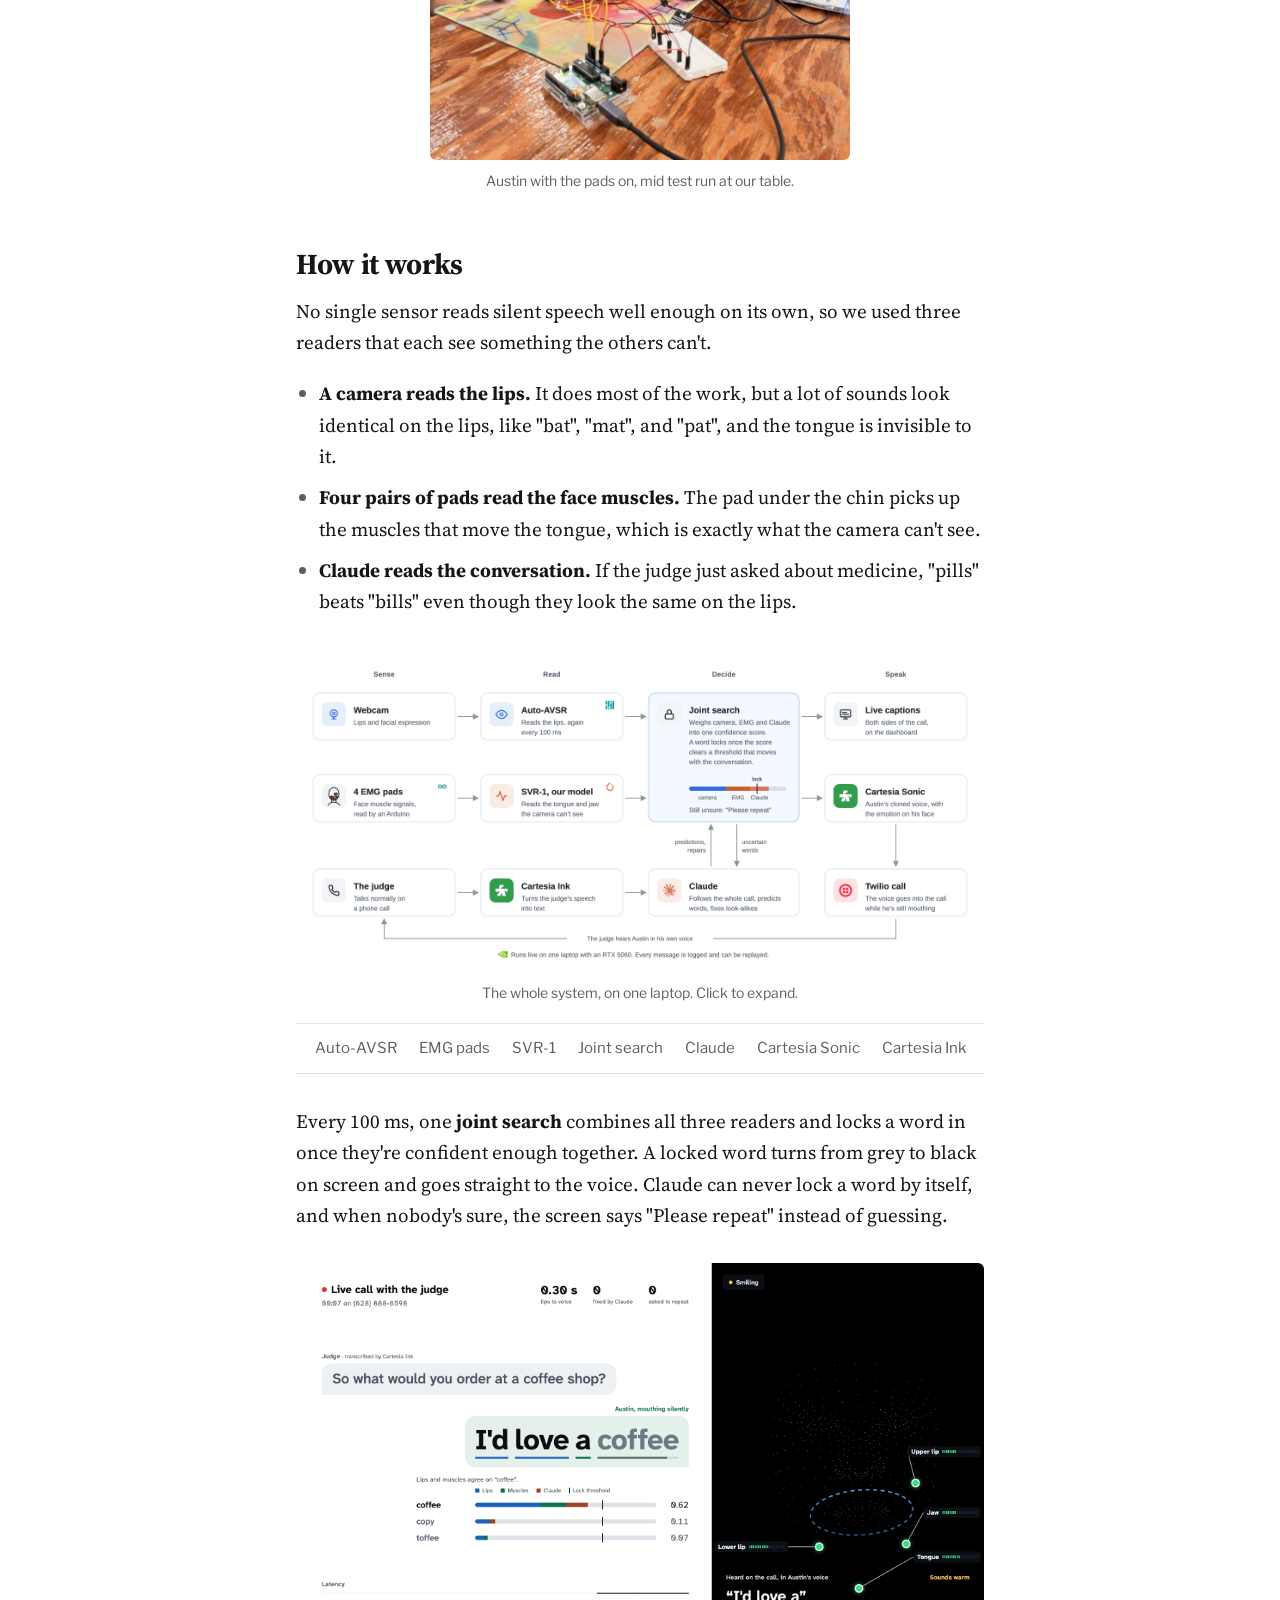
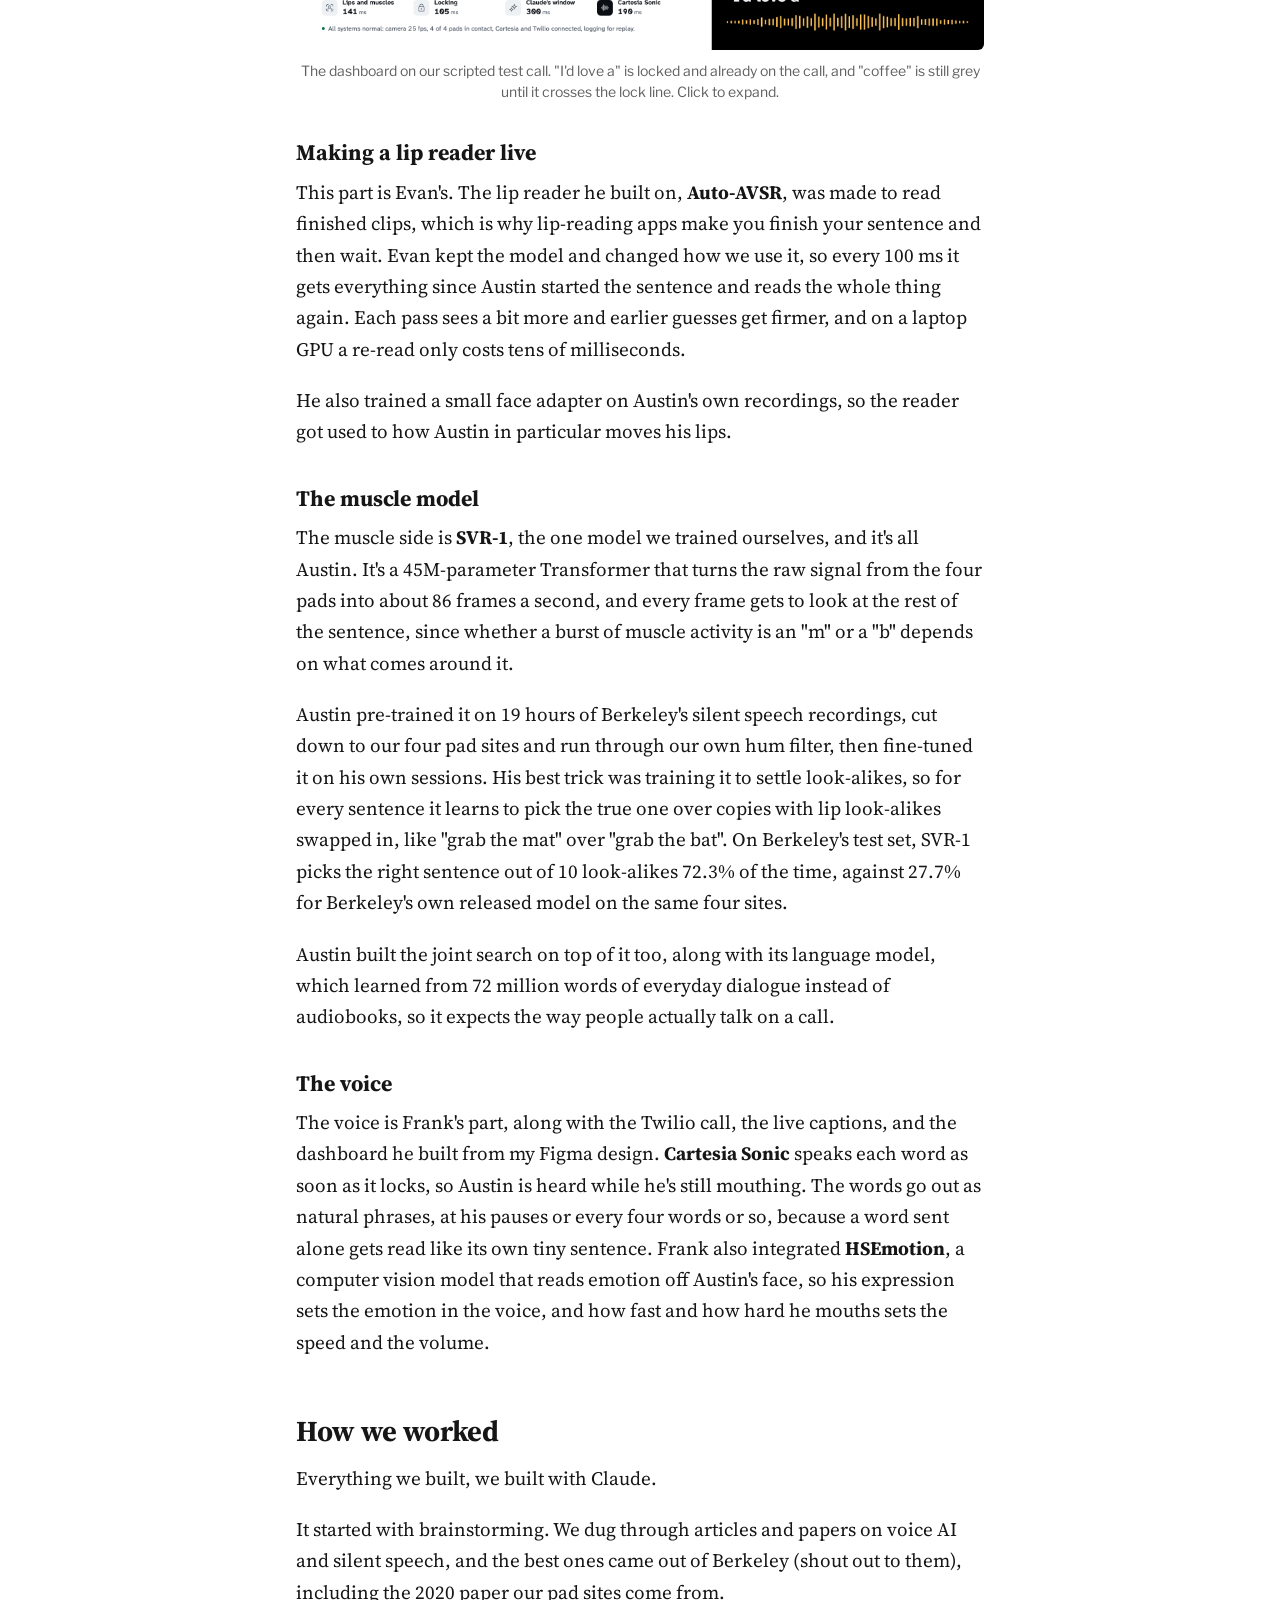
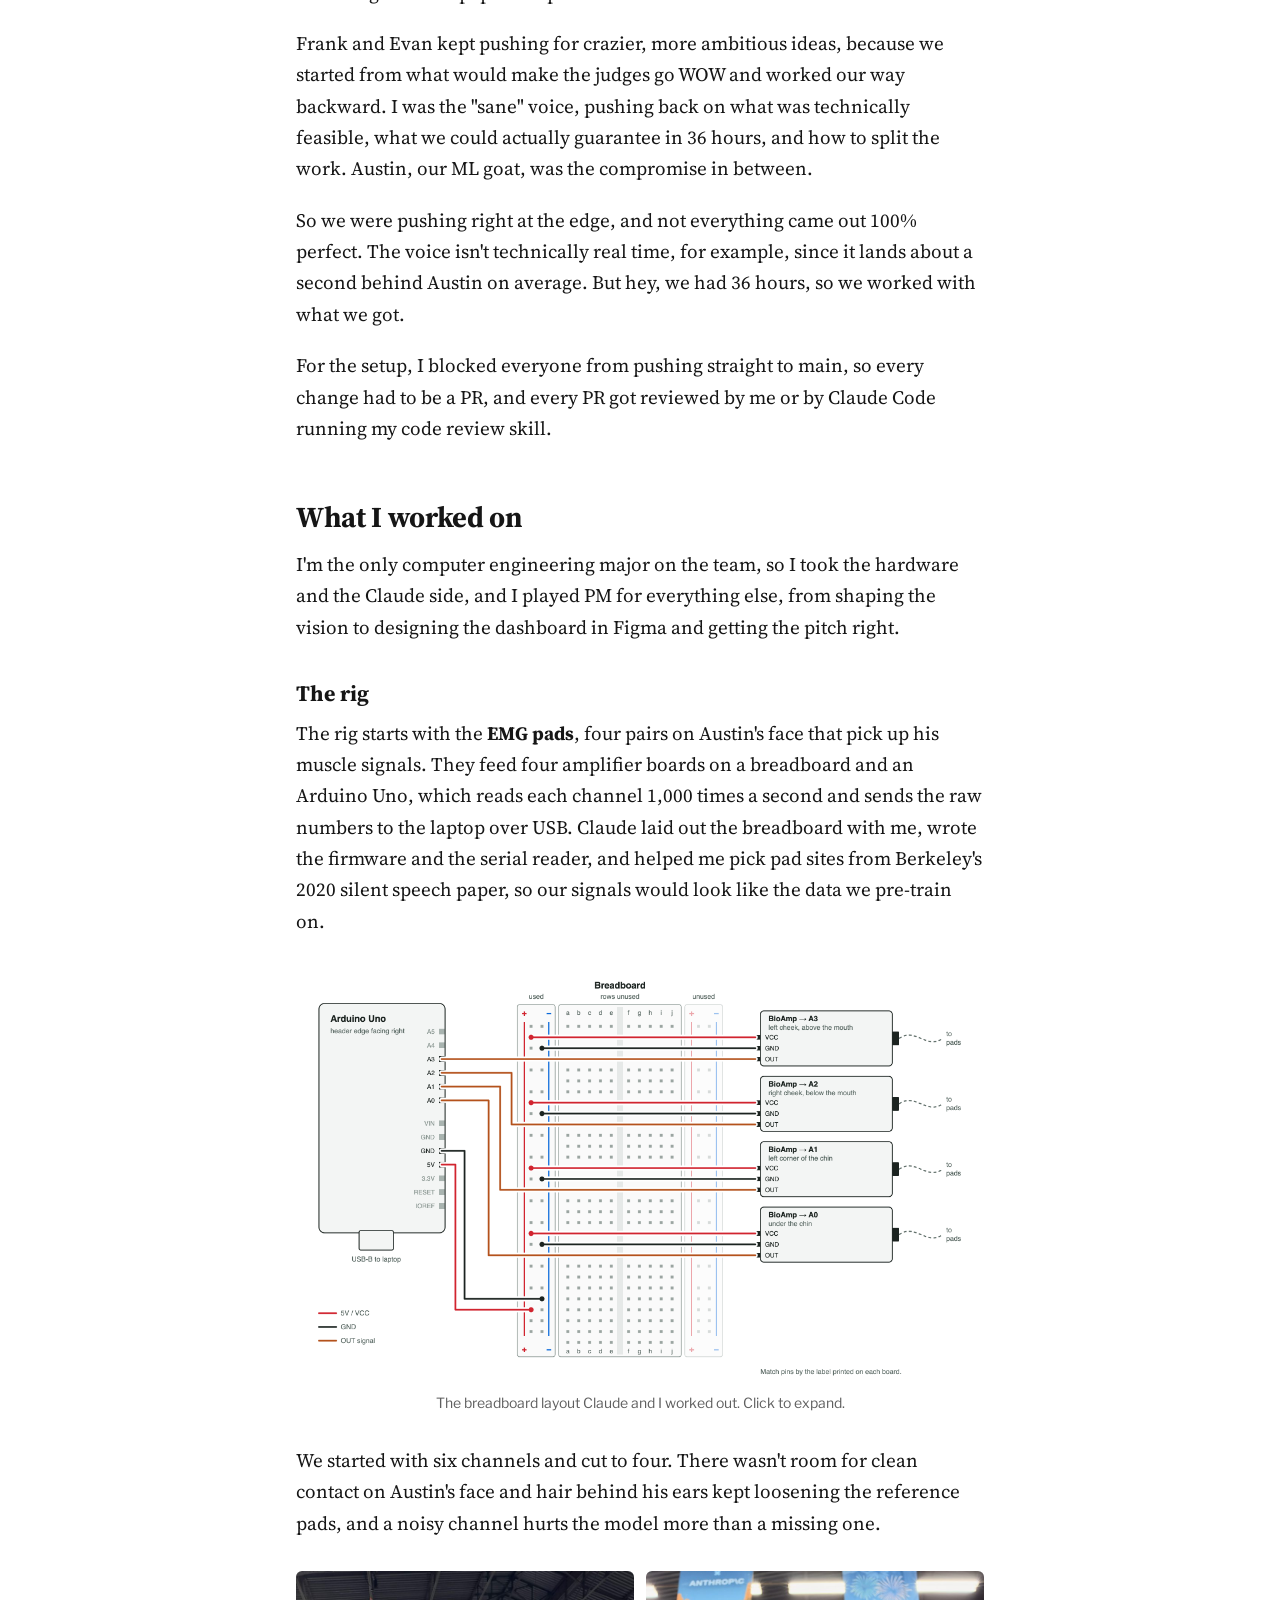
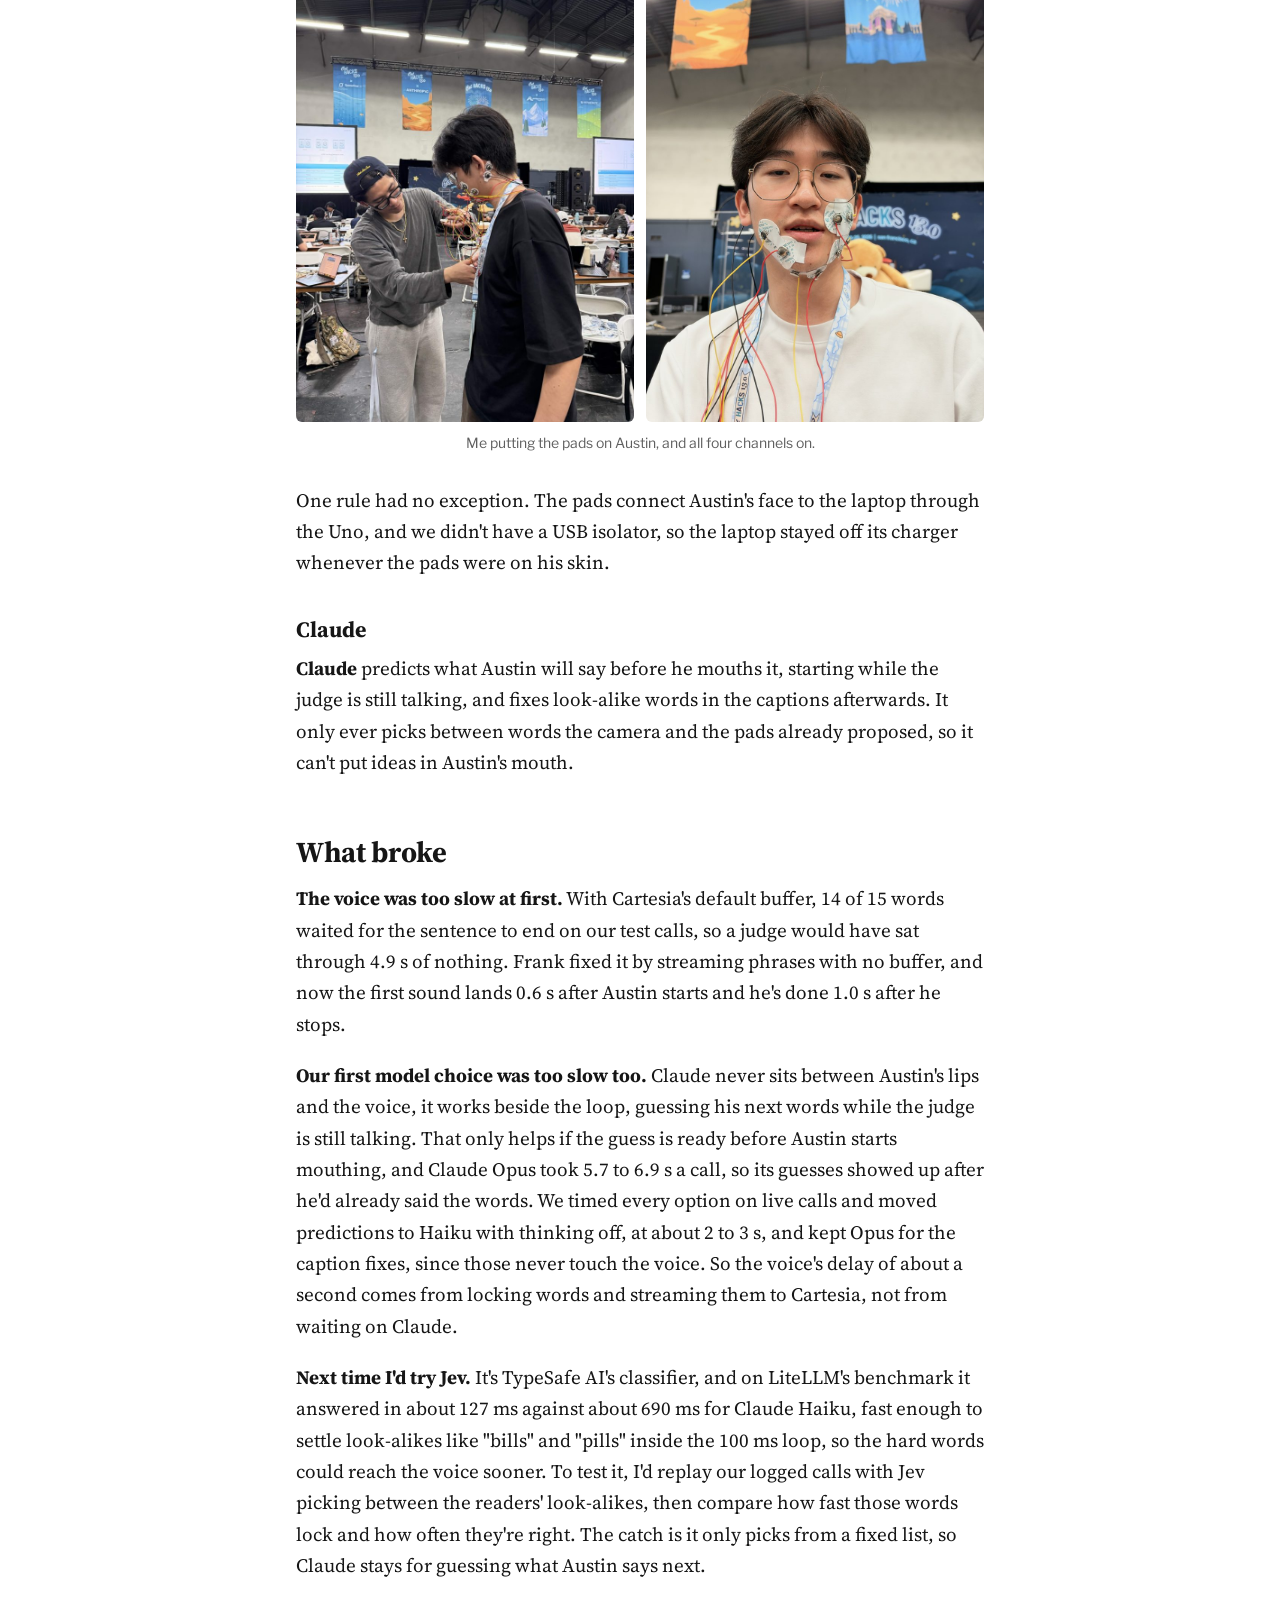
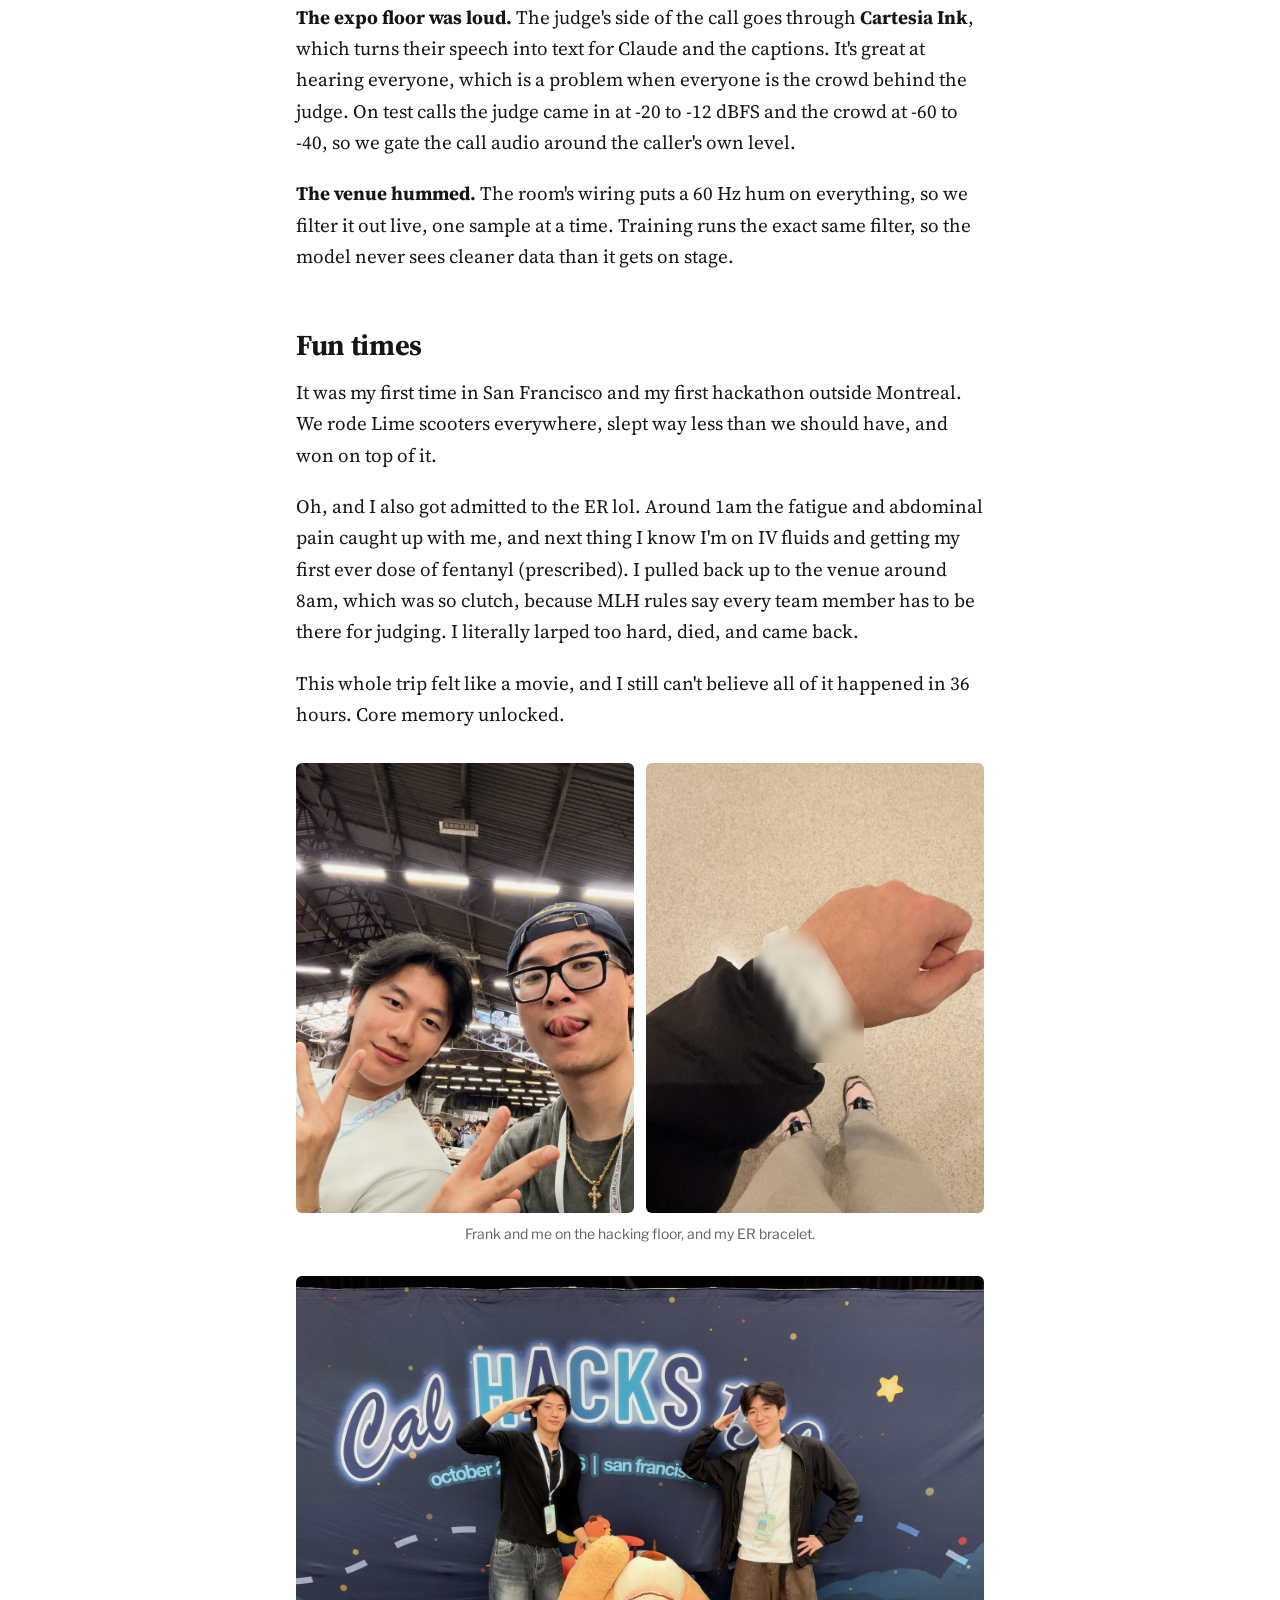
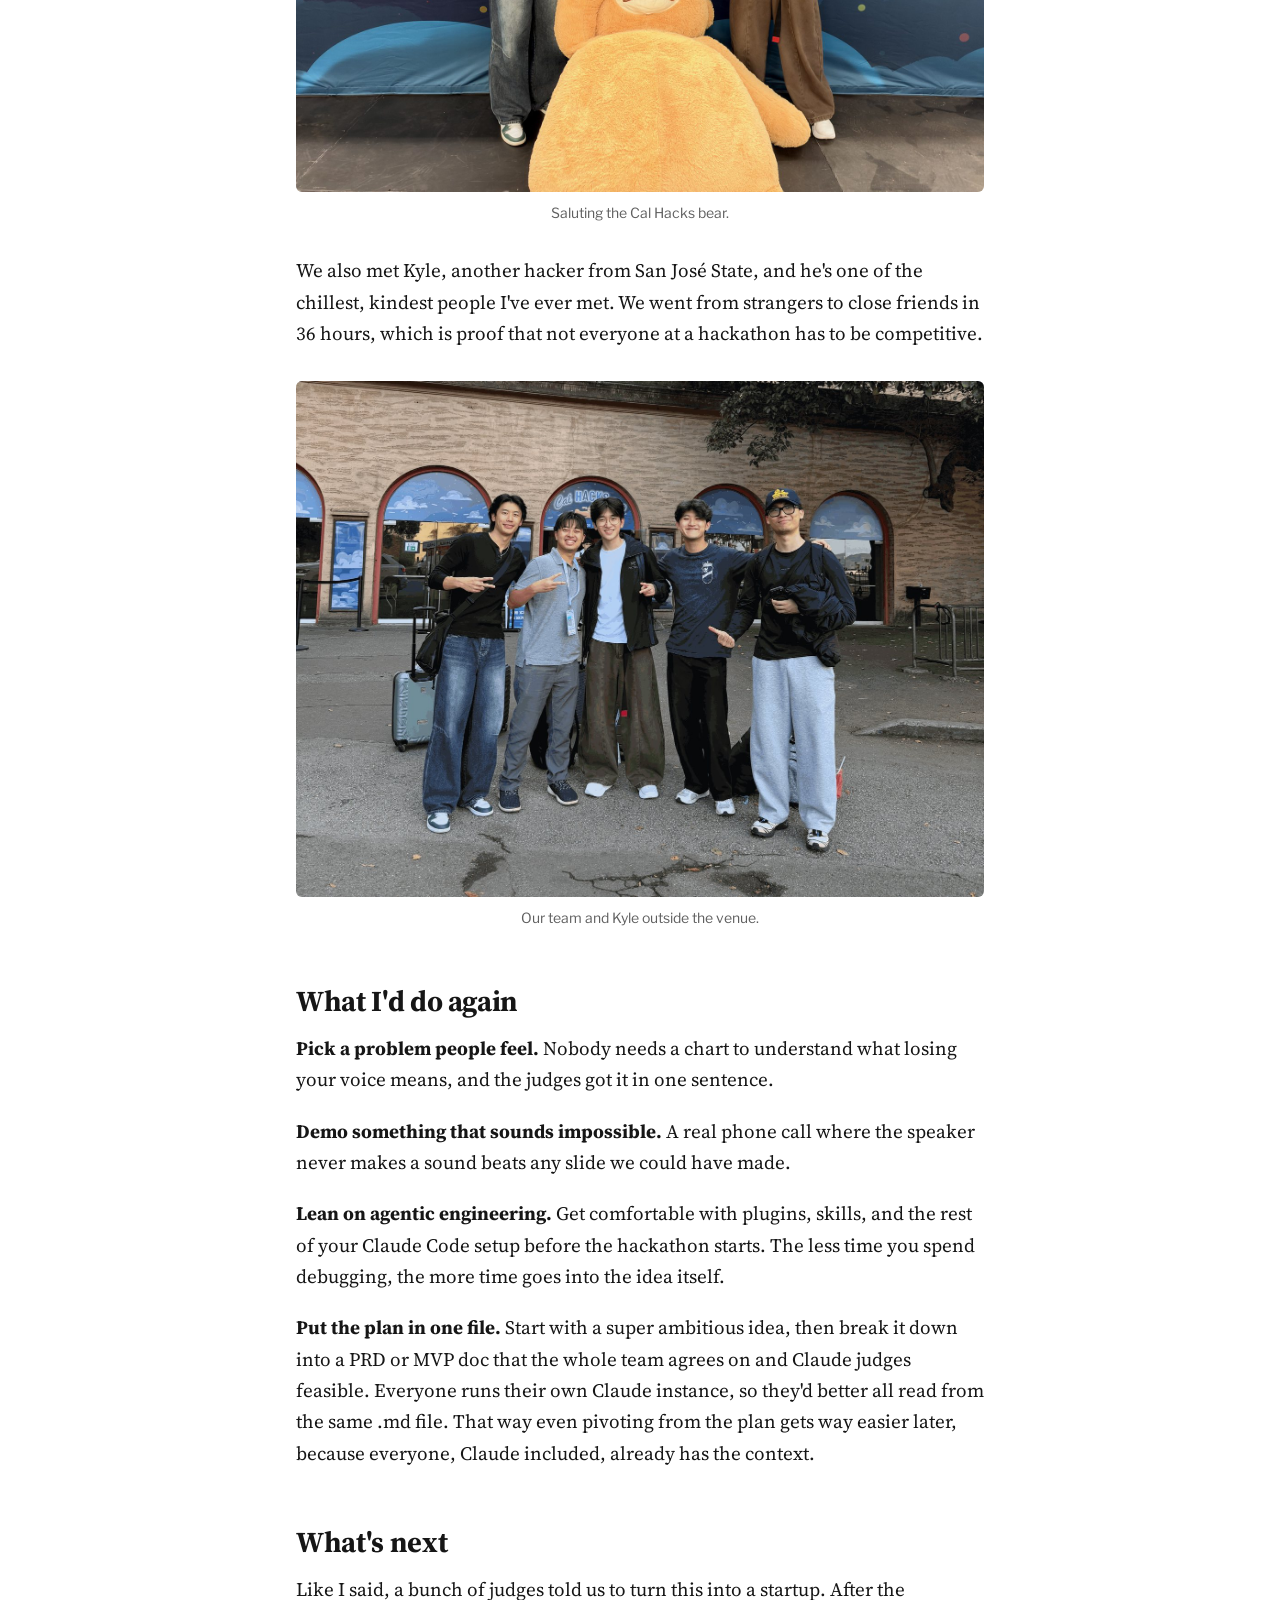
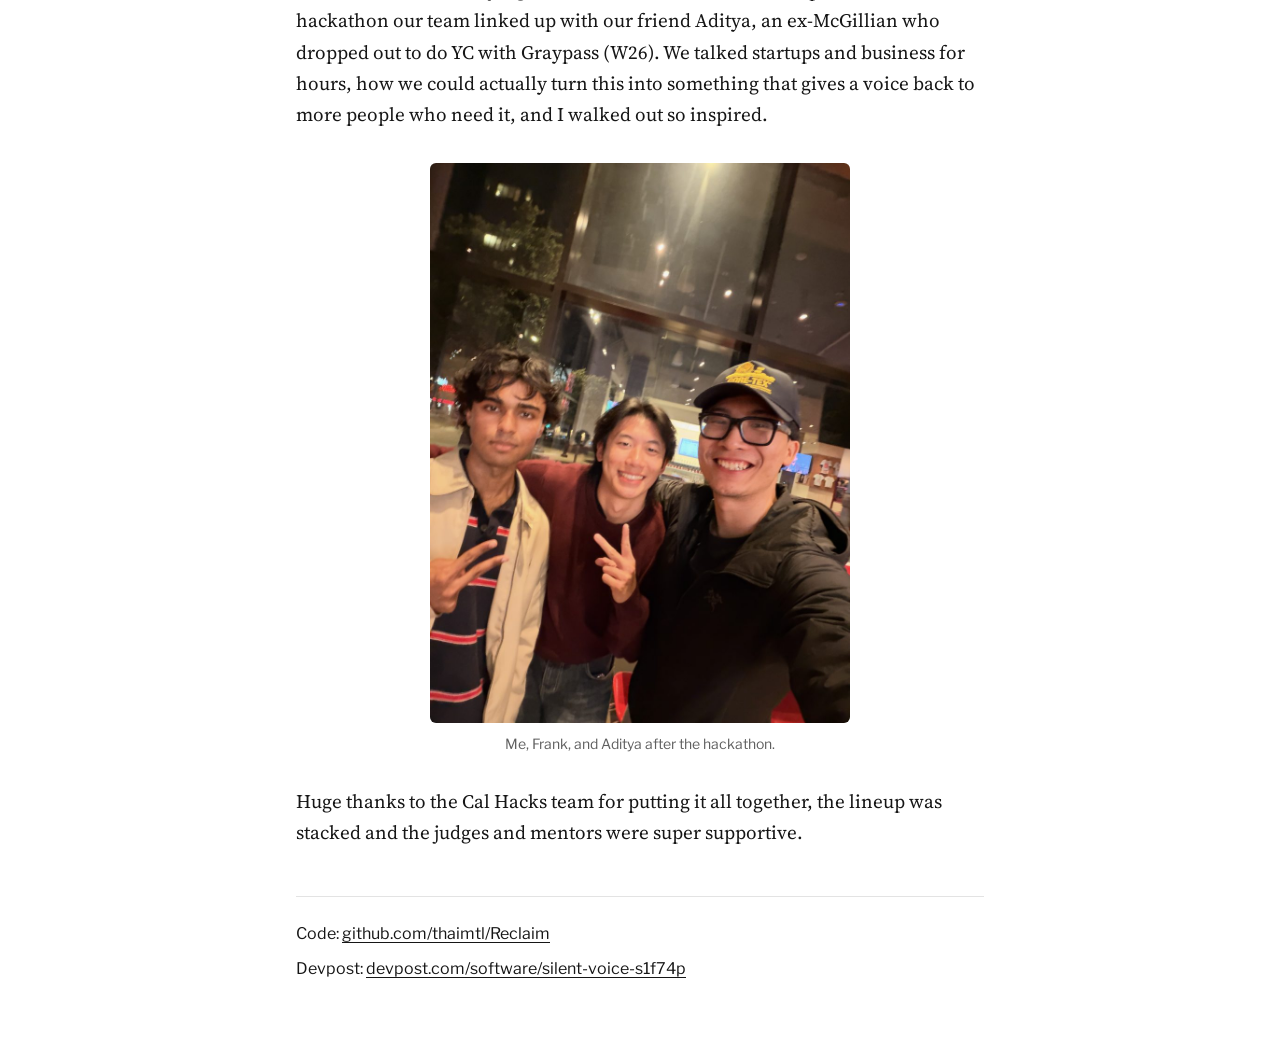
==== commit 4630a465: "feat(blog): add kyle photo, update counts, credit hsemotion" ====
--- a/cal-hacks-13/index.html
+++ b/cal-hacks-13/index.html
@@ -124,7 +124,7 @@
   <p>Then Frank got in and asked me to join his team.
   I was already halfway into forming a team with two friends of mine from McGill, but I'm way closer with Frank and we just vibe so well, so I told them I had to go with him (don't worry, we're still on good terms).</p>
   <p>Frank and I only met a few months ago at Toronto Tech Week through Project Atlas, and since then we've hung out in Toronto, then New York, and now San Francisco, so we basically completed a streak :D</p>
-  <p>Fast forward 36 hours, and out of 3,000+ hackers and 650+ projects, the four of us walked out with 2nd overall and 1st in Cartesia's voice AI challenge.</p>
+  <p>Fast forward 36 hours, and out of 3K+ hackers and 650+ projects, the four of us walked out with 2nd overall and 1st in Cartesia's voice AI challenge.</p>
   <p>Funny thing is I only came to San Francisco to have fun with Frank, so the winning part still feels like a bonus ngl.
   At closing ceremony the rest of the team was losing it, and I was lowkey so unfazed lol.</p>
   <p>The organizers were super supportive the whole weekend, and the mentors and judges were great too.
@@ -203,7 +203,7 @@
   <p>The voice is Frank's part, along with the Twilio call, the live captions, and the dashboard he built from my Figma design.
   <strong>Cartesia Sonic</strong> speaks each word as soon as it locks, so Austin is heard while he's still mouthing.
   The words go out as natural phrases, at his pauses or every four words or so, because a word sent alone gets read like its own tiny sentence.
-  Austin's face sets the emotion, and how fast and how hard he mouths sets the speed and the volume.</p>
+  Frank also integrated <strong>HSEmotion</strong>, a computer vision model that reads emotion off Austin's face, so his expression sets the emotion in the voice, and how fast and how hard he mouths sets the speed and the volume.</p>
 
   <h2 id="how-we-worked">How we worked</h2>
   <p>Everything we built, we built with Claude.</p>
@@ -290,6 +290,13 @@
   <figure>
     <img src="img/bear-backdrop.jpg" width="1600" height="1200" alt="Two hackers saluting in front of the Cal Hacks 13.0 backdrop, next to a giant stuffed bear" loading="lazy">
     <figcaption>Saluting the Cal Hacks bear.</figcaption>
+  </figure>
+
+  <p>We also met Kyle, another hacker from San José State, and he's one of the chillest, kindest people I've ever met.
+  We went from strangers to close friends in 36 hours, which is proof that not everyone at a hackathon has to be competitive.</p>
+  <figure>
+    <img src="img/with-kyle.jpg" width="1500" height="1125" alt="Five hackers with their luggage smiling outside the Cal Hacks venue, under its arched blue windows" loading="lazy">
+    <figcaption>Our team and Kyle outside the venue.</figcaption>
   </figure>
 
 
